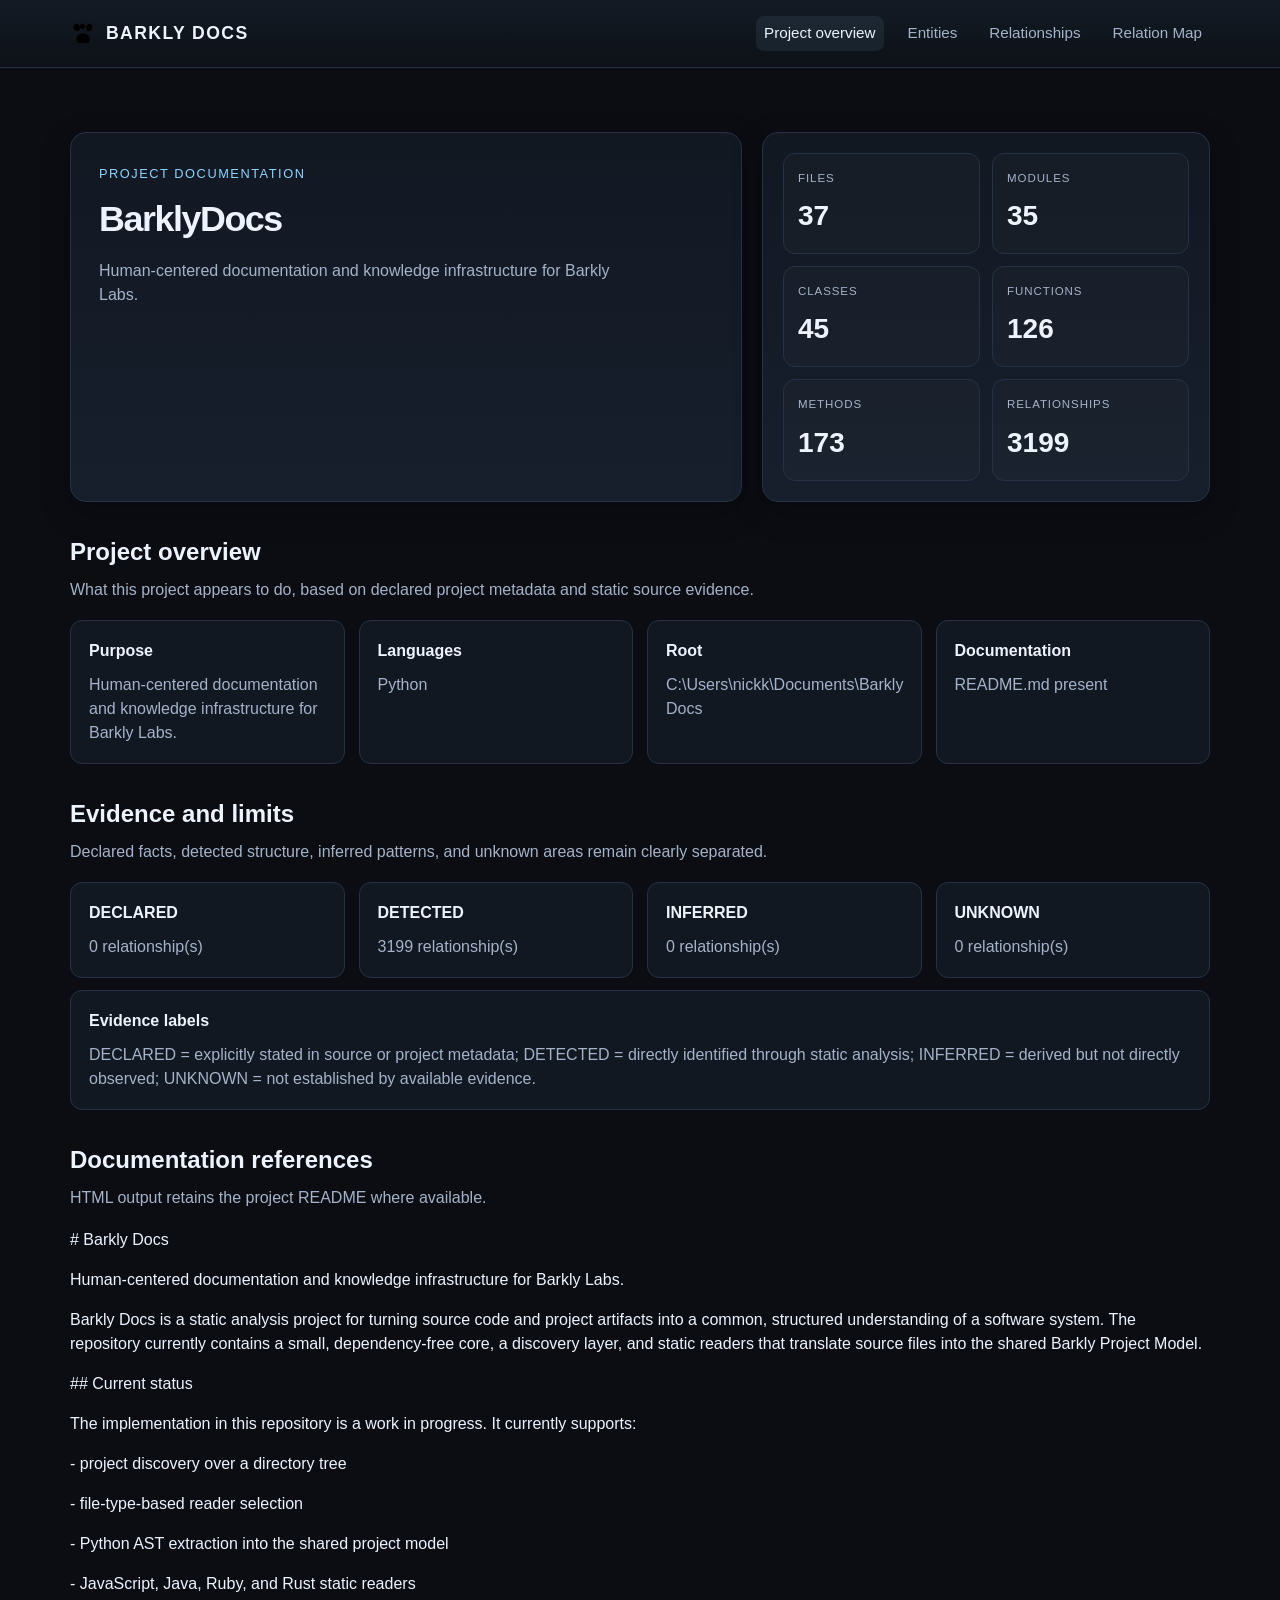
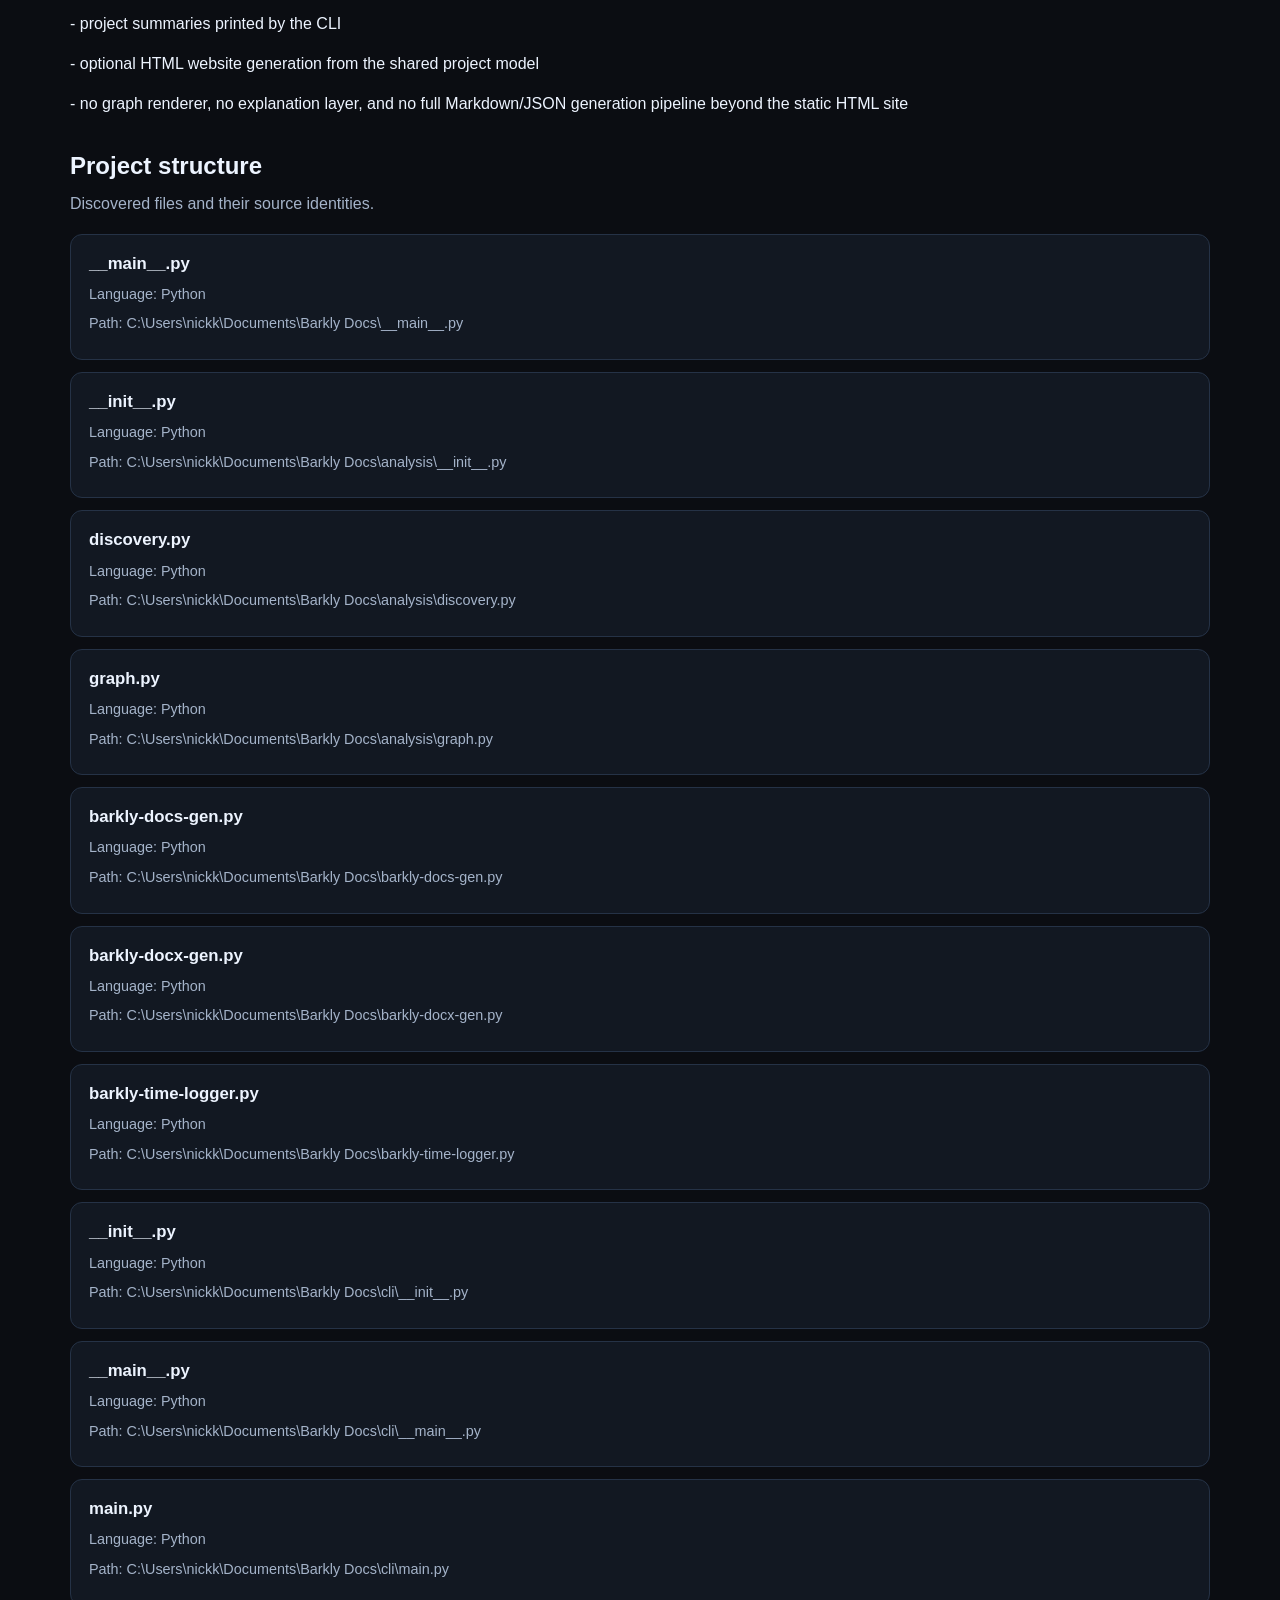
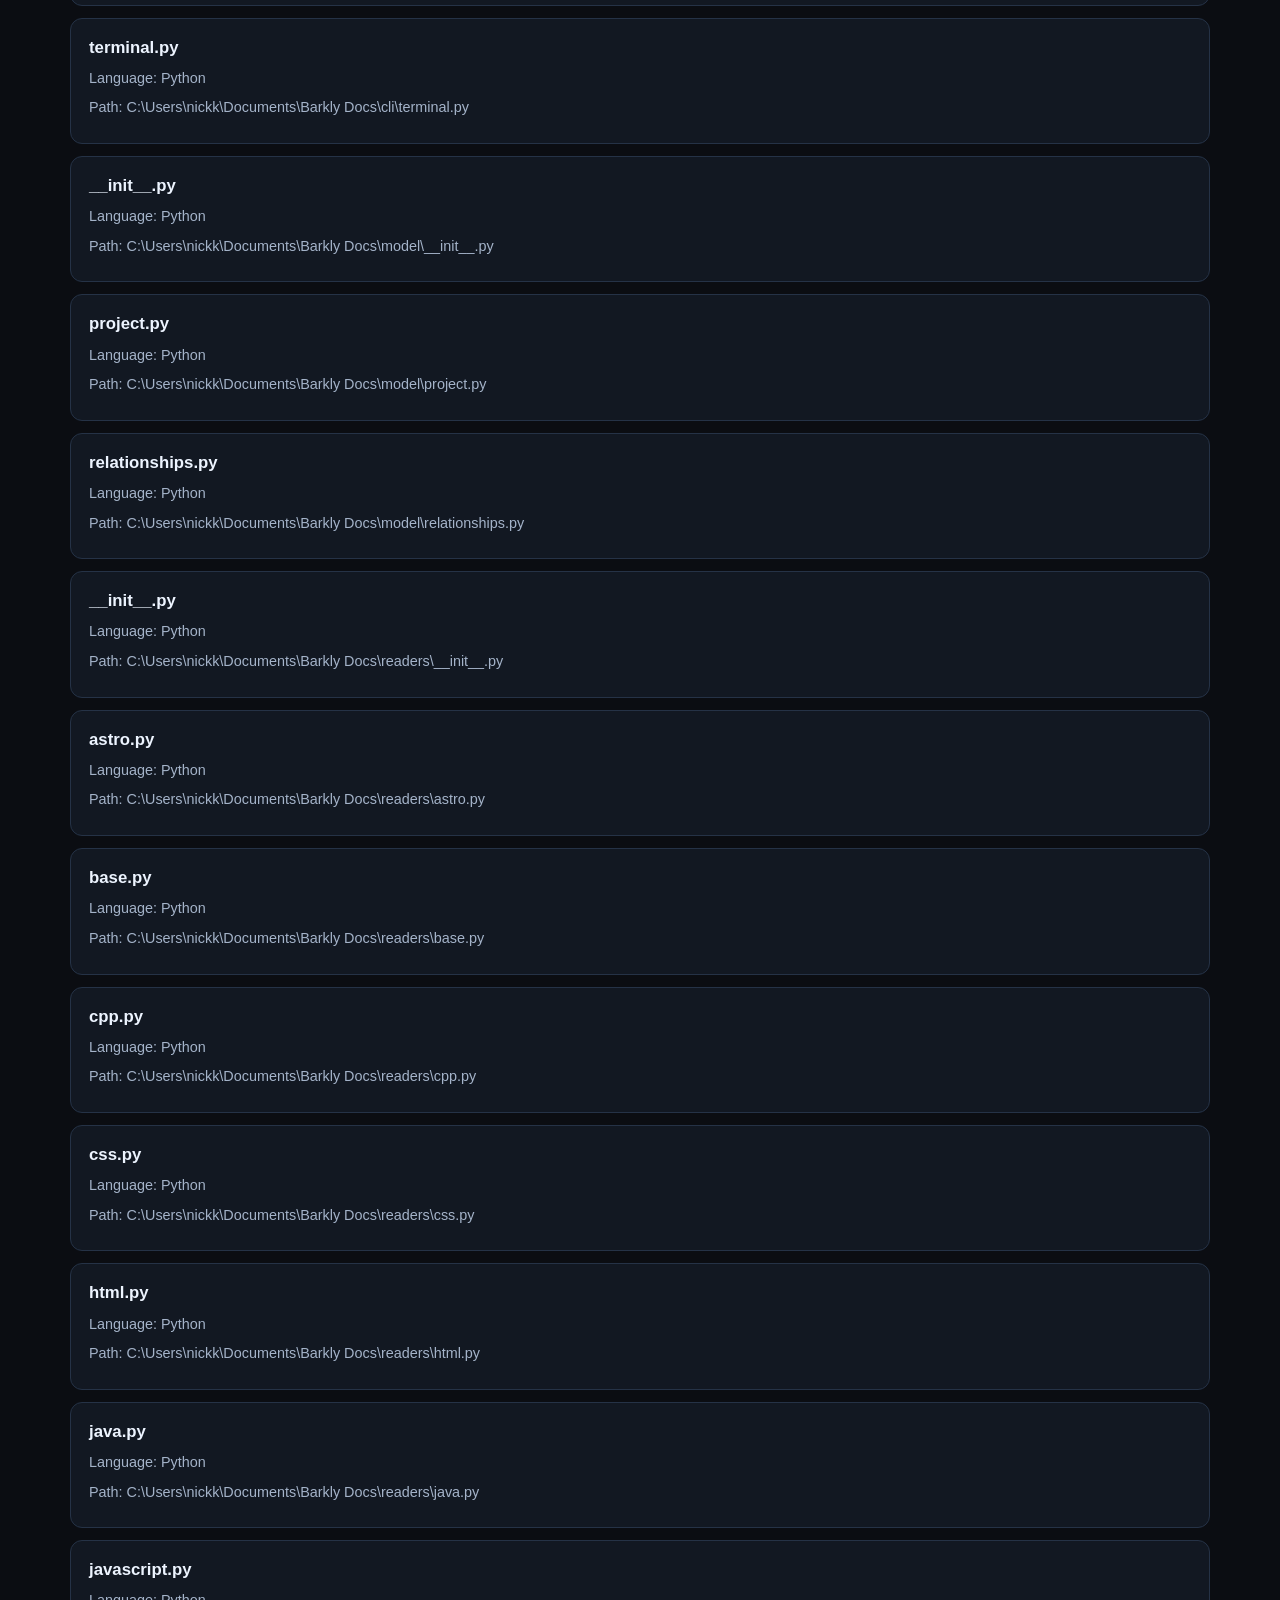
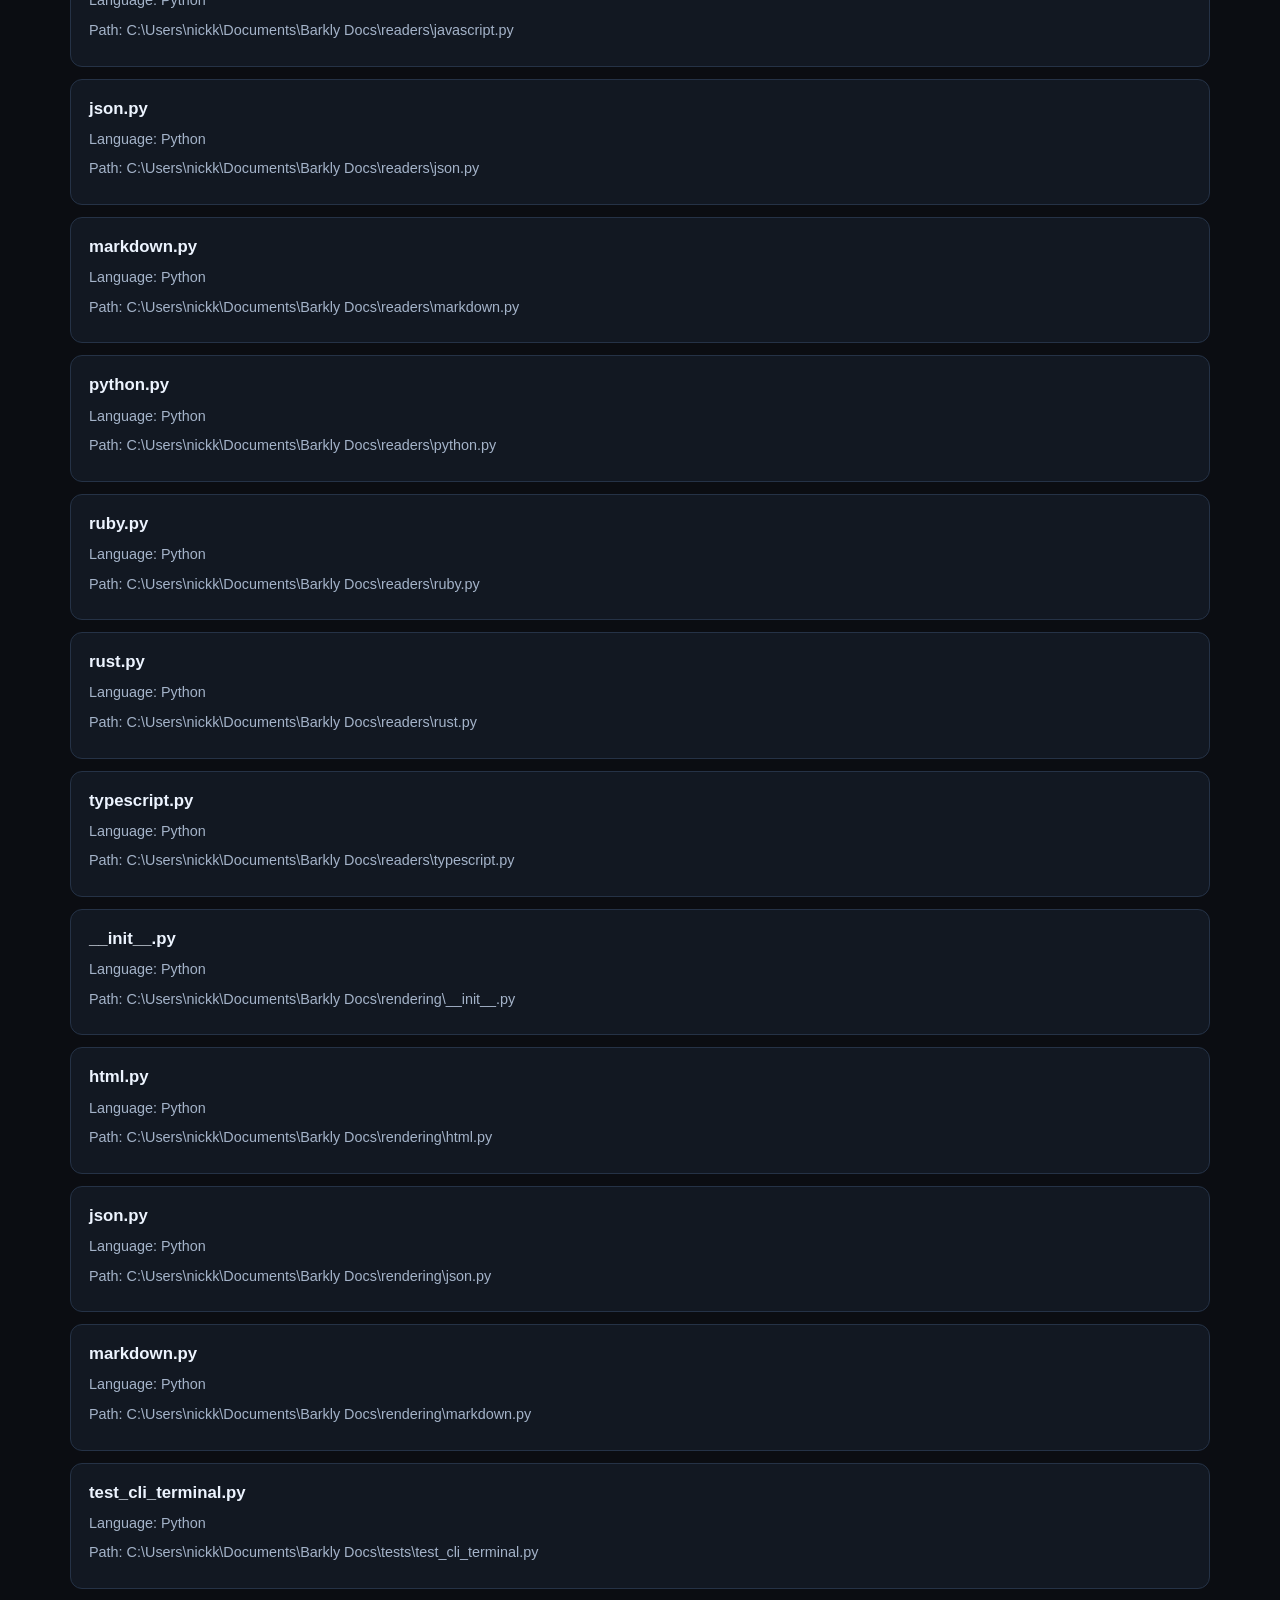
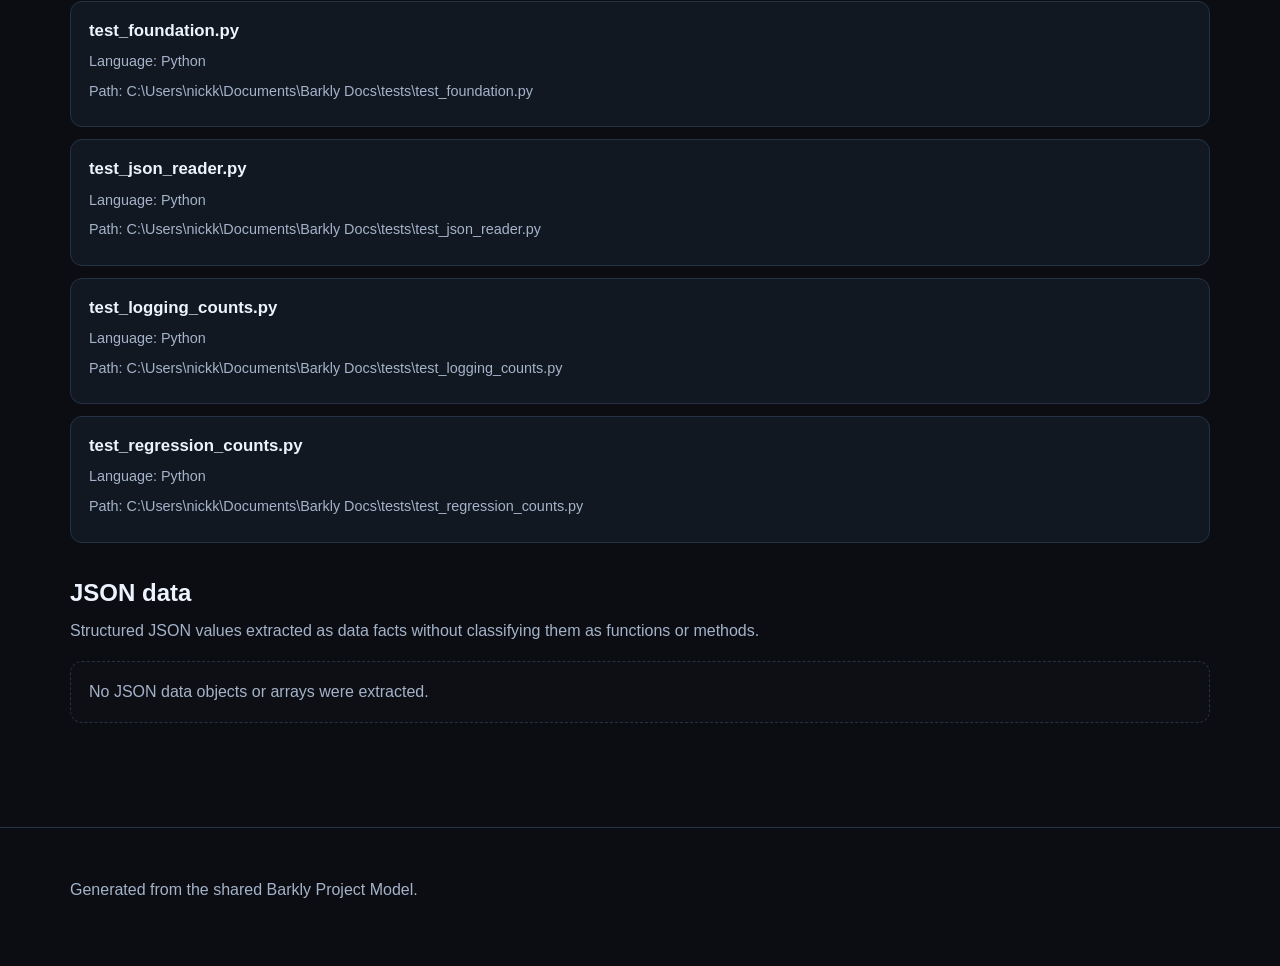
==== .docs-check/index.html @ a5d4f206 "added basic web" ====
<!DOCTYPE html>
<html lang="en">
<head>
  <meta charset="utf-8" />
  <meta name="viewport" content="width=device-width, initial-scale=1" />
  <title>BarklyDocs — Barkly Docs</title>
  <meta name="description" content="Barkly Docs project overview and evidence-based documentation." />
  <link rel="stylesheet" href="assets/site.css" />
</head>
<body>
  <a class="skip-link" href="#main-content">Skip to main content</a>
  <header class="site-header">
    <div class="container">
      <div class="brand"><span class="paw">
<svg viewBox="0 0 100 100" aria-hidden="true">
  <path d="
    M30 43
    C19 43 12 35 14 25
    C16 16 24 12 31 16
    C38 20 40 31 37 37
    C35 41 33 43 30 43

    M70 43
    C81 43 88 35 86 25
    C84 16 76 12 69 16
    C62 20 60 31 63 37
    C65 41 67 43 70 43

    M50 36
    C42 36 37 29 39 22
    C41 15 47 12 52 15
    C58 18 59 26 56 32
    C55 35 53 36 50 36

    M50 52
    C35 52 24 62 24 75
    C24 87 34 92 45 88
    C49 87 52 87 56 88
    C67 92 76 87 76 75
    C76 62 65 52 50 52
  "/>
</svg>
</span> Barkly Docs</div>
      <nav class="site-nav" aria-label="Main navigation"><a class="active" href="index.html">Project overview</a><a class="" href="entities.html">Entities</a><a class="" href="relationships.html">Relationships</a><a class="" href="relation-map.html">Relation Map</a></nav>
    </div>
  </header>
  <main id="main-content" class="container">
    <section class="hero"><div class="card hero-main"><div class="kicker">Project documentation</div><h1>BarklyDocs</h1><p>Human-centered documentation and knowledge infrastructure for Barkly Labs.</p></div><div class="card metrics"><div class="metric"><span class="metric-label">Files</span><span class="metric-value">37</span></div><div class="metric"><span class="metric-label">Modules</span><span class="metric-value">35</span></div><div class="metric"><span class="metric-label">Classes</span><span class="metric-value">45</span></div><div class="metric"><span class="metric-label">Functions</span><span class="metric-value">126</span></div><div class="metric"><span class="metric-label">Methods</span><span class="metric-value">173</span></div><div class="metric"><span class="metric-label">Relationships</span><span class="metric-value">3199</span></div></div></section><div class="section"><h2>Project overview</h2><div class="section-subtitle">What this project appears to do, based on declared project metadata and static source evidence.</div><div class="grid"><div class="tile"><h3>Purpose</h3><p>Human-centered documentation and knowledge infrastructure for Barkly Labs.</p></div><div class="tile"><h3>Languages</h3><p>Python</p></div><div class="tile"><h3>Root</h3><p>C:\Users\nickk\Documents\Barkly Docs</p></div><div class="tile"><h3>Documentation</h3><p>README.md present</p></div></div></div><div class="section"><h2>Evidence and limits</h2><div class="section-subtitle">Declared facts, detected structure, inferred patterns, and unknown areas remain clearly separated.</div><div class="grid"><div class="tile"><h3>DECLARED</h3><p>0 relationship(s)</p></div><div class="tile"><h3>DETECTED</h3><p>3199 relationship(s)</p></div><div class="tile"><h3>INFERRED</h3><p>0 relationship(s)</p></div><div class="tile"><h3>UNKNOWN</h3><p>0 relationship(s)</p></div></div><div class="tile" style="margin-top:12px;"><h3>Evidence labels</h3><p>DECLARED = explicitly stated in source or project metadata; DETECTED = directly identified through static analysis; INFERRED = derived but not directly observed; UNKNOWN = not established by available evidence.</p></div></div><div class="section"><h2>Documentation references</h2><div class="section-subtitle">HTML output retains the project README where available.</div><p># Barkly Docs</p><p>Human-centered documentation and knowledge infrastructure for Barkly Labs.</p><p>Barkly Docs is a static analysis project for turning source code and project artifacts into a common, structured understanding of a software system. The repository currently contains a small, dependency-free core, a discovery layer, and static readers that translate source files into the shared Barkly Project Model.</p><p>## Current status</p><p>The implementation in this repository is a work in progress. It currently supports:</p><p>- project discovery over a directory tree</p><p>- file-type-based reader selection</p><p>- Python AST extraction into the shared project model</p><p>- JavaScript, Java, Ruby, and Rust static readers</p><p>- project summaries printed by the CLI</p><p>- optional HTML website generation from the shared project model</p><p>- no graph renderer, no explanation layer, and no full Markdown/JSON generation pipeline beyond the static HTML site</p></div><div class="section"><h2>Project structure</h2><div class="section-subtitle">Discovered files and their source identities.</div><div class="entity-list">
            <div class="entity-item">
              <h3>__main__.py</h3>
              <div class="meta">Language: Python</div>
              <div class="meta">Path: C:\Users\nickk\Documents\Barkly Docs\__main__.py</div>
            </div>
            
            <div class="entity-item">
              <h3>__init__.py</h3>
              <div class="meta">Language: Python</div>
              <div class="meta">Path: C:\Users\nickk\Documents\Barkly Docs\analysis\__init__.py</div>
            </div>
            
            <div class="entity-item">
              <h3>discovery.py</h3>
              <div class="meta">Language: Python</div>
              <div class="meta">Path: C:\Users\nickk\Documents\Barkly Docs\analysis\discovery.py</div>
            </div>
            
            <div class="entity-item">
              <h3>graph.py</h3>
              <div class="meta">Language: Python</div>
              <div class="meta">Path: C:\Users\nickk\Documents\Barkly Docs\analysis\graph.py</div>
            </div>
            
            <div class="entity-item">
              <h3>barkly-docs-gen.py</h3>
              <div class="meta">Language: Python</div>
              <div class="meta">Path: C:\Users\nickk\Documents\Barkly Docs\barkly-docs-gen.py</div>
            </div>
            
            <div class="entity-item">
              <h3>barkly-docx-gen.py</h3>
              <div class="meta">Language: Python</div>
              <div class="meta">Path: C:\Users\nickk\Documents\Barkly Docs\barkly-docx-gen.py</div>
            </div>
            
            <div class="entity-item">
              <h3>barkly-time-logger.py</h3>
              <div class="meta">Language: Python</div>
              <div class="meta">Path: C:\Users\nickk\Documents\Barkly Docs\barkly-time-logger.py</div>
            </div>
            
            <div class="entity-item">
              <h3>__init__.py</h3>
              <div class="meta">Language: Python</div>
              <div class="meta">Path: C:\Users\nickk\Documents\Barkly Docs\cli\__init__.py</div>
            </div>
            
            <div class="entity-item">
              <h3>__main__.py</h3>
              <div class="meta">Language: Python</div>
              <div class="meta">Path: C:\Users\nickk\Documents\Barkly Docs\cli\__main__.py</div>
            </div>
            
            <div class="entity-item">
              <h3>main.py</h3>
              <div class="meta">Language: Python</div>
              <div class="meta">Path: C:\Users\nickk\Documents\Barkly Docs\cli\main.py</div>
            </div>
            
            <div class="entity-item">
              <h3>terminal.py</h3>
              <div class="meta">Language: Python</div>
              <div class="meta">Path: C:\Users\nickk\Documents\Barkly Docs\cli\terminal.py</div>
            </div>
            
            <div class="entity-item">
              <h3>__init__.py</h3>
              <div class="meta">Language: Python</div>
              <div class="meta">Path: C:\Users\nickk\Documents\Barkly Docs\model\__init__.py</div>
            </div>
            
            <div class="entity-item">
              <h3>project.py</h3>
              <div class="meta">Language: Python</div>
              <div class="meta">Path: C:\Users\nickk\Documents\Barkly Docs\model\project.py</div>
            </div>
            
            <div class="entity-item">
              <h3>relationships.py</h3>
              <div class="meta">Language: Python</div>
              <div class="meta">Path: C:\Users\nickk\Documents\Barkly Docs\model\relationships.py</div>
            </div>
            
            <div class="entity-item">
              <h3>__init__.py</h3>
              <div class="meta">Language: Python</div>
              <div class="meta">Path: C:\Users\nickk\Documents\Barkly Docs\readers\__init__.py</div>
            </div>
            
            <div class="entity-item">
              <h3>astro.py</h3>
              <div class="meta">Language: Python</div>
              <div class="meta">Path: C:\Users\nickk\Documents\Barkly Docs\readers\astro.py</div>
            </div>
            
            <div class="entity-item">
              <h3>base.py</h3>
              <div class="meta">Language: Python</div>
              <div class="meta">Path: C:\Users\nickk\Documents\Barkly Docs\readers\base.py</div>
            </div>
            
            <div class="entity-item">
              <h3>cpp.py</h3>
              <div class="meta">Language: Python</div>
              <div class="meta">Path: C:\Users\nickk\Documents\Barkly Docs\readers\cpp.py</div>
            </div>
            
            <div class="entity-item">
              <h3>css.py</h3>
              <div class="meta">Language: Python</div>
              <div class="meta">Path: C:\Users\nickk\Documents\Barkly Docs\readers\css.py</div>
            </div>
            
            <div class="entity-item">
              <h3>html.py</h3>
              <div class="meta">Language: Python</div>
              <div class="meta">Path: C:\Users\nickk\Documents\Barkly Docs\readers\html.py</div>
            </div>
            
            <div class="entity-item">
              <h3>java.py</h3>
              <div class="meta">Language: Python</div>
              <div class="meta">Path: C:\Users\nickk\Documents\Barkly Docs\readers\java.py</div>
            </div>
            
            <div class="entity-item">
              <h3>javascript.py</h3>
              <div class="meta">Language: Python</div>
              <div class="meta">Path: C:\Users\nickk\Documents\Barkly Docs\readers\javascript.py</div>
            </div>
            
            <div class="entity-item">
              <h3>json.py</h3>
              <div class="meta">Language: Python</div>
              <div class="meta">Path: C:\Users\nickk\Documents\Barkly Docs\readers\json.py</div>
            </div>
            
            <div class="entity-item">
              <h3>markdown.py</h3>
              <div class="meta">Language: Python</div>
              <div class="meta">Path: C:\Users\nickk\Documents\Barkly Docs\readers\markdown.py</div>
            </div>
            
            <div class="entity-item">
              <h3>python.py</h3>
              <div class="meta">Language: Python</div>
              <div class="meta">Path: C:\Users\nickk\Documents\Barkly Docs\readers\python.py</div>
            </div>
            
            <div class="entity-item">
              <h3>ruby.py</h3>
              <div class="meta">Language: Python</div>
              <div class="meta">Path: C:\Users\nickk\Documents\Barkly Docs\readers\ruby.py</div>
            </div>
            
            <div class="entity-item">
              <h3>rust.py</h3>
              <div class="meta">Language: Python</div>
              <div class="meta">Path: C:\Users\nickk\Documents\Barkly Docs\readers\rust.py</div>
            </div>
            
            <div class="entity-item">
              <h3>typescript.py</h3>
              <div class="meta">Language: Python</div>
              <div class="meta">Path: C:\Users\nickk\Documents\Barkly Docs\readers\typescript.py</div>
            </div>
            
            <div class="entity-item">
              <h3>__init__.py</h3>
              <div class="meta">Language: Python</div>
              <div class="meta">Path: C:\Users\nickk\Documents\Barkly Docs\rendering\__init__.py</div>
            </div>
            
            <div class="entity-item">
              <h3>html.py</h3>
              <div class="meta">Language: Python</div>
              <div class="meta">Path: C:\Users\nickk\Documents\Barkly Docs\rendering\html.py</div>
            </div>
            
            <div class="entity-item">
              <h3>json.py</h3>
              <div class="meta">Language: Python</div>
              <div class="meta">Path: C:\Users\nickk\Documents\Barkly Docs\rendering\json.py</div>
            </div>
            
            <div class="entity-item">
              <h3>markdown.py</h3>
              <div class="meta">Language: Python</div>
              <div class="meta">Path: C:\Users\nickk\Documents\Barkly Docs\rendering\markdown.py</div>
            </div>
            
            <div class="entity-item">
              <h3>test_cli_terminal.py</h3>
              <div class="meta">Language: Python</div>
              <div class="meta">Path: C:\Users\nickk\Documents\Barkly Docs\tests\test_cli_terminal.py</div>
            </div>
            
            <div class="entity-item">
              <h3>test_foundation.py</h3>
              <div class="meta">Language: Python</div>
              <div class="meta">Path: C:\Users\nickk\Documents\Barkly Docs\tests\test_foundation.py</div>
            </div>
            
            <div class="entity-item">
              <h3>test_json_reader.py</h3>
              <div class="meta">Language: Python</div>
              <div class="meta">Path: C:\Users\nickk\Documents\Barkly Docs\tests\test_json_reader.py</div>
            </div>
            
            <div class="entity-item">
              <h3>test_logging_counts.py</h3>
              <div class="meta">Language: Python</div>
              <div class="meta">Path: C:\Users\nickk\Documents\Barkly Docs\tests\test_logging_counts.py</div>
            </div>
            
            <div class="entity-item">
              <h3>test_regression_counts.py</h3>
              <div class="meta">Language: Python</div>
              <div class="meta">Path: C:\Users\nickk\Documents\Barkly Docs\tests\test_regression_counts.py</div>
            </div>
            </div></div><div class="section"><h2>JSON data</h2><div class="section-subtitle">Structured JSON values extracted as data facts without classifying them as functions or methods.</div><div class="empty-state">No JSON data objects or arrays were extracted.</div></div>
  </main>
  <footer class="site-footer"><div class="container">Generated from the shared Barkly Project Model.</div></footer>
</body>
</html>
---- .docs-check/assets/site.css ----
:root {
  --bg: #0b0d12;
  --panel: #121822;
  --panel-alt: #171f2d;
  --line: #253246;
  --text: #edf4ff;
  --muted: #a4b3c9;
  --accent: #8dd3ff;
  --success: #7af0b6;
  --warning: #ffd166;
  --danger: #ff7b8c;
  --shadow: rgba(1, 5, 10, 0.25);
}
* { box-sizing: border-box; }
html { scroll-behavior: smooth; }
body {
  margin: 0;
  font-family: "Segoe UI", Tahoma, Geneva, Verdana, sans-serif;
  background: var(--bg);
  color: var(--text);
  line-height: 1.5;
}
a { color: var(--accent); text-decoration: none; }
a:hover { text-decoration: underline; }
.skip-link {
  position: absolute;
  left: -9999px;
  top: auto;
}
.skip-link:focus {
  left: 16px;
  top: 16px;
  z-index: 40;
  background: var(--panel);
  border: 1px solid var(--line);
  color: var(--text);
  padding: 12px 14px;
  border-radius: 8px;
}
.container {
  max-width: 1180px;
  margin: 0 auto;
  padding: 32px 20px 64px;
}
header.site-header {
  background: linear-gradient(180deg, rgba(20, 28, 38, 0.95), rgba(14, 18, 25, 0.95));
  border-bottom: 1px solid var(--line);
  position: sticky;
  top: 0;
  z-index: 10;
}
header.site-header .container {
  display: flex;
  align-items: center;
  justify-content: space-between;
  gap: 20px;
  padding-top: 16px;
  padding-bottom: 16px;
}
.brand {
  font-size: 1.1rem;
  font-weight: 700;
  letter-spacing: 0.08em;
  text-transform: uppercase;
  display: flex;
  align-items: center;
  gap: 10px;
}
.paw { width: 26px; height: 26px; display: inline-block; vertical-align: middle; }
nav.site-nav { display: flex; gap: 16px; flex-wrap: wrap; }
nav.site-nav a {
  color: var(--muted);
  font-size: 0.95rem;
  padding: 6px 8px;
  border-radius: 8px;
}
nav.site-nav a:hover, nav.site-nav a:focus-visible {
  color: var(--text);
  text-decoration: none;
  outline: 2px solid var(--accent);
  outline-offset: 2px;
}
nav.site-nav a.active { color: var(--text); background: rgba(141, 211, 255, 0.08); }
.hero {
  display: grid;
  grid-template-columns: 1.5fr 1fr;
  gap: 20px;
  margin-top: 32px;
}
.card {
  background: linear-gradient(180deg, var(--panel), var(--panel-alt));
  border: 1px solid var(--line);
  border-radius: 16px;
  box-shadow: 0 10px 30px var(--shadow);
}
.hero-main { padding: 28px; }
.hero-main h1 {
  font-size: clamp(2rem, 2.8vw, 3rem);
  margin: 0 0 12px;
  letter-spacing: -0.04em;
}
.hero-main p {
  margin: 0;
  color: var(--muted);
  max-width: 60ch;
}
.kicker {
  display: inline-block;
  font-size: 0.8rem;
  letter-spacing: 0.12em;
  text-transform: uppercase;
  color: var(--accent);
  margin-bottom: 10px;
}
.metrics {
  display: grid;
  grid-template-columns: repeat(2, minmax(110px, 1fr));
  gap: 12px;
  padding: 20px;
}
.metric {
  padding: 16px 14px;
  border: 1px solid var(--line);
  border-radius: 12px;
  background: rgba(255,255,255,0.015);
}
.metric-label {
  display: block;
  color: var(--muted);
  font-size: 0.72rem;
  letter-spacing: 0.08em;
  text-transform: uppercase;
  margin-bottom: 8px;
}
.metric-value { font-size: 1.75rem; font-weight: 700; }
.section { margin-top: 32px; }
.section h2 { font-size: 1.5rem; margin: 0 0 8px; }
.section-subtitle { color: var(--muted); margin-bottom: 18px; }
.grid {
  display: grid;
  grid-template-columns: repeat(auto-fit, minmax(220px, 1fr));
  gap: 14px;
}
.tile {
  padding: 18px;
  border: 1px solid var(--line);
  border-radius: 12px;
  background: var(--panel);
}
.tile h3 { margin: 0 0 10px; font-size: 1rem; }
.tile p, .tile ul { margin: 0; color: var(--muted); }
.entity-list, .relationship-list { display: grid; gap: 12px; }
.entity-item, .relationship-item {
  padding: 16px 18px;
  border: 1px solid var(--line);
  border-radius: 12px;
  background: var(--panel);
}
.entity-item h3, .relationship-item h3 { margin: 0 0 8px; font-size: 1.05rem; }
.meta {
  color: var(--muted);
  font-size: 0.9rem;
  margin-bottom: 8px;
}
.badge {
  display: inline-block;
  margin-right: 8px;
  padding: 3px 8px;
  border-radius: 999px;
  border: 1px solid var(--line);
  font-size: 0.74rem;
  letter-spacing: 0.06em;
  text-transform: uppercase;
}
.badge.declared { background: rgba(122, 240, 182, 0.15); color: var(--success); }
.badge.detected { background: rgba(141, 211, 255, 0.15); color: var(--accent); }
.badge.inferred { background: rgba(255, 209, 102, 0.15); color: var(--warning); }
.badge.unknown { background: rgba(255, 123, 140, 0.15); color: var(--danger); }
.code {
  font-family: "Consolas", "SFMono-Regular", monospace;
  color: var(--text);
}
.muted { color: var(--muted); }
.empty-state {
  border: 1px dashed var(--line);
  border-radius: 12px;
  padding: 18px;
  color: var(--muted);
  background: rgba(255,255,255,0.01);
}
.site-footer {
  margin-top: 40px;
  color: var(--muted);
  border-top: 1px solid var(--line);
  padding-top: 18px;
}
@media (max-width: 760px) {
  .hero { grid-template-columns: 1fr; }
  header.site-header .container { align-items: flex-start; flex-direction: column; }
  nav.site-nav { width: 100%; }
}
@media (prefers-reduced-motion: reduce) {
  html { scroll-behavior: auto; }
  *, *::before, *::after { animation-duration: 0.01ms !important; transition-duration: 0.01ms !important; }
}

#relation-map-shell {
  display: grid;
  grid-template-columns: minmax(0, 2fr) minmax(260px, 360px);
  gap: 18px;
  margin-top: 24px;
}
#relation-map-panel,
#relation-map-details {
  background: var(--panel);
  border: 1px solid var(--line);
  border-radius: 16px;
  overflow: hidden;
}
#relation-map-panel {
  min-height: 560px;
  position: relative;
}
#relation-map-canvas {
  width: 100%;
  height: 560px;
  display: block;
  background:
    linear-gradient(rgba(255,255,255,0.015), rgba(255,255,255,0.015)),
    radial-gradient(circle at top, rgba(141,211,255,0.08), transparent 60%);
}
#relation-map-details {
  padding: 18px;
}
.graph-tools {
  display: flex;
  flex-wrap: wrap;
  gap: 10px;
  padding: 12px 14px;
  border-bottom: 1px solid var(--line);
  background: rgba(255,255,255,0.02);
}
.graph-tools input[type="search"] {
  flex: 1 1 220px;
  background: rgba(255,255,255,0.03);
  border: 1px solid var(--line);
  border-radius: 999px;
  color: var(--text);
  padding: 10px 14px;
}
.graph-tools button {
  background: rgba(141, 211, 255, 0.12);
  color: var(--text);
  border: 1px solid var(--line);
  border-radius: 999px;
  padding: 8px 12px;
  cursor: pointer;
}
.graph-filters {
  display: flex;
  flex-wrap: wrap;
  gap: 8px;
  margin-top: 12px;
}
.filter-chip {
  display: inline-flex;
  align-items: center;
  gap: 8px;
  font-size: 0.82rem;
  border: 1px solid var(--line);
  border-radius: 999px;
  padding: 6px 10px;
  color: var(--muted);
}
.filter-chip input {
  accent-color: var(--accent);
}
.legend-grid {
  display: grid;
  grid-template-columns: repeat(auto-fit, minmax(150px, 1fr));
  gap: 10px;
  margin-top: 18px;
}
.legend-item {
  border: 1px solid var(--line);
  border-radius: 12px;
  padding: 10px 12px;
  background: rgba(255,255,255,0.015);
}
.legend-swatch {
  display: inline-block;
  width: 10px;
  height: 10px;
  border-radius: 999px;
  margin-right: 8px;
}
.relationship-list {
  margin-top: 8px;
  display: grid;
  gap: 10px;
}
.relation-map-empty,
.relation-map-error {
  border: 1px dashed var(--line);
  border-radius: 12px;
  padding: 18px;
  color: var(--muted);
  background: rgba(255,255,255,0.01);
}
.relation-map-error {
  border-color: rgba(255, 123, 140, 0.4);
  color: var(--danger);
}
.node-label {
  font-size: 11px;
  fill: var(--text);
  pointer-events: none;
}
.edge-label {
  font-size: 10px;
  fill: var(--muted);
  pointer-events: none;
}
.graph-node {
  cursor: pointer;
}
.graph-node.selected .node-body {
  stroke: var(--accent);
  stroke-width: 2.5;
}
.graph-edge {
  stroke: var(--muted);
  stroke-width: 1.4;
  fill: none;
  cursor: pointer;
}
.graph-edge.selected {
  stroke: var(--accent);
  stroke-width: 2.2;
}
@media (max-width: 980px) {
  #relation-map-shell {
    grid-template-columns: 1fr;
  }
}
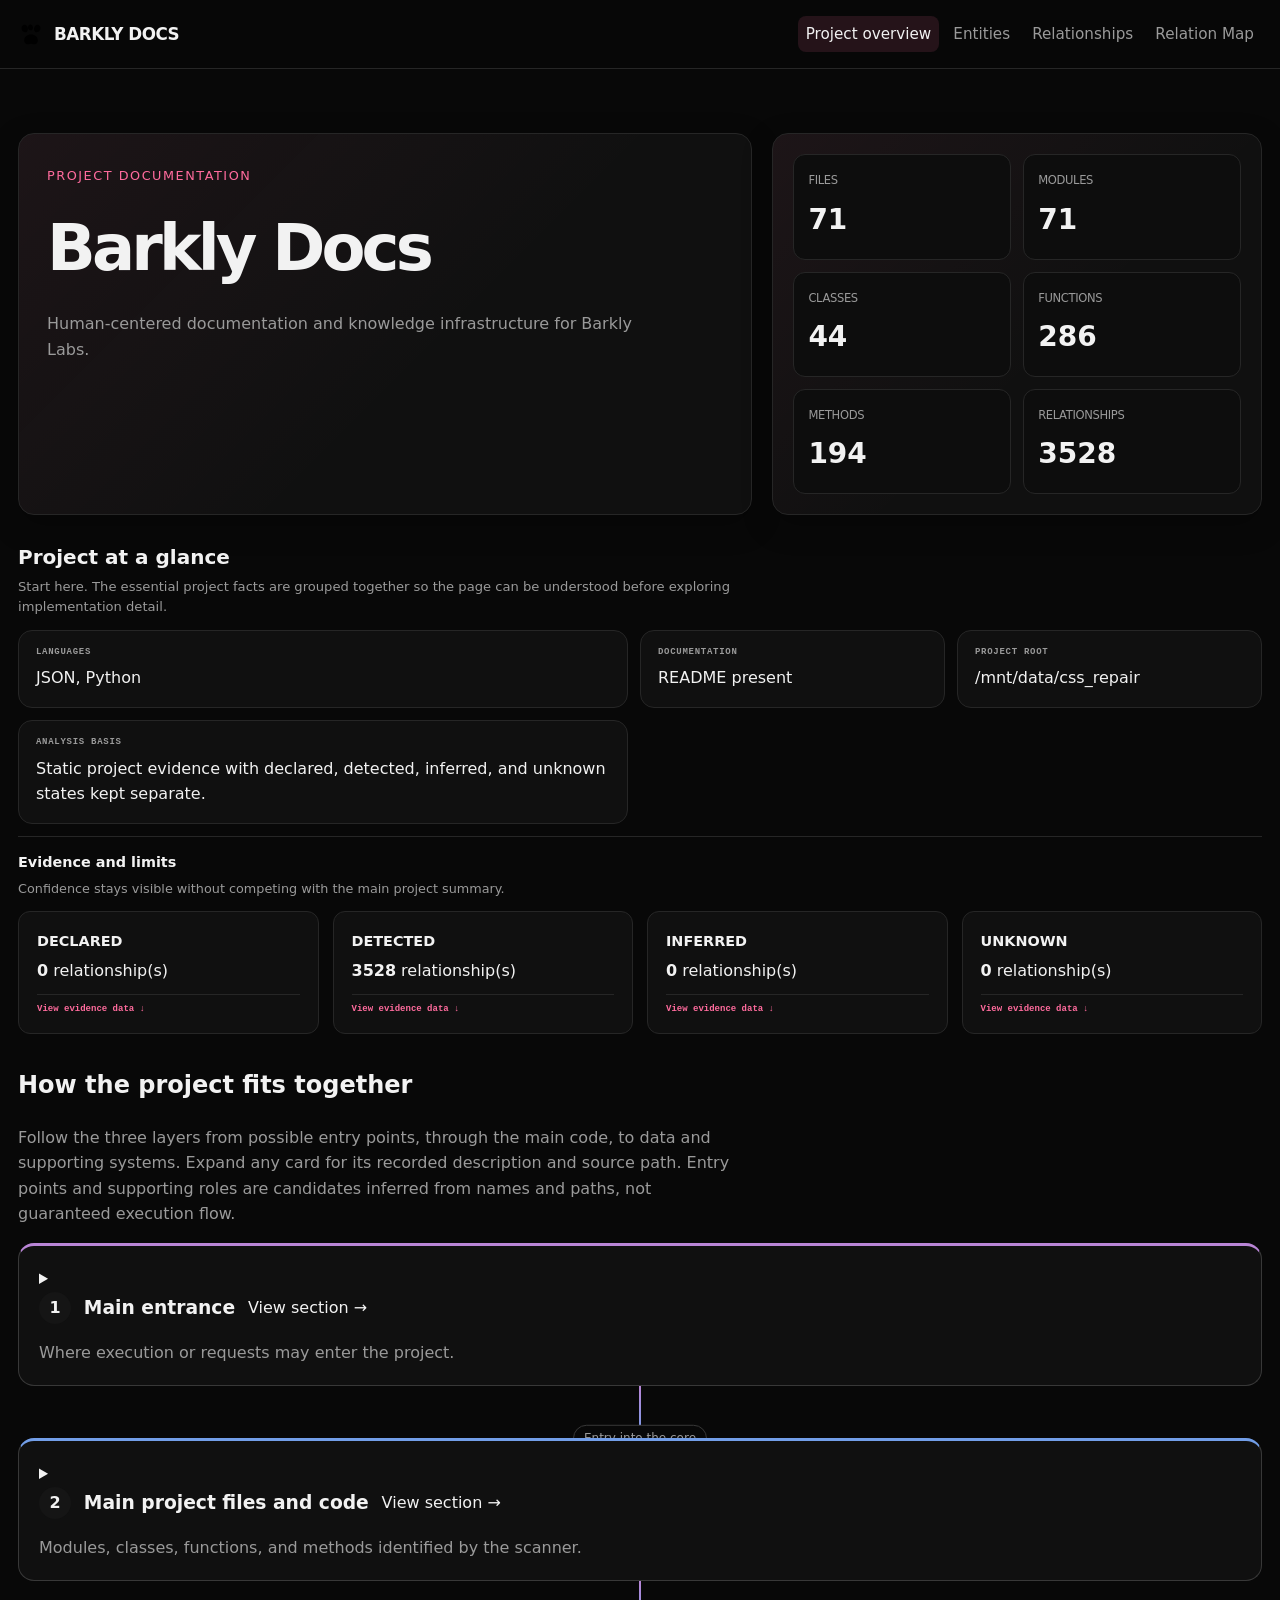
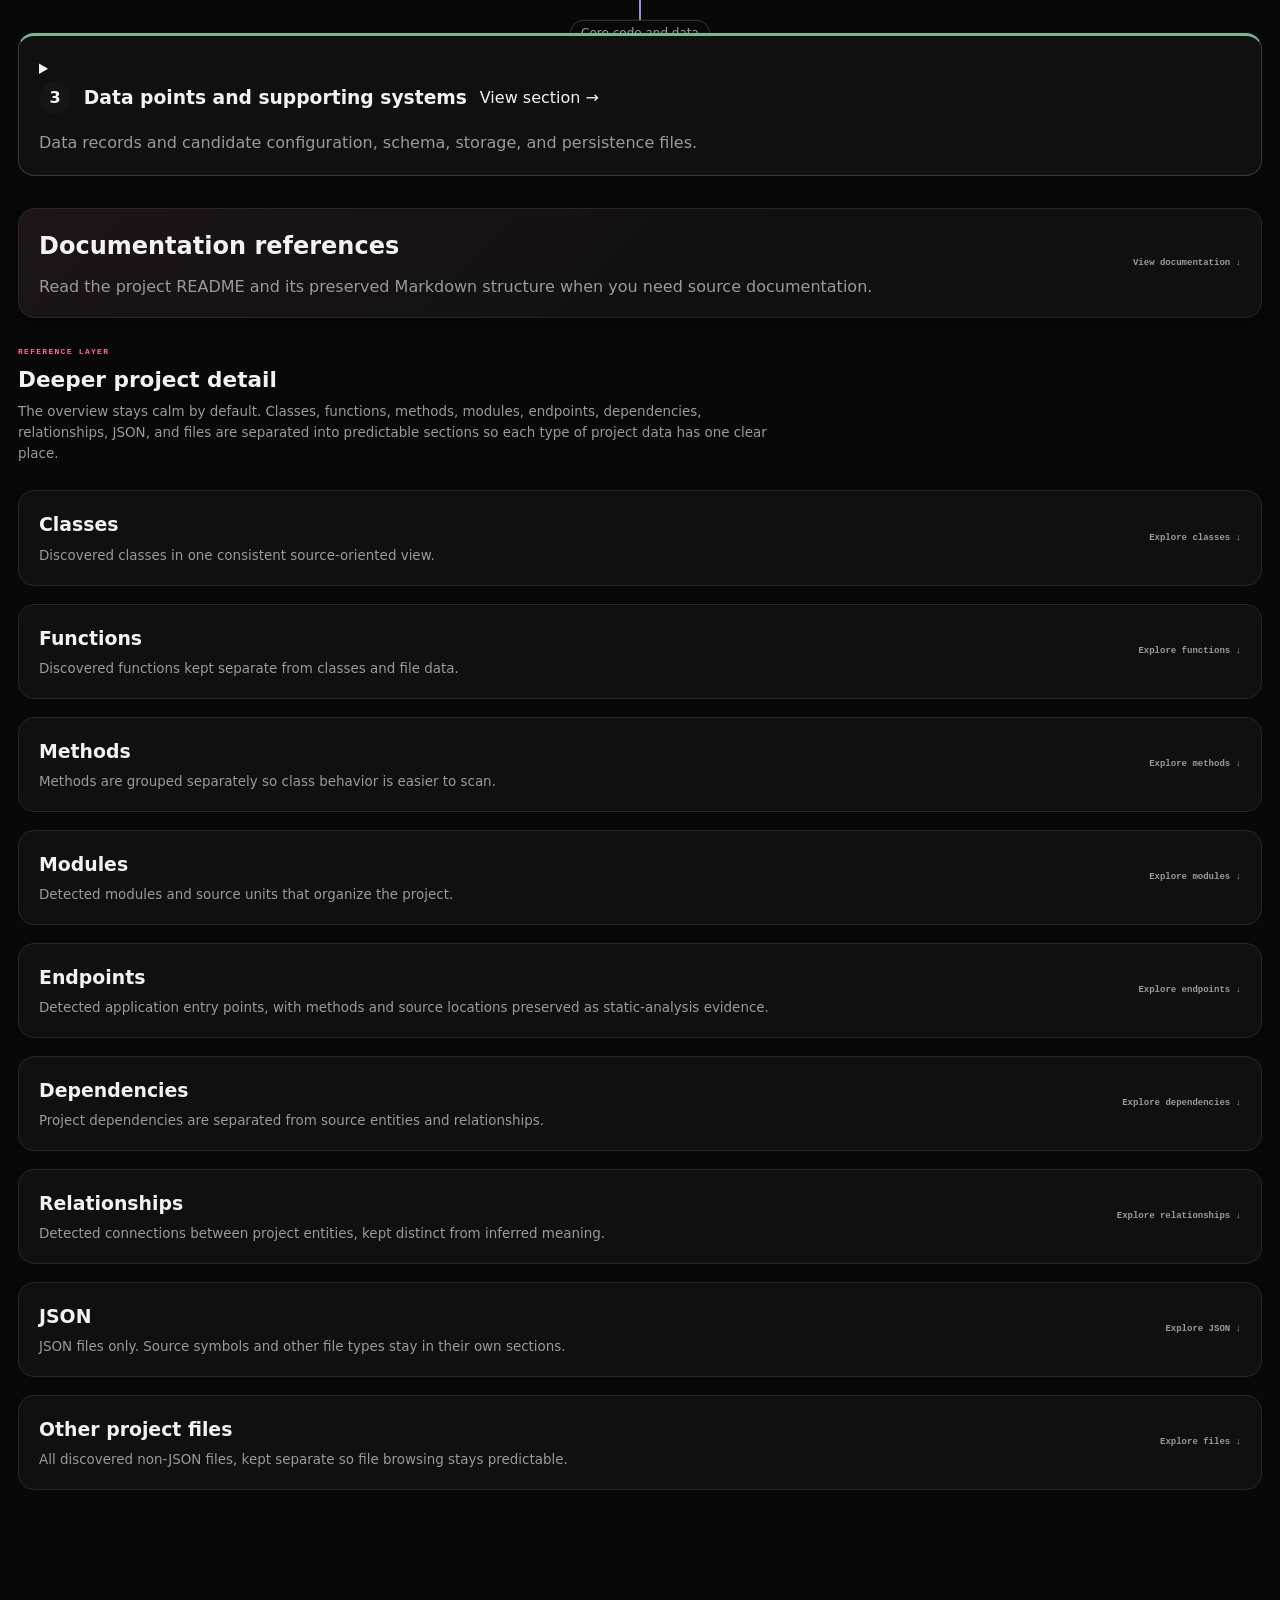
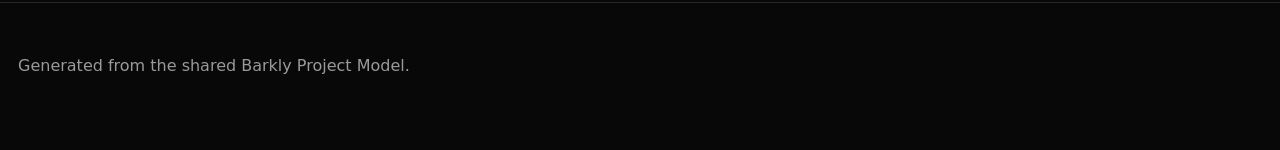
==== commit e87c38bc: "trying to fix the relations page and the entity [abe" ====
--- a/.docs-check/index.html
+++ b/.docs-check/index.html
@@ -3,7 +3,7 @@
 <head>
   <meta charset="utf-8" />
   <meta name="viewport" content="width=device-width, initial-scale=1" />
-  <title>BarklyDocs — Barkly Docs</title>
+  <title>Barkly Docs — Barkly Docs</title>
   <meta name="description" content="Barkly Docs project overview and evidence-based documentation." />
   <link rel="stylesheet" href="assets/site.css" />
 </head>
@@ -45,230 +45,8176 @@
     </div>
   </header>
   <main id="main-content" class="container">
-    <section class="hero"><div class="card hero-main"><div class="kicker">Project documentation</div><h1>BarklyDocs</h1><p>Human-centered documentation and knowledge infrastructure for Barkly Labs.</p></div><div class="card metrics"><div class="metric"><span class="metric-label">Files</span><span class="metric-value">37</span></div><div class="metric"><span class="metric-label">Modules</span><span class="metric-value">35</span></div><div class="metric"><span class="metric-label">Classes</span><span class="metric-value">45</span></div><div class="metric"><span class="metric-label">Functions</span><span class="metric-value">126</span></div><div class="metric"><span class="metric-label">Methods</span><span class="metric-value">173</span></div><div class="metric"><span class="metric-label">Relationships</span><span class="metric-value">3199</span></div></div></section><div class="section"><h2>Project overview</h2><div class="section-subtitle">What this project appears to do, based on declared project metadata and static source evidence.</div><div class="grid"><div class="tile"><h3>Purpose</h3><p>Human-centered documentation and knowledge infrastructure for Barkly Labs.</p></div><div class="tile"><h3>Languages</h3><p>Python</p></div><div class="tile"><h3>Root</h3><p>C:\Users\nickk\Documents\Barkly Docs</p></div><div class="tile"><h3>Documentation</h3><p>README.md present</p></div></div></div><div class="section"><h2>Evidence and limits</h2><div class="section-subtitle">Declared facts, detected structure, inferred patterns, and unknown areas remain clearly separated.</div><div class="grid"><div class="tile"><h3>DECLARED</h3><p>0 relationship(s)</p></div><div class="tile"><h3>DETECTED</h3><p>3199 relationship(s)</p></div><div class="tile"><h3>INFERRED</h3><p>0 relationship(s)</p></div><div class="tile"><h3>UNKNOWN</h3><p>0 relationship(s)</p></div></div><div class="tile" style="margin-top:12px;"><h3>Evidence labels</h3><p>DECLARED = explicitly stated in source or project metadata; DETECTED = directly identified through static analysis; INFERRED = derived but not directly observed; UNKNOWN = not established by available evidence.</p></div></div><div class="section"><h2>Documentation references</h2><div class="section-subtitle">HTML output retains the project README where available.</div><p># Barkly Docs</p><p>Human-centered documentation and knowledge infrastructure for Barkly Labs.</p><p>Barkly Docs is a static analysis project for turning source code and project artifacts into a common, structured understanding of a software system. The repository currently contains a small, dependency-free core, a discovery layer, and static readers that translate source files into the shared Barkly Project Model.</p><p>## Current status</p><p>The implementation in this repository is a work in progress. It currently supports:</p><p>- project discovery over a directory tree</p><p>- file-type-based reader selection</p><p>- Python AST extraction into the shared project model</p><p>- JavaScript, Java, Ruby, and Rust static readers</p><p>- project summaries printed by the CLI</p><p>- optional HTML website generation from the shared project model</p><p>- no graph renderer, no explanation layer, and no full Markdown/JSON generation pipeline beyond the static HTML site</p></div><div class="section"><h2>Project structure</h2><div class="section-subtitle">Discovered files and their source identities.</div><div class="entity-list">
+    <section class="hero"><div class="card hero-main"><div class="kicker">Project documentation</div><h1>Barkly Docs</h1><p>Human-centered documentation and knowledge infrastructure for Barkly Labs.</p></div><div class="card metrics"><div class="metric"><span class="metric-label">Files</span><span class="metric-value">71</span></div><div class="metric"><span class="metric-label">Modules</span><span class="metric-value">71</span></div><div class="metric"><span class="metric-label">Classes</span><span class="metric-value">44</span></div><div class="metric"><span class="metric-label">Functions</span><span class="metric-value">286</span></div><div class="metric"><span class="metric-label">Methods</span><span class="metric-value">194</span></div><div class="metric"><span class="metric-label">Relationships</span><span class="metric-value">3528</span></div></div></section><section class="index-glance" aria-labelledby="at-a-glance-title"><div class="index-glance-head"><div><h2 id="at-a-glance-title">Project at a glance</h2><p>Start here. The essential project facts are grouped together so the page can be understood before exploring implementation detail.</p></div></div><div class="index-glance-grid"><article class="index-glance-card"><h3>Languages</h3><p>JSON, Python</p></article><article class="index-glance-card"><h3>Documentation</h3><p>README present</p></article><article class="index-glance-card"><h3>Project root</h3><p>/mnt/data/css_repair</p></article><article class="index-glance-card"><h3>Analysis basis</h3><p>Static project evidence with declared, detected, inferred, and unknown states kept separate.</p></article></div><div class="index-evidence"><h3>Evidence and limits</h3><p>Confidence stays visible without competing with the main project summary.</p><div class="grid evidence-grid"><div class="tile evidence-tile"><h3>DECLARED</h3><p class="evidence-total"><strong>0</strong> relationship(s)</p><details class="evidence-data"><summary>View evidence data</summary><ul><li><span class="evidence-kind">README</span><strong>present</strong></li><li><span class="evidence-kind">Project name</span><strong>css_repair</strong></li></ul></details></div><div class="tile evidence-tile"><h3>DETECTED</h3><p class="evidence-total"><strong>3528</strong> relationship(s)</p><details class="evidence-data"><summary>View evidence data</summary><ul><li><span class="evidence-kind">calls</span><strong>3528</strong></li><li><span class="evidence-kind">Files</span><strong>71</strong></li><li><span class="evidence-kind">Languages</span><strong>2</strong></li><li><span class="evidence-kind">Classes</span><strong>44</strong></li><li><span class="evidence-kind">Functions</span><strong>286</strong></li><li><span class="evidence-kind">Methods</span><strong>194</strong></li><li><span class="evidence-kind">Relationships</span><strong>3528</strong></li></ul></details></div><div class="tile evidence-tile"><h3>INFERRED</h3><p class="evidence-total"><strong>0</strong> relationship(s)</p><details class="evidence-data"><summary>View evidence data</summary><ul><li><span class="evidence-kind">Inferred relationships</span><strong>none recorded by static analysis</strong></li></ul></details></div><div class="tile evidence-tile"><h3>UNKNOWN</h3><p class="evidence-total"><strong>0</strong> relationship(s)</p><details class="evidence-data"><summary>View evidence data</summary><ul><li><span class="evidence-kind">Unknown relationships</span><strong>none recorded</strong></li><li><span class="evidence-kind">Runtime behavior</span><strong>not established by static analysis</strong></li><li><span class="evidence-kind">External/dynamic behavior</span><strong>not established unless present in scanned evidence</strong></li></ul></details></div></div></div></section><section id="project-architecture-layers" class="architecture-flow"><style>#project-architecture-layers{margin:2rem 0}.architecture-flow-intro{max-width:70ch;color:var(--muted,#aaa)}.architecture-layer{position:relative;padding:1.25rem;margin:0 auto;width:100%;box-sizing:border-box;border:1px solid var(--border,#383838);border-radius:1rem;background:var(--panel,#101010)}.architecture-layer-1{border-top:3px solid #b985d6}.architecture-layer-2{border-top:3px solid #729ee8}.architecture-layer-3{border-top:3px solid #72b994}.architecture-layer-heading{display:flex;gap:.8rem;align-items:center;flex-wrap:wrap;margin-bottom:1rem}.architecture-layer-number{display:inline-grid;place-items:center;width:2rem;height:2rem;border-radius:50%;background:var(--panel-alt,#202020);font-weight:700}.architecture-layer-heading h3{margin:0}.architecture-layer-description{color:var(--muted,#aaa);margin:.4rem 0 1rem}.architecture-connector{height:3.25rem;display:flex;align-items:center;justify-content:center;position:relative}.architecture-connector:before{content:"";height:100%;width:2px;background:linear-gradient(to bottom,#b985d6,#729ee8)}.architecture-connector:nth-of-type(4):before{background:linear-gradient(to bottom,#729ee8,#72b994)}.architecture-connector span{position:absolute;bottom:0;transform:translateY(50%);background:var(--bg,#080808);border:1px solid var(--border,#383838);border-radius:999px;padding:.2rem .65rem;font-size:.75rem;color:var(--muted,#aaa)}.architecture-card-grid{display:grid;grid-template-columns:repeat(4,minmax(0,1fr));gap:.7rem}.architecture-item{margin:0!important;padding:0!important;min-width:0;min-height:112px;overflow:hidden;overflow-wrap:anywhere;border:1px solid var(--border,#383838);background:linear-gradient(180deg,rgba(255,255,255,.018),rgba(255,255,255,.006));}.architecture-item[open]{grid-column:1/-1;width:100%;min-width:0}.architecture-item-summary{display:block;min-height:112px;padding:.7rem .75rem;cursor:pointer;list-style:none;box-sizing:border-box}.architecture-item-summary::-webkit-details-marker{display:none}.architecture-item-kind-row{height:22px;display:flex;align-items:flex-start}.architecture-item-kind{display:inline-flex;align-items:center;max-width:100%;font-size:.62rem;text-transform:uppercase;letter-spacing:.055em;line-height:1.2;color:#b9b5b8;border:1px solid #343434;background:#101010;border-radius:999px;padding:.22rem .45rem;white-space:nowrap;overflow:hidden;text-overflow:ellipsis}.architecture-item-main-row{display:grid;grid-template-columns:minmax(0,1fr) auto;gap:.55rem;align-items:end;min-height:58px}.architecture-item-name{display:block;min-width:0;color:var(--text,#f5f5f5);font-size:.78rem;line-height:1.35;font-weight:700;overflow-wrap:anywhere;word-break:normal}.architecture-expand{align-self:end;white-space:nowrap;color:#9b979a;font-size:.63rem}.architecture-item[open] .architecture-expand{font-size:0}.architecture-item[open] .architecture-expand:after{content:"Hide details ↑";font-size:.63rem}.architecture-item-details{width:100%;min-width:0;padding:.7rem .75rem .8rem;border-top:1px solid #222;color:var(--muted,#aaa);font-size:.78rem;line-height:1.5}.architecture-path{font-size:.72rem;overflow-wrap:anywhere}.architecture-expanded-heading{width:100%;margin:0 0 .35rem;font-weight:700;color:var(--text,#f5f5f5)}.architecture-entity-description{width:100%;max-width:none;margin:.25rem 0 .75rem}.architecture-entity-facts{display:grid!important;grid-template-columns:1fr!important;width:100%!important;max-width:none!important;min-width:0!important;margin:.5rem 0!important;padding:0!important;gap:.45rem}.architecture-entity-facts>div{display:grid!important;grid-template-columns:minmax(90px,140px) minmax(0,1fr)!important;width:100%!important;max-width:none!important;min-width:0!important;align-items:start;gap:.75rem;padding:.45rem .55rem;border:1px solid #242424;border-radius:8px;background:#0b0b0b;box-sizing:border-box}.architecture-entity-facts dt{margin:0;color:#8f898d;font-size:.65rem;font-weight:700;text-transform:uppercase;letter-spacing:.05em}.architecture-entity-facts dd{margin:0!important;min-width:0!important;width:auto!important;max-width:none!important;overflow-wrap:normal!important;word-break:normal!important;white-space:normal}.architecture-entity-facts dd.code{white-space:pre-wrap!important;overflow-wrap:anywhere!important;word-break:normal!important}.architecture-source-preview{display:block!important;width:100%!important;max-width:none!important;min-width:0!important;box-sizing:border-box;margin-top:.65rem;border:1px solid #292929;border-radius:9px;overflow:hidden;background:#090909}.architecture-source-label{display:flex;justify-content:space-between;gap:.75rem;padding:.38rem .55rem;border-bottom:1px solid #242424;color:#d4d0d2;font-size:.66rem;font-weight:700;text-transform:uppercase;letter-spacing:.045em}.architecture-source-label span{color:#777;font-weight:500;text-transform:none;letter-spacing:0}.architecture-source-preview pre{display:block!important;width:100%!important;max-width:100%!important;min-width:0!important;box-sizing:border-box;margin:0;padding:.6rem;max-height:15rem;overflow:auto;background:#090909}.architecture-source-preview code{font-family:Consolas,"SFMono-Regular",monospace;font-size:.7rem;line-height:1.5;color:#ddd;white-space:pre;tab-size:4}.architecture-match-note{margin:.45rem 0 0;color:#7f7a7e;font-size:.68rem}.architecture-empty,.architecture-more{color:var(--muted,#aaa);font-size:.82rem}.architecture-subheading{margin:1.25rem 0 .75rem}@media(max-width:980px){.architecture-card-grid{grid-template-columns:repeat(3,minmax(0,1fr))}}@media(max-width:720px){.architecture-card-grid{grid-template-columns:repeat(2,minmax(0,1fr))}}@media(max-width:520px){.architecture-layer{padding:.85rem}.architecture-card-grid{grid-template-columns:1fr}}
+
+/* Human-centered architecture cards: closed by default, explicit controls,
+   and a clear click target without removing any underlying information. */
+.architecture-controls{
+  display:flex;align-items:center;gap:7px;flex-wrap:wrap;
+  margin:0 0 10px;padding:7px;
+  border:1px solid rgba(255,255,255,.055);border-radius:9px;
+  background:rgba(255,255,255,.012)
+}
+.architecture-control{
+  appearance:none;border:1px solid #303030;border-radius:999px;
+  padding:5px 9px;background:#111;color:#c8c4c7;
+  font:600 9px/1.2 "SFMono-Regular",Consolas,monospace;
+  cursor:pointer;transition:background .15s,border-color .15s,color .15s
+}
+.architecture-control:hover,.architecture-control:focus-visible{
+  color:#fff;border-color:rgba(255,107,157,.38);background:rgba(255,107,157,.08)
+}
+.architecture-control-hint{color:#777277;font-size:9px;margin-left:2px}
+.architecture-card{cursor:pointer}
+.architecture-card > summary{
+  position:relative;display:grid!important;grid-template-columns:minmax(0,1fr) auto;
+  grid-template-rows:auto auto;column-gap:8px;align-items:center;
+  list-style:none;cursor:pointer;user-select:none
+}
+.architecture-card > summary::-webkit-details-marker{display:none}
+.architecture-card > summary:after{display:none!important}
+.architecture-card-name{grid-column:1;grid-row:1;color:#f5f3f4}
+.architecture-card-meta{grid-column:1;grid-row:2;color:#8f8b8e}
+.architecture-card-action{
+  grid-column:2;grid-row:1 / span 2;align-self:center;white-space:nowrap;
+  color:#8f8b8e;font:600 8px/1.2 "SFMono-Regular",Consolas,monospace;
+  transition:color .15s
+}
+.architecture-card:hover .architecture-card-action{color:#ff86ad}
+.architecture-card[open] .architecture-card-action{font-size:0}
+.architecture-card[open] .architecture-card-action:after{content:"Hide details ↑";font-size:8px}
+.architecture-card[open] > summary{background:rgba(255,107,157,.025)}
+.architecture-card-details{animation:architecture-reveal .13s ease-out}
+@keyframes architecture-reveal{from{opacity:0;transform:translateY(-2px)}to{opacity:1;transform:translateY(0)}}
+@media(max-width:560px){
+ .architecture-controls{align-items:stretch}
+ .architecture-control-hint{flex-basis:100%;margin-top:1px}
+ .architecture-card > summary{grid-template-columns:minmax(0,1fr)}
+ .architecture-card-action{grid-column:1;grid-row:3;margin-top:4px}
+}
+
+
+/* Simple collapsible architecture cards — applies to all 3 layers. */
+.architecture-item { cursor: default; }
+.architecture-item > summary { cursor: pointer; user-select: none; }
+.architecture-item > summary:hover { background: rgba(255,255,255,.018); }
+.architecture-item > .architecture-item-details { display: none; }
+.architecture-item[open] > .architecture-item-details { display: block; }
+.architecture-item[open] { border-color: rgba(255,107,157,.28); }
+.architecture-item[open] > summary .architecture-expand { color: #ff86ad; }
+
+
+
+
+/* Barkly Standard index — same palette, lower cognitive load. */
+.index-human-flow{display:grid;gap:18px;margin-top:26px}
+.index-section-card{border:1px solid var(--line);border-radius:16px;background:var(--panel);overflow:hidden}
+.index-section-card > summary{list-style:none;cursor:pointer;padding:18px 20px;display:flex;align-items:center;justify-content:space-between;gap:18px;user-select:none}
+.index-section-card > summary::-webkit-details-marker{display:none}
+.index-section-card > summary:hover{background:rgba(255,107,157,.025)}
+.index-section-card[open]{border-color:rgba(255,107,157,.24)}
+.index-section-card[open] > summary{border-bottom:1px solid var(--line)}
+.index-section-heading{min-width:0}
+.index-section-heading h2{margin:0 0 6px;font-size:1.18rem}
+.index-section-heading p{margin:0;color:var(--muted);font-size:.84rem;line-height:1.55;max-width:760px}
+.index-section-action{flex:0 0 auto;color:var(--muted);font:600 9px/1.2 "SFMono-Regular",Consolas,monospace;white-space:nowrap}
+.index-section-card:hover .index-section-action{color:var(--accent)}
+.index-section-card[open] .index-section-action{font-size:0}
+.index-section-card[open] .index-section-action:after{content:"Hide ↑";font-size:9px}
+.index-section-body{padding:18px 20px 20px}
+.index-glance{margin-top:26px}
+.index-glance-head{display:flex;align-items:end;justify-content:space-between;gap:20px;margin-bottom:12px}
+.index-glance-head h2{margin:0;font-size:1.25rem}
+.index-glance-head p{margin:4px 0 0;color:var(--muted);font-size:.82rem;max-width:720px;line-height:1.55}
+.index-glance-grid{display:grid;grid-template-columns:2fr 1fr 1fr;gap:12px}
+.index-glance-card{min-width:0;border:1px solid var(--line);border-radius:14px;background:var(--panel);padding:16px 17px}
+.index-glance-card-purpose{grid-row:span 2}
+.index-glance-card h3{margin:0 0 8px;color:var(--muted);font:700 9px/1.2 "SFMono-Regular",Consolas,monospace;letter-spacing:.08em;text-transform:uppercase}
+.index-glance-card p{margin:0;color:var(--text-soft);line-height:1.6;overflow-wrap:anywhere}
+.index-glance-card-purpose p{font-size:.98rem;color:var(--text)}
+.index-evidence{margin-top:12px;border-top:1px solid var(--line);padding-top:14px}
+.index-evidence h3{margin:0 0 5px;font-size:.9rem}
+.index-evidence > p{margin:0 0 12px;color:var(--muted);font-size:.8rem;line-height:1.55}
+
+.index-evidence .evidence-grid{align-items:start}
+.index-evidence .evidence-tile{min-width:0}
+.index-evidence .evidence-total{margin:0;color:var(--text-soft)}
+.index-evidence .evidence-total strong{font-size:1rem;color:var(--text)}
+.index-evidence .evidence-data{margin-top:10px;border-top:1px solid var(--line);padding-top:9px}
+.index-evidence .evidence-data > summary{cursor:pointer;list-style:none;color:var(--accent);font:600 9px/1.3 "SFMono-Regular",Consolas,monospace}
+.index-evidence .evidence-data > summary::-webkit-details-marker{display:none}
+.index-evidence .evidence-data > summary::after{content:" ↓"}
+.index-evidence .evidence-data[open] > summary::after{content:" ↑"}
+.index-evidence .evidence-data ul{list-style:none;margin:9px 0 0;padding:0;display:grid;gap:6px}
+.index-evidence .evidence-data li{display:flex;align-items:flex-start;justify-content:space-between;gap:10px;padding-top:6px;border-top:1px solid rgba(255,255,255,.045);font-size:.72rem}
+.index-evidence .evidence-kind{min-width:0;color:var(--muted);overflow-wrap:anywhere}
+.index-evidence .evidence-data strong{flex:0 0 auto;color:var(--text)}
+.index-evidence .evidence-empty{margin:8px 0 0;color:var(--muted);font-size:.72rem}
+
+.index-deep-label{margin:30px 0 0;color:var(--accent);font:800 8px/1 "SFMono-Regular",Consolas,monospace;letter-spacing:.16em;text-transform:uppercase}
+.index-deep-title{margin:7px 0 4px;font-size:1.35rem}
+.index-deep-copy{margin:0 0 14px;color:var(--muted);font-size:.84rem;line-height:1.55;max-width:760px}
+@media(max-width:820px){.index-glance-grid{grid-template-columns:1fr 1fr}.index-glance-card-purpose{grid-column:1/-1;grid-row:auto}}
+@media(max-width:560px){.index-glance-grid{grid-template-columns:1fr}.index-glance-card-purpose{grid-column:auto}.index-section-card > summary{align-items:flex-start;flex-direction:column}.index-glance-head{align-items:flex-start;flex-direction:column}}
+
+/* Collapsible Documentation references card */
+.documentation-card {
+  margin-top: 32px;
+  overflow: hidden;
+}
+.documentation-card > summary {
+  display: block;
+  list-style: none;
+  cursor: pointer;
+  user-select: none;
+  padding: 18px 20px;
+}
+.documentation-card > summary::-webkit-details-marker { display: none; }
+.documentation-card > summary:hover {
+  background: rgba(255,107,157,.025);
+}
+.documentation-card-heading {
+  display: flex;
+  align-items: center;
+  justify-content: space-between;
+  gap: 16px;
+}
+.documentation-card-title {
+  min-width: 0;
+}
+.documentation-card-title h2 {
+  margin: 0 0 8px;
+  font-size: 1.5rem;
+}
+.documentation-card-title .section-subtitle {
+  margin: 0;
+}
+.documentation-card-action {
+  flex: 0 0 auto;
+  color: var(--muted);
+  font: 600 9px/1.2 "SFMono-Regular",Consolas,monospace;
+  white-space: nowrap;
+}
+.documentation-card:hover .documentation-card-action {
+  color: var(--accent);
+}
+.documentation-card[open] .documentation-card-action {
+  font-size: 0;
+}
+.documentation-card[open] .documentation-card-action::after {
+  content: "Hide documentation ↑";
+  font-size: 9px;
+}
+.documentation-card-body {
+  padding: 0 20px 20px;
+  border-top: 1px solid var(--line);
+}
+.documentation-card[open] {
+  border-color: rgba(255,107,157,.28);
+}
+@media (max-width: 560px) {
+  .documentation-card-heading {
+    align-items: flex-start;
+    flex-direction: column;
+  }
+}
+
+
+/* Searchable, low-cognitive-load Barkly data cards */
+.index-card-tools{display:flex;align-items:center;gap:10px;margin:0 0 14px}
+.index-card-search{width:100%;min-height:40px;padding:9px 12px;border:1px solid var(--line);border-radius:9px;background:rgba(255,255,255,.025);color:var(--text);font:500 12px/1.35 "SFMono-Regular",Consolas,monospace;outline:none}
+.index-card-search::placeholder{color:var(--muted)}
+.index-card-search:focus{border-color:rgba(255,107,157,.55);box-shadow:0 0 0 3px rgba(255,107,157,.08)}
+.index-card-count{flex:0 0 auto;color:var(--muted);font:600 9px/1 "SFMono-Regular",Consolas,monospace;white-space:nowrap}
+.index-section-body .entity-list{display:grid;grid-template-columns:repeat(auto-fit,minmax(260px,1fr));gap:10px}
+.index-section-body .entity-item{min-width:0;padding:13px 14px;border:1px solid var(--line);border-radius:10px;background:rgba(255,255,255,.018)}
+.index-section-body .entity-item:hover{border-color:rgba(255,107,157,.28);background:rgba(255,107,157,.025)}
+.index-section-body .entity-item h3{margin:0 0 8px;font-size:13px;line-height:1.35;overflow-wrap:anywhere}
+.index-section-body .entity-item .meta{display:block;margin-top:4px;color:var(--muted);font-size:10px;line-height:1.45;overflow-wrap:anywhere}
+.index-no-results{display:none;padding:18px;color:var(--muted);text-align:center;font-size:12px}
+.index-section-body .entity-item[hidden],.index-no-results[hidden],.index-card-more[hidden],.index-card-tools[hidden]{display:none!important}
+@media(max-width:620px){.index-section-body .entity-list{grid-template-columns:1fr}.index-card-tools{align-items:stretch;flex-direction:column}}
+
+
+/* Calm Barkly data browser: one readable row per entity */
+.index-section-body .entity-list{
+  display:flex;
+  flex-direction:column;
+  gap:6px;
+}
+.index-section-body .entity-item{
+  display:grid;
+  grid-template-columns:minmax(180px,1.15fr) minmax(100px,.55fr) minmax(110px,.55fr) minmax(260px,2fr);
+  align-items:center;
+  gap:10px 18px;
+  padding:10px 12px;
+  min-height:52px;
+  border:1px solid rgba(255,255,255,.065);
+  border-radius:8px;
+  background:rgba(255,255,255,.012);
+}
+.index-section-body .entity-item:hover{
+  border-color:rgba(255,107,157,.22);
+  background:rgba(255,107,157,.018);
+}
+.index-section-body .entity-item h3{
+  margin:0;
+  font-size:12px;
+  line-height:1.3;
+}
+.index-section-body .entity-item .meta{
+  margin:0;
+  font-size:9px;
+  line-height:1.35;
+}
+.index-section-body .entity-item .meta:last-child{
+  color:rgba(255,255,255,.52);
+}
+.index-section-body .entity-item:nth-child(n+6){
+  display:none;
+}
+.index-section-body.show-all .entity-item:nth-child(n+6){
+  display:grid;
+}
+.index-card-tools{
+  position:sticky;
+  top:8px;
+  z-index:2;
+  padding:8px;
+  margin:0 0 10px;
+  border:1px solid rgba(255,255,255,.06);
+  border-radius:10px;
+  background:rgba(15,15,16,.94);
+  backdrop-filter:blur(10px);
+}
+.index-card-search{
+  min-height:36px;
+  border:0;
+  background:transparent;
+}
+.index-card-more{
+  display:block;
+  width:100%;
+  margin-top:10px;
+  padding:9px 12px;
+  border:1px solid var(--line);
+  border-radius:8px;
+  background:transparent;
+  color:var(--muted);
+  cursor:pointer;
+  font:600 9px/1.2 "SFMono-Regular",Consolas,monospace;
+}
+.index-card-more:hover{
+  color:var(--text);
+  border-color:rgba(255,107,157,.3);
+}
+@media(max-width:900px){
+  .index-section-body .entity-item{
+    grid-template-columns:minmax(150px,1fr) minmax(90px,.55fr) minmax(220px,1.5fr);
+  }
+  .index-section-body .entity-item .meta:nth-of-type(2){display:none}
+}
+@media(max-width:620px){
+  .index-section-body .entity-item{
+    display:block;
+    padding:11px 12px;
+  }
+  .index-section-body.show-all .entity-item:nth-child(n+6){display:block}
+  .index-section-body .entity-item h3{margin-bottom:6px}
+  .index-section-body .entity-item .meta{margin-top:3px}
+}
+
+/* Human-centered README presentation */
+.readme-panel {
+  border: 1px solid rgba(255,255,255,.075);
+  border-radius: 14px;
+  background: linear-gradient(180deg, rgba(255,255,255,.025), rgba(255,255,255,.012));
+  overflow: hidden;
+}
+.readme-intro {
+  padding: 20px 22px 16px;
+  border-bottom: 1px solid rgba(255,255,255,.07);
+  background: linear-gradient(135deg, rgba(255,107,157,.06), transparent 55%);
+}
+.readme-kicker {
+  color: var(--accent);
+  font: 800 8px/1 "SFMono-Regular", Consolas, monospace;
+  letter-spacing: .16em;
+}
+.readme-intro h2 { margin: 7px 0 6px; font-size: 20px; letter-spacing: -.03em; }
+.readme-lead { max-width: 850px; margin: 0; color: var(--text-soft); line-height: 1.65; }
+.readme-content { padding: 20px 22px 24px; max-width: 980px; }
+.readme-content h1 { font-size: 22px; }
+.readme-content h2 { margin: 25px 0 9px; padding-top: 6px; font-size: 16px; border-top: 1px solid rgba(255,255,255,.055); }
+.readme-content h3 { margin: 18px 0 7px; font-size: 13px; }
+.readme-content p { max-width: 820px; color: #c9c5c8; }
+.readme-content ul, .readme-content ol { max-width: 820px; padding-left: 22px; }
+.readme-content li { margin: 5px 0; color: #c9c5c8; }
+.readme-content pre { margin: 12px 0 16px; }
+.readme-content blockquote { margin: 12px 0; padding: 8px 14px; border-left: 2px solid var(--accent); color: var(--muted); background: rgba(255,107,157,.035); }
+.readme-content hr { border: 0; border-top: 1px solid rgba(255,255,255,.07); margin: 20px 0; }
+.readme-content a { color: var(--accent-bright); }
+
+/* Entity disclosure layout fix.
+   The expandable <details> owns the full row. Only its <summary> is a grid. */
+.index-section-body .entity-item.entity-expandable {
+  display: block;
+  width: 100%;
+  min-width: 0;
+  padding: 0;
+  min-height: 0;
+}
+
+.index-section-body .entity-item.entity-expandable > .entity-row-summary {
+  display: grid;
+  width: 100%;
+  min-width: 0;
+  grid-template-columns:
+    minmax(180px, 1.15fr)
+    minmax(100px, .55fr)
+    minmax(110px, .55fr)
+    minmax(260px, 2fr)
+    auto;
+  align-items: center;
+  gap: 10px 18px;
+  padding: 10px 12px;
+}
+
+.index-section-body .entity-item.entity-expandable > .entity-expanded-view {
+  display: block;
+  width: 100%;
+  min-width: 0;
+  grid-column: 1 / -1;
+  padding: 16px 18px 18px;
+}
+
+.index-section-body .entity-item.entity-expandable .entity-source-preview,
+.index-section-body .entity-item.entity-expandable .entity-source-preview pre {
+  display: block;
+  width: 100%;
+  min-width: 0;
+  max-width: 100%;
+}
+
+.index-section-body .entity-item.entity-expandable:nth-child(n+6) {
+  display: none;
+}
+
+.index-section-body.show-all .entity-item.entity-expandable:nth-child(n+6) {
+  display: block;
+}
+
+@media (max-width: 900px) {
+  .index-section-body .entity-item.entity-expandable > .entity-row-summary {
+    grid-template-columns: minmax(0, 1fr) auto;
+  }
+  .index-section-body .entity-item.entity-expandable > .entity-row-summary .meta {
+    grid-column: 1 / -1;
+  }
+}
+
+@media (max-width: 620px) {
+  .index-section-body .entity-item.entity-expandable {
+    padding: 0;
+  }
+  .index-section-body .entity-item.entity-expandable > .entity-row-summary {
+    display: grid;
+    grid-template-columns: minmax(0, 1fr);
+    padding: 11px 12px;
+  }
+  .index-section-body .entity-item.entity-expandable > .entity-row-summary .meta,
+  .index-section-body .entity-item.entity-expandable > .entity-row-summary .entity-row-action {
+    grid-column: 1;
+  }
+}
+
+</style><h2>How the project fits together</h2><p class="architecture-flow-intro">Follow the three layers from possible entry points, through the main code, to data and supporting systems. Expand any card for its recorded description and source path. Entry points and supporting roles are candidates inferred from names and paths, not guaranteed execution flow.</p><details class="architecture-layer architecture-layer-1"><summary class="architecture-layer-summary"><span class="architecture-layer-heading"><span class="architecture-layer-number">1</span><h3>Main entrance</h3><span class="architecture-layer-toggle">View section →</span></span><span class="architecture-layer-description">Where execution or requests may enter the project.</span></summary><div class="architecture-card-grid"><details class="card architecture-item"><summary class="architecture-item-summary"><div class="architecture-item-kind-row"><span class="architecture-item-kind">Entry-point candidate</span></div><div class="architecture-item-main-row"><strong class="architecture-item-name">__main__.py</strong><span class="architecture-expand">Expand →</span></div></summary><div class="architecture-item-details"><div class="architecture-expanded-heading">Expanded view</div><p class="architecture-entity-description">No description was recorded by the scanner.</p><dl class="architecture-entity-facts"><div><dt>Source</dt><dd class="code">/mnt/data/css_repair/__main__.py</dd></div><div><dt>Language</dt><dd>Python</dd></div></dl><div class="architecture-source-preview"><div class="architecture-source-label">Source preview<span>lines 1–9</span></div><pre><code>&quot;&quot;&quot;
+BARKLY DOCS
+Python module entry point.
+&quot;&quot;&quot;
+
+from cli.main import main
+
+if __name__ == &quot;__main__&quot;:
+    raise SystemExit(main())</code></pre></div><p class="architecture-match-note">3 matching scan records were grouped into this card.</p></div></details><details class="card architecture-item"><summary class="architecture-item-summary"><div class="architecture-item-kind-row"><span class="architecture-item-kind">Entry-point candidate</span></div><div class="architecture-item-main-row"><strong class="architecture-item-name">main.py</strong><span class="architecture-expand">Expand →</span></div></summary><div class="architecture-item-details"><div class="architecture-expanded-heading">Expanded view</div><p class="architecture-entity-description">No description was recorded by the scanner.</p><dl class="architecture-entity-facts"><div><dt>Source</dt><dd class="code">/mnt/data/css_repair/cli/main.py</dd></div><div><dt>Language</dt><dd>Python</dd></div></dl><div class="architecture-source-preview"><div class="architecture-source-label">Source preview<span>lines 1–12</span></div><pre><code>&quot;&quot;&quot;
+
+BARKLY DOCS
+
+Command Line Interface
+
+
+
+Initial project analysis command.
+
+&quot;&quot;&quot;</code></pre></div></div></details><details class="card architecture-item"><summary class="architecture-item-summary"><div class="architecture-item-kind-row"><span class="architecture-item-kind">Entry-point candidate</span></div><div class="architecture-item-main-row"><strong class="architecture-item-name">cli.py</strong><span class="architecture-expand">Expand →</span></div></summary><div class="architecture-item-details"><div class="architecture-expanded-heading">Expanded view</div><p class="architecture-entity-description">No description was recorded by the scanner.</p><dl class="architecture-entity-facts"><div><dt>Source</dt><dd class="code">/mnt/data/css_repair/tools/barkly_audit/cli.py</dd></div><div><dt>Language</dt><dd>Python</dd></div></dl><div class="architecture-source-preview"><div class="architecture-source-label">Source preview<span>lines 1–12</span></div><pre><code>import argparse
+from pathlib import Path
+
+from .crawler import BarklyCrawler
+from .report import write_html_report, write_json_report
+from .checks.structure import check_document_structure, check_undefined_values
+from .checks.accessibility import check_accessibility
+from .checks.evidence import check_evidence
+from .checks.routing import check_data_routing
+from .checks.ux import check_human_first_proxies</code></pre></div></div></details><details class="card architecture-item"><summary class="architecture-item-summary"><div class="architecture-item-kind-row"><span class="architecture-item-kind">Entry-point candidate</span></div><div class="architecture-item-main-row"><strong class="architecture-item-name">main</strong><span class="architecture-expand">Expand →</span></div></summary><div class="architecture-item-details"><div class="architecture-expanded-heading">Expanded view</div><p class="architecture-entity-description">No description was recorded by the scanner.</p><dl class="architecture-entity-facts"><div><dt>Source</dt><dd class="code">/mnt/data/css_repair/barkly-docx-gen.py:712–822</dd></div><div><dt>Parameters</dt><dd class="code">[]</dd></div><div><dt>Returns</dt><dd class="code">None</dd></div><div><dt>Language</dt><dd>Python</dd></div></dl><div class="architecture-source-preview"><div class="architecture-source-label">Source preview<span>lines 712–723</span></div><pre><code>def main() -&gt; None:
+    parser = argparse.ArgumentParser(
+        description=(&quot;Convert DOCX documents into Barkly-style HTML &quot; &quot;documentation.&quot;)
+    )
+
+    parser.add_argument(
+        &quot;input&quot;,
+        type=Path,
+        help=&quot;DOCX file or folder containing DOCX files&quot;,
+    )
+
+    parser.add_argument(</code></pre></div><p class="architecture-match-note">4 matching scan records were grouped into this card.</p></div></details></div></details><div class="architecture-connector" aria-hidden="true"><span>Entry into the core</span></div><details class="architecture-layer architecture-layer-2"><summary class="architecture-layer-summary"><span class="architecture-layer-heading"><span class="architecture-layer-number">2</span><h3>Main project files and code</h3><span class="architecture-layer-toggle">View section →</span></span><span class="architecture-layer-description">Modules, classes, functions, and methods identified by the scanner.</span></summary><div class="architecture-card-grid"><details class="card architecture-item"><summary class="architecture-item-summary"><div class="architecture-item-kind-row"><span class="architecture-item-kind">Module</span></div><div class="architecture-item-main-row"><strong class="architecture-item-name">.barkly-docs-state</strong><span class="architecture-expand">Expand →</span></div></summary><div class="architecture-item-details"><div class="architecture-expanded-heading">Expanded view</div><p class="architecture-entity-description">No description was recorded by the scanner.</p><dl class="architecture-entity-facts"><div><dt>Source</dt><dd class="code">/mnt/data/css_repair/.barkly-docs-state.json</dd></div><div><dt>Language</dt><dd>JSON</dd></div></dl><div class="architecture-source-preview"><div class="architecture-source-label">Source preview<span>lines 1–12</span></div><pre><code>{
+  &quot;classes&quot;: {
+    &quot;class:analysis/discovery.py:DiscoveryResult&quot;: &quot;20297e36a3694c2e&quot;,
+    &quot;class:analysis/discovery.py:ProjectDiscovery&quot;: &quot;12a5b64f72102f79&quot;,
+    &quot;class:analysis/discovery.py:_WorkerResult&quot;: &quot;6f09ce78a654afe7&quot;,
+    &quot;class:analysis/discovery.py:_WorkerTask&quot;: &quot;72c5af83317b83de&quot;,
+    &quot;class:analysis/graph.py:GraphEdge&quot;: &quot;e666561884ab69a1&quot;,
+    &quot;class:analysis/graph.py:GraphNode&quot;: &quot;310f9629069a8907&quot;,
+    &quot;class:analysis/graph.py:RelationGraph&quot;: &quot;ad9a472553e4858e&quot;,
+    &quot;class:barkly-docs-gen.py:ClassInfo&quot;: &quot;1242a4a6bcf1ba3b&quot;,
+    &quot;class:barkly-docs-gen.py:EndpointInfo&quot;: &quot;5a22b3f88797236d&quot;,
+    &quot;class:barkly-docs-gen.py:FunctionInfo&quot;: &quot;4f86107efd77fd12&quot;,</code></pre></div></div></details><details class="card architecture-item"><summary class="architecture-item-summary"><div class="architecture-item-kind-row"><span class="architecture-item-kind">Module</span></div><div class="architecture-item-main-row"><strong class="architecture-item-name">__main__</strong><span class="architecture-expand">Expand →</span></div></summary><div class="architecture-item-details"><div class="architecture-expanded-heading">Expanded view</div><p class="architecture-entity-description">No description was recorded by the scanner.</p><dl class="architecture-entity-facts"><div><dt>Source</dt><dd class="code">/mnt/data/css_repair/__main__.py</dd></div><div><dt>Language</dt><dd>Python</dd></div></dl><div class="architecture-source-preview"><div class="architecture-source-label">Source preview<span>lines 1–9</span></div><pre><code>&quot;&quot;&quot;
+BARKLY DOCS
+Python module entry point.
+&quot;&quot;&quot;
+
+from cli.main import main
+
+if __name__ == &quot;__main__&quot;:
+    raise SystemExit(main())</code></pre></div><p class="architecture-match-note">3 matching scan records were grouped into this card.</p></div></details><details class="card architecture-item"><summary class="architecture-item-summary"><div class="architecture-item-kind-row"><span class="architecture-item-kind">Module</span></div><div class="architecture-item-main-row"><strong class="architecture-item-name">analysis</strong><span class="architecture-expand">Expand →</span></div></summary><div class="architecture-item-details"><div class="architecture-expanded-heading">Expanded view</div><p class="architecture-entity-description">No description was recorded by the scanner.</p><dl class="architecture-entity-facts"><div><dt>Source</dt><dd class="code">/mnt/data/css_repair/analysis/__init__.py</dd></div><div><dt>Language</dt><dd>Python</dd></div></dl><div class="architecture-source-preview"><div class="architecture-source-label">Source preview<span>lines 1–3</span></div><pre><code>from .graph import RelationGraph, build_relation_graph
+
+__all__ = [&quot;RelationGraph&quot;, &quot;build_relation_graph&quot;]</code></pre></div></div></details><details class="card architecture-item"><summary class="architecture-item-summary"><div class="architecture-item-kind-row"><span class="architecture-item-kind">Module</span></div><div class="architecture-item-main-row"><strong class="architecture-item-name">discovery</strong><span class="architecture-expand">Expand →</span></div></summary><div class="architecture-item-details"><div class="architecture-expanded-heading">Expanded view</div><p class="architecture-entity-description">No description was recorded by the scanner.</p><dl class="architecture-entity-facts"><div><dt>Source</dt><dd class="code">/mnt/data/css_repair/analysis/discovery.py</dd></div><div><dt>Language</dt><dd>Python</dd></div></dl><div class="architecture-source-preview"><div class="architecture-source-label">Source preview<span>lines 1–12</span></div><pre><code>&quot;&quot;&quot;
+BARKLY DOCS
+Project Discovery
+
+Discovers source files in a project and sends each supported
+file to the appropriate Barkly Docs language reader.
+&quot;&quot;&quot;
+
+from __future__ import annotations
+
+import importlib
+import os</code></pre></div></div></details><details class="card architecture-item"><summary class="architecture-item-summary"><div class="architecture-item-kind-row"><span class="architecture-item-kind">Module</span></div><div class="architecture-item-main-row"><strong class="architecture-item-name">graph</strong><span class="architecture-expand">Expand →</span></div></summary><div class="architecture-item-details"><div class="architecture-expanded-heading">Expanded view</div><p class="architecture-entity-description">No description was recorded by the scanner.</p><dl class="architecture-entity-facts"><div><dt>Source</dt><dd class="code">/mnt/data/css_repair/analysis/graph.py</dd></div><div><dt>Language</dt><dd>Python</dd></div></dl><div class="architecture-source-preview"><div class="architecture-source-label">Source preview<span>lines 1–12</span></div><pre><code>from __future__ import annotations
+
+import json
+import re
+import sys
+from importlib.metadata import packages_distributions
+from dataclasses import asdict, dataclass, field
+from datetime import datetime, timezone
+from pathlib import Path
+from typing import Any, Callable
+
+from model.project import Project, RelationshipNode</code></pre></div></div></details><details class="card architecture-item"><summary class="architecture-item-summary"><div class="architecture-item-kind-row"><span class="architecture-item-kind">Module</span></div><div class="architecture-item-main-row"><strong class="architecture-item-name">barkly-docx-gen</strong><span class="architecture-expand">Expand →</span></div></summary><div class="architecture-item-details"><div class="architecture-expanded-heading">Expanded view</div><p class="architecture-entity-description">No description was recorded by the scanner.</p><dl class="architecture-entity-facts"><div><dt>Source</dt><dd class="code">/mnt/data/css_repair/barkly-docx-gen.py</dd></div><div><dt>Language</dt><dd>Python</dd></div></dl><div class="architecture-source-preview"><div class="architecture-source-label">Source preview<span>lines 1–12</span></div><pre><code>#!/usr/bin/env python3
+&quot;&quot;&quot;
+BARKLY DOCX
+DOCX → Barkly-style HTML documentation generator.
+
+Accepts either:
+    python barkly_docx.py document.docx
+or:
+    python barkly_docx.py ./documents
+
+When given a folder, all .docx files are discovered recursively and
+converted while preserving their directory structure.</code></pre></div></div></details><details class="card architecture-item"><summary class="architecture-item-summary"><div class="architecture-item-kind-row"><span class="architecture-item-kind">Module</span></div><div class="architecture-item-main-row"><strong class="architecture-item-name">barkly-time-logger</strong><span class="architecture-expand">Expand →</span></div></summary><div class="architecture-item-details"><div class="architecture-expanded-heading">Expanded view</div><p class="architecture-entity-description">No description was recorded by the scanner.</p><dl class="architecture-entity-facts"><div><dt>Source</dt><dd class="code">/mnt/data/css_repair/barkly-time-logger.py</dd></div><div><dt>Language</dt><dd>Python</dd></div></dl><div class="architecture-source-preview"><div class="architecture-source-label">Source preview<span>lines 1–12</span></div><pre><code>#!/usr/bin/env python3
+&quot;&quot;&quot;
+Barkly Work Log
+===============
+
+One-file, dependency-free local work/capacity logger.
+
+Run:
+    python barkly_work_log.py
+
+Then open:
+    http://127.0.0.1:8765</code></pre></div></div></details><details class="card architecture-item"><summary class="architecture-item-summary"><div class="architecture-item-kind-row"><span class="architecture-item-kind">Module</span></div><div class="architecture-item-main-row"><strong class="architecture-item-name">cli</strong><span class="architecture-expand">Expand →</span></div></summary><div class="architecture-item-details"><div class="architecture-expanded-heading">Expanded view</div><p class="architecture-entity-description">No description was recorded by the scanner.</p><dl class="architecture-entity-facts"><div><dt>Source</dt><dd class="code">/mnt/data/css_repair/cli/__init__.py</dd></div><div><dt>Language</dt><dd>Python</dd></div></dl><div class="architecture-source-preview"><div class="architecture-source-label">Source preview<span>lines 1–4</span></div><pre><code>&quot;&quot;&quot;
+BARKLY DOCS
+Command Line Interface
+&quot;&quot;&quot;</code></pre></div><p class="architecture-match-note">2 matching scan records were grouped into this card.</p></div></details><details class="card architecture-item"><summary class="architecture-item-summary"><div class="architecture-item-kind-row"><span class="architecture-item-kind">Module</span></div><div class="architecture-item-main-row"><strong class="architecture-item-name">main</strong><span class="architecture-expand">Expand →</span></div></summary><div class="architecture-item-details"><div class="architecture-expanded-heading">Expanded view</div><p class="architecture-entity-description">No description was recorded by the scanner.</p><dl class="architecture-entity-facts"><div><dt>Source</dt><dd class="code">/mnt/data/css_repair/cli/main.py</dd></div><div><dt>Language</dt><dd>Python</dd></div></dl><div class="architecture-source-preview"><div class="architecture-source-label">Source preview<span>lines 1–12</span></div><pre><code>&quot;&quot;&quot;
+
+BARKLY DOCS
+
+Command Line Interface
+
+
+
+Initial project analysis command.
+
+&quot;&quot;&quot;</code></pre></div></div></details><details class="card architecture-item"><summary class="architecture-item-summary"><div class="architecture-item-kind-row"><span class="architecture-item-kind">Module</span></div><div class="architecture-item-main-row"><strong class="architecture-item-name">terminal</strong><span class="architecture-expand">Expand →</span></div></summary><div class="architecture-item-details"><div class="architecture-expanded-heading">Expanded view</div><p class="architecture-entity-description">No description was recorded by the scanner.</p><dl class="architecture-entity-facts"><div><dt>Source</dt><dd class="code">/mnt/data/css_repair/cli/terminal.py</dd></div><div><dt>Language</dt><dd>Python</dd></div></dl><div class="architecture-source-preview"><div class="architecture-source-label">Source preview<span>lines 1–12</span></div><pre><code>from __future__ import annotations
+
+import json
+import logging
+import os
+import sys
+import time
+import uuid
+from datetime import datetime, timezone
+from pathlib import Path
+from typing import Any</code></pre></div></div></details><details class="card architecture-item"><summary class="architecture-item-summary"><div class="architecture-item-kind-row"><span class="architecture-item-kind">Module</span></div><div class="architecture-item-main-row"><strong class="architecture-item-name">html.baseline</strong><span class="architecture-expand">Expand →</span></div></summary><div class="architecture-item-details"><div class="architecture-expanded-heading">Expanded view</div><p class="architecture-entity-description">No description was recorded by the scanner.</p><dl class="architecture-entity-facts"><div><dt>Source</dt><dd class="code">/mnt/data/css_repair/html.baseline.py</dd></div><div><dt>Language</dt><dd>Python</dd></div></dl><div class="architecture-source-preview"><div class="architecture-source-label">Source preview<span>lines 1–12</span></div><pre><code>from __future__ import annotations
+
+import html
+import json
+import re
+import shutil
+from pathlib import Path
+
+from analysis.graph import build_relation_graph
+from model.project import Project
+
+CSS = &quot;&quot;&quot;</code></pre></div></div></details><details class="card architecture-item"><summary class="architecture-item-summary"><div class="architecture-item-kind-row"><span class="architecture-item-kind">Module</span></div><div class="architecture-item-main-row"><strong class="architecture-item-name">index_page.baseline</strong><span class="architecture-expand">Expand →</span></div></summary><div class="architecture-item-details"><div class="architecture-expanded-heading">Expanded view</div><p class="architecture-entity-description">No description was recorded by the scanner.</p><dl class="architecture-entity-facts"><div><dt>Source</dt><dd class="code">/mnt/data/css_repair/index_page.baseline.py</dd></div><div><dt>Language</dt><dd>Python</dd></div></dl><div class="architecture-source-preview"><div class="architecture-source-label">Source preview<span>lines 1–12</span></div><pre><code>from __future__ import annotations
+
+from model.project import Project
+from rendering.html import (
+    _collect_project_entities,
+    _collect_relationships,
+    _escape,
+    _evidence_summary,
+    _languages,
+    _page_shell,
+    _project_description,
+    _project_name,</code></pre></div></div></details><details class="card architecture-item"><summary class="architecture-item-summary"><div class="architecture-item-kind-row"><span class="architecture-item-kind">Module</span></div><div class="architecture-item-main-row"><strong class="architecture-item-name">model</strong><span class="architecture-expand">Expand →</span></div></summary><div class="architecture-item-details"><div class="architecture-expanded-heading">Expanded view</div><p class="architecture-entity-description">No description was recorded by the scanner.</p><dl class="architecture-entity-facts"><div><dt>Source</dt><dd class="code">/mnt/data/css_repair/model/__init__.py</dd></div><div><dt>Language</dt><dd>Python</dd></div></dl></div></details><details class="card architecture-item"><summary class="architecture-item-summary"><div class="architecture-item-kind-row"><span class="architecture-item-kind">Module</span></div><div class="architecture-item-main-row"><strong class="architecture-item-name">project</strong><span class="architecture-expand">Expand →</span></div></summary><div class="architecture-item-details"><div class="architecture-expanded-heading">Expanded view</div><p class="architecture-entity-description">No description was recorded by the scanner.</p><dl class="architecture-entity-facts"><div><dt>Source</dt><dd class="code">/mnt/data/css_repair/model/project.py</dd></div><div><dt>Language</dt><dd>Python</dd></div></dl><div class="architecture-source-preview"><div class="architecture-source-label">Source preview<span>lines 1–12</span></div><pre><code>&quot;&quot;&quot;
+BARKLY DOCS
+Project Model
+
+The common language shared by every Barkly Docs reader.
+
+Language readers should translate source code into these structures
+instead of inventing their own representations.
+
+Design principle:
+
+    Source Code</code></pre></div></div></details><details class="card architecture-item"><summary class="architecture-item-summary"><div class="architecture-item-kind-row"><span class="architecture-item-kind">Module</span></div><div class="architecture-item-main-row"><strong class="architecture-item-name">relationships</strong><span class="architecture-expand">Expand →</span></div></summary><div class="architecture-item-details"><div class="architecture-expanded-heading">Expanded view</div><p class="architecture-entity-description">No description was recorded by the scanner.</p><dl class="architecture-entity-facts"><div><dt>Source</dt><dd class="code">/mnt/data/css_repair/model/relationships.py</dd></div><div><dt>Language</dt><dd>Python</dd></div></dl><div class="architecture-source-preview"><div class="architecture-source-label">Source preview<span>lines 1–12</span></div><pre><code>&quot;&quot;&quot;
+
+BARKLY DOCS
+
+Relationship System
+
+
+
+Provides the base relationship engine used by Barkly Docs.</code></pre></div></div></details><details class="card architecture-item"><summary class="architecture-item-summary"><div class="architecture-item-kind-row"><span class="architecture-item-kind">Module</span></div><div class="architecture-item-main-row"><strong class="architecture-item-name">readers</strong><span class="architecture-expand">Expand →</span></div></summary><div class="architecture-item-details"><div class="architecture-expanded-heading">Expanded view</div><p class="architecture-entity-description">No description was recorded by the scanner.</p><dl class="architecture-entity-facts"><div><dt>Source</dt><dd class="code">/mnt/data/css_repair/readers/__init__.py</dd></div><div><dt>Language</dt><dd>Python</dd></div></dl><div class="architecture-source-preview"><div class="architecture-source-label">Source preview<span>lines 1–12</span></div><pre><code>from .java import JavaReader
+from .javascript import JavaScriptReader
+from .json import JSONReader
+from .python import PythonReader
+from .ruby import RubyReader
+from .rust import RustReader
+
+__all__ = [
+    &quot;JavaReader&quot;,
+    &quot;JavaScriptReader&quot;,
+    &quot;JSONReader&quot;,
+    &quot;PythonReader&quot;,</code></pre></div></div></details><p class="architecture-more">Showing 16 of 65 unique items here. See the Structure and Relationship Map pages for the full inventory.</p></div><div class="architecture-card-grid"><details class="card architecture-item"><summary class="architecture-item-summary"><div class="architecture-item-kind-row"><span class="architecture-item-kind">Class</span></div><div class="architecture-item-main-row"><strong class="architecture-item-name">_WorkerTask</strong><span class="architecture-expand">Expand →</span></div></summary><div class="architecture-item-details"><div class="architecture-expanded-heading">Expanded view</div><p class="architecture-entity-description">No description was recorded by the scanner.</p><dl class="architecture-entity-facts"><div><dt>Source</dt><dd class="code">/mnt/data/css_repair/analysis/discovery.py:87–92</dd></div><div><dt>Methods</dt><dd class="code">[]</dd></div><div><dt>Language</dt><dd>Python</dd></div></dl><div class="architecture-source-preview"><div class="architecture-source-label">Source preview<span>lines 87–92</span></div><pre><code>class _WorkerTask:
+    path: str
+    project_name: str
+    root: str
+    reader_module: str
+    reader_qualname: str</code></pre></div></div></details><details class="card architecture-item"><summary class="architecture-item-summary"><div class="architecture-item-kind-row"><span class="architecture-item-kind">Class</span></div><div class="architecture-item-main-row"><strong class="architecture-item-name">_WorkerResult</strong><span class="architecture-expand">Expand →</span></div></summary><div class="architecture-item-details"><div class="architecture-expanded-heading">Expanded view</div><p class="architecture-entity-description">No description was recorded by the scanner.</p><dl class="architecture-entity-facts"><div><dt>Source</dt><dd class="code">/mnt/data/css_repair/analysis/discovery.py:96–103</dd></div><div><dt>Methods</dt><dd class="code">[]</dd></div><div><dt>Language</dt><dd>Python</dd></div></dl><div class="architecture-source-preview"><div class="architecture-source-label">Source preview<span>lines 96–103</span></div><pre><code>class _WorkerResult:
+    path: str
+    reader_name: str
+    success: bool
+    warnings: list[str] = field(default_factory=list)
+    errors: list[str] = field(default_factory=list)
+    metadata: dict = field(default_factory=dict)
+    snapshot: dict[str, list[dict]] = field(default_factory=dict)</code></pre></div></div></details><details class="card architecture-item"><summary class="architecture-item-summary"><div class="architecture-item-kind-row"><span class="architecture-item-kind">Class</span></div><div class="architecture-item-main-row"><strong class="architecture-item-name">DiscoveryResult</strong><span class="architecture-expand">Expand →</span></div></summary><div class="architecture-item-details"><div class="architecture-expanded-heading">Expanded view</div><p class="architecture-entity-description">No description was recorded by the scanner.</p><dl class="architecture-entity-facts"><div><dt>Source</dt><dd class="code">/mnt/data/css_repair/analysis/discovery.py:186–199</dd></div><div><dt>Methods</dt><dd class="code">[]</dd></div><div><dt>Language</dt><dd>Python</dd></div></dl><div class="architecture-source-preview"><div class="architecture-source-label">Source preview<span>lines 186–197</span></div><pre><code>class DiscoveryResult:
+    &quot;&quot;&quot;
+    Result of analyzing a project.
+    &quot;&quot;&quot;
+
+    project: Project
+
+    processed_files: list[Path] = field(default_factory=list)
+    skipped_files: list[Path] = field(default_factory=list)
+
+    warnings: list[str] = field(default_factory=list)
+    errors: list[str] = field(default_factory=list)</code></pre></div></div></details><details class="card architecture-item"><summary class="architecture-item-summary"><div class="architecture-item-kind-row"><span class="architecture-item-kind">Class</span></div><div class="architecture-item-main-row"><strong class="architecture-item-name">ProjectDiscovery</strong><span class="architecture-expand">Expand →</span></div></summary><div class="architecture-item-details"><div class="architecture-expanded-heading">Expanded view</div><p class="architecture-entity-description">No description was recorded by the scanner.</p><dl class="architecture-entity-facts"><div><dt>Source</dt><dd class="code">/mnt/data/css_repair/analysis/discovery.py:202–882</dd></div><div><dt>Methods</dt><dd class="code">[&#x27;__init__&#x27;, &#x27;analyze&#x27;, &#x27;_analyze_parallel&#x27;, &#x27;_discover_files&#x27;, &#x27;_is_ignored&#x27;, &#x27;_find_reader&#x27;]</dd></div><div><dt>Language</dt><dd>Python</dd></div></dl><div class="architecture-source-preview"><div class="architecture-source-label">Source preview<span>lines 202–213</span></div><pre><code>class ProjectDiscovery:
+    &quot;&quot;&quot;
+    Discovers files and coordinates language readers.
+    &quot;&quot;&quot;
+
+    DEFAULT_IGNORED_DIRECTORIES = {
+        &quot;.git&quot;,
+        &quot;.github&quot;,
+        &quot;.idea&quot;,
+        &quot;.vscode&quot;,
+        &quot;__pycache__&quot;,
+        &quot;node_modules&quot;,</code></pre></div></div></details><details class="card architecture-item"><summary class="architecture-item-summary"><div class="architecture-item-kind-row"><span class="architecture-item-kind">Class</span></div><div class="architecture-item-main-row"><strong class="architecture-item-name">GraphNode</strong><span class="architecture-expand">Expand →</span></div></summary><div class="architecture-item-details"><div class="architecture-expanded-heading">Expanded view</div><p class="architecture-entity-description">No description was recorded by the scanner.</p><dl class="architecture-entity-facts"><div><dt>Source</dt><dd class="code">/mnt/data/css_repair/analysis/graph.py:100–109</dd></div><div><dt>Methods</dt><dd class="code">[]</dd></div><div><dt>Language</dt><dd>Python</dd></div></dl><div class="architecture-source-preview"><div class="architecture-source-label">Source preview<span>lines 100–109</span></div><pre><code>class GraphNode:
+    id: str
+    label: str
+    kind: str
+    qualified_name: str | None = None
+    path: str | None = None
+    source_file: str | None = None
+    line: int | None = None
+    evidence: str = &quot;DECLARED&quot;
+    metadata: dict[str, Any] = field(default_factory=dict)</code></pre></div></div></details><details class="card architecture-item"><summary class="architecture-item-summary"><div class="architecture-item-kind-row"><span class="architecture-item-kind">Class</span></div><div class="architecture-item-main-row"><strong class="architecture-item-name">GraphEdge</strong><span class="architecture-expand">Expand →</span></div></summary><div class="architecture-item-details"><div class="architecture-expanded-heading">Expanded view</div><p class="architecture-entity-description">No description was recorded by the scanner.</p><dl class="architecture-entity-facts"><div><dt>Source</dt><dd class="code">/mnt/data/css_repair/analysis/graph.py:113–123</dd></div><div><dt>Methods</dt><dd class="code">[]</dd></div><div><dt>Language</dt><dd>Python</dd></div></dl><div class="architecture-source-preview"><div class="architecture-source-label">Source preview<span>lines 113–123</span></div><pre><code>class GraphEdge:
+    id: str
+    source: str
+    target: str
+    kind: str
+    label: str
+    source_file: str | None = None
+    source_location: dict[str, Any] | None = None
+    evidence: str = &quot;DETECTED&quot;
+    explanation: str = &quot;&quot;
+    metadata: dict[str, Any] = field(default_factory=dict)</code></pre></div></div></details><details class="card architecture-item"><summary class="architecture-item-summary"><div class="architecture-item-kind-row"><span class="architecture-item-kind">Class</span></div><div class="architecture-item-main-row"><strong class="architecture-item-name">RelationGraph</strong><span class="architecture-expand">Expand →</span></div></summary><div class="architecture-item-details"><div class="architecture-expanded-heading">Expanded view</div><p class="architecture-entity-description">No description was recorded by the scanner.</p><dl class="architecture-entity-facts"><div><dt>Source</dt><dd class="code">/mnt/data/css_repair/analysis/graph.py:127–184</dd></div><div><dt>Methods</dt><dd class="code">[&#x27;add_node&#x27;, &#x27;add_edge&#x27;, &#x27;summary&#x27;, &#x27;as_dict&#x27;, &#x27;to_json&#x27;]</dd></div><div><dt>Language</dt><dd>Python</dd></div></dl><div class="architecture-source-preview"><div class="architecture-source-label">Source preview<span>lines 127–138</span></div><pre><code>class RelationGraph:
+    project: Project
+    nodes: list[GraphNode] = field(default_factory=list)
+    edges: list[GraphEdge] = field(default_factory=list)
+    unresolved: list[dict[str, Any]] = field(default_factory=list)
+    warnings: list[str] = field(default_factory=list)
+    view: str = &quot;project_overview&quot;
+    max_nodes: int | None = None
+    max_edges: int | None = None
+    generated_at: str = field(
+        default_factory=lambda: datetime.now(timezone.utc).strftime(
+            &quot;%Y-%m-%dT%H:%M:%SZ&quot;</code></pre></div></div></details><details class="card architecture-item"><summary class="architecture-item-summary"><div class="architecture-item-kind-row"><span class="architecture-item-kind">Class</span></div><div class="architecture-item-main-row"><strong class="architecture-item-name">Handler</strong><span class="architecture-expand">Expand →</span></div></summary><div class="architecture-item-details"><div class="architecture-expanded-heading">Expanded view</div><p class="architecture-entity-description">No description was recorded by the scanner.</p><dl class="architecture-entity-facts"><div><dt>Source</dt><dd class="code">/mnt/data/css_repair/barkly-time-logger.py:886–1135</dd></div><div><dt>Methods</dt><dd class="code">[&#x27;send_html&#x27;, &#x27;do_GET&#x27;, &#x27;do_POST&#x27;]</dd></div><div><dt>Language</dt><dd>Python</dd></div></dl><div class="architecture-source-preview"><div class="architecture-source-label">Source preview<span>lines 886–897</span></div><pre><code>class Handler(BaseHTTPRequestHandler):
+
+    def send_html(self, content, status=200):
+
+        data = content.encode(&quot;utf-8&quot;)
+
+        self.send_response(status)
+
+        self.send_header(&quot;Content-Type&quot;, &quot;text/html; charset=utf-8&quot;)
+
+        self.send_header(&quot;Content-Length&quot;, str(len(data)))</code></pre></div></div></details><details class="card architecture-item"><summary class="architecture-item-summary"><div class="architecture-item-kind-row"><span class="architecture-item-kind">Class</span></div><div class="architecture-item-main-row"><strong class="architecture-item-name">BarklyTerminal</strong><span class="architecture-expand">Expand →</span></div></summary><div class="architecture-item-details"><div class="architecture-expanded-heading">Expanded view</div><p class="architecture-entity-description">No description was recorded by the scanner.</p><dl class="architecture-entity-facts"><div><dt>Source</dt><dd class="code">/mnt/data/css_repair/cli/terminal.py:17–373</dd></div><div><dt>Methods</dt><dd class="code">[&#x27;__init__&#x27;, &#x27;_supports_color&#x27;, &#x27;_safe_text&#x27;, &#x27;_print_safe&#x27;, &#x27;_iso_now&#x27;, &#x27;_emit_text&#x27;, &#x27;event&#x27;, &#x27;stage_start&#x27;, &#x27;stage_complete&#x27;, &#x27;file_event&#x27;, &#x27;render_header&#x27;, &#x27;render_progress&#x27;, &#x27;clear_progress&#x27;, &#x27;final_report&#x27;, &#x27;close&#x27;]</dd></div><div><dt>Language</dt><dd>Python</dd></div></dl><div class="architecture-source-preview"><div class="architecture-source-label">Source preview<span>lines 17–28</span></div><pre><code>class BarklyTerminal:
+    &quot;&quot;&quot;Reusable terminal display and pipeline logger for Barkly Docs.&quot;&quot;&quot;
+
+    def __init__(
+        self,
+        project_name: str,
+        root: str,
+        *,
+        quiet: bool = False,
+        verbose: bool = False,
+        no_color: bool = False,
+        no_progress: bool = False,</code></pre></div></div></details><details class="card architecture-item"><summary class="architecture-item-summary"><div class="architecture-item-kind-row"><span class="architecture-item-kind">Class</span></div><div class="architecture-item-main-row"><strong class="architecture-item-name">_TextFormatter</strong><span class="architecture-expand">Expand →</span></div></summary><div class="architecture-item-details"><div class="architecture-expanded-heading">Expanded view</div><p class="architecture-entity-description">No description was recorded by the scanner.</p><dl class="architecture-entity-facts"><div><dt>Source</dt><dd class="code">/mnt/data/css_repair/cli/terminal.py:399–414</dd></div><div><dt>Methods</dt><dd class="code">[&#x27;__init__&#x27;, &#x27;format&#x27;]</dd></div><div><dt>Language</dt><dd>Python</dd></div></dl><div class="architecture-source-preview"><div class="architecture-source-label">Source preview<span>lines 399–410</span></div><pre><code>class _TextFormatter(logging.Formatter):
+    def __init__(self, color: bool = True) -&gt; None:
+        super().__init__(&quot;%(message)s&quot;)
+        self.color = color
+
+    def format(self, record: logging.LogRecord) -&gt; str:
+        color = {
+            logging.DEBUG: &quot;\033[36m&quot;,
+            logging.INFO: &quot;\033[37m&quot;,
+            SUCCESS: &quot;\033[32m&quot;,
+            logging.WARNING: &quot;\033[33m&quot;,
+            logging.ERROR: &quot;\033[31m&quot;,</code></pre></div></div></details><details class="card architecture-item"><summary class="architecture-item-summary"><div class="architecture-item-kind-row"><span class="architecture-item-kind">Class</span></div><div class="architecture-item-main-row"><strong class="architecture-item-name">Project</strong><span class="architecture-expand">Expand →</span></div></summary><div class="architecture-item-details"><div class="architecture-expanded-heading">Expanded view</div><p class="architecture-entity-description">No description was recorded by the scanner.</p><dl class="architecture-entity-facts"><div><dt>Source</dt><dd class="code">/mnt/data/css_repair/model/project.py:45–251</dd></div><div><dt>Methods</dt><dd class="code">[&#x27;__post_init__&#x27;, &#x27;add_file&#x27;, &#x27;add_module&#x27;, &#x27;add_function&#x27;, &#x27;add_method&#x27;, &#x27;add_class&#x27;, &#x27;add_variable&#x27;, &#x27;add_data&#x27;, &#x27;add_import&#x27;, &#x27;add_relationship&#x27;, &#x27;evidence_summary&#x27;, &#x27;add_component&#x27;, &#x27;add_interface&#x27;, &#x27;add_route&#x27;, &#x27;add_endpoint&#x27;, &#x27;add_export&#x27;, &#x27;add_dependency&#x27;, &#x27;add_configuration&#x27;, &#x27;add_test&#x27;, &#x27;add_documentation&#x27;, &#x27;summary&#x27;]</dd></div><div><dt>Language</dt><dd>Python</dd></div></dl><div class="architecture-source-preview"><div class="architecture-source-label">Source preview<span>lines 45–56</span></div><pre><code>class Project:
+    &quot;&quot;&quot;
+    Represents an entire software project.
+    &quot;&quot;&quot;
+
+    name: str
+    root: str
+
+    files: list[&quot;FileNode&quot;] = field(default_factory=list)
+    modules: list[&quot;ModuleNode&quot;] = field(default_factory=list)
+    components: list[&quot;ComponentNode&quot;] = field(default_factory=list)</code></pre></div></div></details><details class="card architecture-item"><summary class="architecture-item-summary"><div class="architecture-item-kind-row"><span class="architecture-item-kind">Class</span></div><div class="architecture-item-main-row"><strong class="architecture-item-name">FileNode</strong><span class="architecture-expand">Expand →</span></div></summary><div class="architecture-item-details"><div class="architecture-expanded-heading">Expanded view</div><p class="architecture-entity-description">No description was recorded by the scanner.</p><dl class="architecture-entity-facts"><div><dt>Source</dt><dd class="code">/mnt/data/css_repair/model/project.py:260–281</dd></div><div><dt>Methods</dt><dd class="code">[&#x27;name&#x27;]</dd></div><div><dt>Language</dt><dd>Python</dd></div></dl><div class="architecture-source-preview"><div class="architecture-source-label">Source preview<span>lines 260–271</span></div><pre><code>class FileNode:
+    &quot;&quot;&quot;
+    Represents a source or project file.
+    &quot;&quot;&quot;
+
+    path: str
+    language: str | None = None
+    size: int = 0
+
+    generated: bool = False
+    ignored: bool = False</code></pre></div></div></details><details class="card architecture-item"><summary class="architecture-item-summary"><div class="architecture-item-kind-row"><span class="architecture-item-kind">Class</span></div><div class="architecture-item-main-row"><strong class="architecture-item-name">ModuleNode</strong><span class="architecture-expand">Expand →</span></div></summary><div class="architecture-item-details"><div class="architecture-expanded-heading">Expanded view</div><p class="architecture-entity-description">No description was recorded by the scanner.</p><dl class="architecture-entity-facts"><div><dt>Source</dt><dd class="code">/mnt/data/css_repair/model/project.py:290–308</dd></div><div><dt>Methods</dt><dd class="code">[]</dd></div><div><dt>Language</dt><dd>Python</dd></div></dl><div class="architecture-source-preview"><div class="architecture-source-label">Source preview<span>lines 290–301</span></div><pre><code>class ModuleNode:
+    &quot;&quot;&quot;
+    Represents a logical source module.
+    &quot;&quot;&quot;
+
+    name: str
+    path: str
+
+    language: str | None = None
+
+    imports: list[str] = field(default_factory=list)
+    exports: list[str] = field(default_factory=list)</code></pre></div></div></details><details class="card architecture-item"><summary class="architecture-item-summary"><div class="architecture-item-kind-row"><span class="architecture-item-kind">Class</span></div><div class="architecture-item-main-row"><strong class="architecture-item-name">ComponentNode</strong><span class="architecture-expand">Expand →</span></div></summary><div class="architecture-item-details"><div class="architecture-expanded-heading">Expanded view</div><p class="architecture-entity-description">No description was recorded by the scanner.</p><dl class="architecture-entity-facts"><div><dt>Source</dt><dd class="code">/mnt/data/css_repair/model/project.py:317–341</dd></div><div><dt>Methods</dt><dd class="code">[]</dd></div><div><dt>Language</dt><dd>Python</dd></div></dl><div class="architecture-source-preview"><div class="architecture-source-label">Source preview<span>lines 317–328</span></div><pre><code>class ComponentNode:
+    &quot;&quot;&quot;
+    Represents a reusable project component.
+
+    This is intentionally language-neutral.
+
+    Examples:
+        Astro component
+        UI component
+        service
+        subsystem
+        hardware abstraction</code></pre></div></div></details><details class="card architecture-item"><summary class="architecture-item-summary"><div class="architecture-item-kind-row"><span class="architecture-item-kind">Class</span></div><div class="architecture-item-main-row"><strong class="architecture-item-name">FunctionNode</strong><span class="architecture-expand">Expand →</span></div></summary><div class="architecture-item-details"><div class="architecture-expanded-heading">Expanded view</div><p class="architecture-entity-description">No description was recorded by the scanner.</p><dl class="architecture-entity-facts"><div><dt>Source</dt><dd class="code">/mnt/data/css_repair/model/project.py:350–373</dd></div><div><dt>Methods</dt><dd class="code">[]</dd></div><div><dt>Language</dt><dd>Python</dd></div></dl><div class="architecture-source-preview"><div class="architecture-source-label">Source preview<span>lines 350–361</span></div><pre><code>class FunctionNode:
+    &quot;&quot;&quot;
+    Represents a standalone function.
+    &quot;&quot;&quot;
+
+    name: str
+    path: str
+
+    language: str | None = None
+
+    parameters: list[str] = field(default_factory=list)</code></pre></div></div></details><details class="card architecture-item"><summary class="architecture-item-summary"><div class="architecture-item-kind-row"><span class="architecture-item-kind">Class</span></div><div class="architecture-item-main-row"><strong class="architecture-item-name">MethodNode</strong><span class="architecture-expand">Expand →</span></div></summary><div class="architecture-item-details"><div class="architecture-expanded-heading">Expanded view</div><p class="architecture-entity-description">No description was recorded by the scanner.</p><dl class="architecture-entity-facts"><div><dt>Source</dt><dd class="code">/mnt/data/css_repair/model/project.py:382–387</dd></div><div><dt>Methods</dt><dd class="code">[]</dd></div><div><dt>Language</dt><dd>Python</dd></div></dl><div class="architecture-source-preview"><div class="architecture-source-label">Source preview<span>lines 382–387</span></div><pre><code>class MethodNode(FunctionNode):
+    &quot;&quot;&quot;
+    Represents a function belonging to a class or component.
+    &quot;&quot;&quot;
+
+    class_name: str | None = None</code></pre></div></div></details><p class="architecture-more">Showing 16 of 44 unique items here. See the Structure and Relationship Map pages for the full inventory.</p></div><div class="architecture-card-grid"><details class="card architecture-item"><summary class="architecture-item-summary"><div class="architecture-item-kind-row"><span class="architecture-item-kind">Function</span></div><div class="architecture-item-main-row"><strong class="architecture-item-name">_default_worker_count</strong><span class="architecture-expand">Expand →</span></div></summary><div class="architecture-item-details"><div class="architecture-expanded-heading">Expanded view</div><p class="architecture-entity-description">No description was recorded by the scanner.</p><dl class="architecture-entity-facts"><div><dt>Source</dt><dd class="code">/mnt/data/css_repair/analysis/discovery.py:106–107</dd></div><div><dt>Parameters</dt><dd class="code">[]</dd></div><div><dt>Returns</dt><dd class="code">int</dd></div><div><dt>Language</dt><dd>Python</dd></div></dl><div class="architecture-source-preview"><div class="architecture-source-label">Source preview<span>lines 106–107</span></div><pre><code>def _default_worker_count() -&gt; int:
+    return max(1, os.cpu_count() or 1)</code></pre></div></div></details><details class="card architecture-item"><summary class="architecture-item-summary"><div class="architecture-item-kind-row"><span class="architecture-item-kind">Function</span></div><div class="architecture-item-main-row"><strong class="architecture-item-name">_instantiate_reader</strong><span class="architecture-expand">Expand →</span></div></summary><div class="architecture-item-details"><div class="architecture-expanded-heading">Expanded view</div><p class="architecture-entity-description">No description was recorded by the scanner.</p><dl class="architecture-entity-facts"><div><dt>Source</dt><dd class="code">/mnt/data/css_repair/analysis/discovery.py:110–120</dd></div><div><dt>Parameters</dt><dd class="code">[&#x27;reader_module: str&#x27;, &#x27;reader_qualname: str&#x27;]</dd></div><div><dt>Returns</dt><dd class="code">LanguageReader</dd></div><div><dt>Language</dt><dd>Python</dd></div></dl><div class="architecture-source-preview"><div class="architecture-source-label">Source preview<span>lines 110–120</span></div><pre><code>def _instantiate_reader(reader_module: str, reader_qualname: str) -&gt; LanguageReader:
+    module = importlib.import_module(reader_module)
+    target = module
+    for part in reader_qualname.split(&quot;.&quot;):
+        target = getattr(target, part)
+    reader = target()
+    if not isinstance(reader, LanguageReader):
+        raise TypeError(
+            f&quot;Reader factory did not resolve to a LanguageReader: {reader_module}.{reader_qualname}&quot;
+        )
+    return reader</code></pre></div></div></details><details class="card architecture-item"><summary class="architecture-item-summary"><div class="architecture-item-kind-row"><span class="architecture-item-kind">Function</span></div><div class="architecture-item-main-row"><strong class="architecture-item-name">_snapshot_project</strong><span class="architecture-expand">Expand →</span></div></summary><div class="architecture-item-details"><div class="architecture-expanded-heading">Expanded view</div><p class="architecture-entity-description">No description was recorded by the scanner.</p><dl class="architecture-entity-facts"><div><dt>Source</dt><dd class="code">/mnt/data/css_repair/analysis/discovery.py:123–128</dd></div><div><dt>Parameters</dt><dd class="code">[&#x27;project: Project&#x27;]</dd></div><div><dt>Returns</dt><dd class="code">dict[str, list[dict]]</dd></div><div><dt>Language</dt><dd>Python</dd></div></dl><div class="architecture-source-preview"><div class="architecture-source-label">Source preview<span>lines 123–128</span></div><pre><code>def _snapshot_project(project: Project) -&gt; dict[str, list[dict]]:
+    snapshot: dict[str, list[dict]] = {}
+    for field_name in _PROJECT_NODE_FIELDS:
+        items = list(getattr(project, field_name, []))
+        snapshot[field_name] = [asdict(item) for item in items]
+    return snapshot</code></pre></div></div></details><details class="card architecture-item"><summary class="architecture-item-summary"><div class="architecture-item-kind-row"><span class="architecture-item-kind">Function</span></div><div class="architecture-item-main-row"><strong class="architecture-item-name">_deserialize_node</strong><span class="architecture-expand">Expand →</span></div></summary><div class="architecture-item-details"><div class="architecture-expanded-heading">Expanded view</div><p class="architecture-entity-description">No description was recorded by the scanner.</p><dl class="architecture-entity-facts"><div><dt>Source</dt><dd class="code">/mnt/data/css_repair/analysis/discovery.py:131–135</dd></div><div><dt>Parameters</dt><dd class="code">[&#x27;field_name: str&#x27;, &#x27;payload: dict&#x27;]</dd></div><div><dt>Language</dt><dd>Python</dd></div></dl><div class="architecture-source-preview"><div class="architecture-source-label">Source preview<span>lines 131–135</span></div><pre><code>def _deserialize_node(field_name: str, payload: dict):
+    node_type_name = _PROJECT_NODE_CLASSES[field_name]
+    module = importlib.import_module(&quot;model.project&quot;)
+    node_type = getattr(module, node_type_name)
+    return node_type(**payload)</code></pre></div></div></details><details class="card architecture-item"><summary class="architecture-item-summary"><div class="architecture-item-kind-row"><span class="architecture-item-kind">Function</span></div><div class="architecture-item-main-row"><strong class="architecture-item-name">_read_worker_task</strong><span class="architecture-expand">Expand →</span></div></summary><div class="architecture-item-details"><div class="architecture-expanded-heading">Expanded view</div><p class="architecture-entity-description">No description was recorded by the scanner.</p><dl class="architecture-entity-facts"><div><dt>Source</dt><dd class="code">/mnt/data/css_repair/analysis/discovery.py:138–162</dd></div><div><dt>Parameters</dt><dd class="code">[&#x27;task: _WorkerTask&#x27;]</dd></div><div><dt>Returns</dt><dd class="code">_WorkerResult</dd></div><div><dt>Language</dt><dd>Python</dd></div></dl><div class="architecture-source-preview"><div class="architecture-source-label">Source preview<span>lines 138–149</span></div><pre><code>def _read_worker_task(task: _WorkerTask) -&gt; _WorkerResult:
+    path = Path(task.path)
+    try:
+        reader = _instantiate_reader(task.reader_module, task.reader_qualname)
+        project = Project(name=task.project_name, root=task.root)
+        result = reader.read(path, project)
+        return _WorkerResult(
+            path=str(path),
+            reader_name=reader.language,
+            success=result.success,
+            warnings=list(result.warnings),
+            errors=list(result.errors),</code></pre></div></div></details><details class="card architecture-item"><summary class="architecture-item-summary"><div class="architecture-item-kind-row"><span class="architecture-item-kind">Function</span></div><div class="architecture-item-main-row"><strong class="architecture-item-name">_merge_worker_result</strong><span class="architecture-expand">Expand →</span></div></summary><div class="architecture-item-details"><div class="architecture-expanded-heading">Expanded view</div><p class="architecture-entity-description">No description was recorded by the scanner.</p><dl class="architecture-entity-facts"><div><dt>Source</dt><dd class="code">/mnt/data/css_repair/analysis/discovery.py:165–182</dd></div><div><dt>Parameters</dt><dd class="code">[&#x27;project: Project&#x27;, &#x27;result: _WorkerResult&#x27;]</dd></div><div><dt>Returns</dt><dd class="code">ReaderResult</dd></div><div><dt>Language</dt><dd>Python</dd></div></dl><div class="architecture-source-preview"><div class="architecture-source-label">Source preview<span>lines 165–176</span></div><pre><code>def _merge_worker_result(project: Project, result: _WorkerResult) -&gt; ReaderResult:
+    merged = ReaderResult(
+        success=result.success,
+        warnings=list(result.warnings),
+        errors=list(result.errors),
+        metadata=dict(result.metadata),
+    )
+
+    for field_name in _PROJECT_NODE_FIELDS:
+        for payload in result.snapshot.get(field_name, []):
+            node = _deserialize_node(field_name, payload)
+            adder_name = _PROJECT_ADDERS[field_name]</code></pre></div></div></details><details class="card architecture-item"><summary class="architecture-item-summary"><div class="architecture-item-kind-row"><span class="architecture-item-kind">Function</span></div><div class="architecture-item-main-row"><strong class="architecture-item-name">_is_project_source_path</strong><span class="architecture-expand">Expand →</span></div></summary><div class="architecture-item-details"><div class="architecture-expanded-heading">Expanded view</div><p class="architecture-entity-description">No description was recorded by the scanner.</p><dl class="architecture-entity-facts"><div><dt>Source</dt><dd class="code">/mnt/data/css_repair/analysis/graph.py:47–73</dd></div><div><dt>Parameters</dt><dd class="code">[&#x27;project: Project&#x27;, &#x27;value: str | Path | None&#x27;]</dd></div><div><dt>Returns</dt><dd class="code">bool</dd></div><div><dt>Language</dt><dd>Python</dd></div></dl><div class="architecture-source-preview"><div class="architecture-source-label">Source preview<span>lines 47–58</span></div><pre><code>def _is_project_source_path(project: Project, value: str | Path | None) -&gt; bool:
+    &quot;&quot;&quot;Return whether a source path belongs to the project, not a vendor tree.
+
+    Relative paths are interpreted relative to ``project.root``. A path outside
+    the project root is external. Pathless symbols are retained for backwards
+    compatibility, but edges sourced from excluded files are removed below.
+    &quot;&quot;&quot;
+    if value is None or not str(value).strip():
+        return True
+
+    raw = Path(str(value).replace(&quot;\\&quot;, &quot;/&quot;))
+    root = Path(project.root).resolve() if project.root else None</code></pre></div></div></details><details class="card architecture-item"><summary class="architecture-item-summary"><div class="architecture-item-kind-row"><span class="architecture-item-kind">Function</span></div><div class="architecture-item-main-row"><strong class="architecture-item-name">_node_source_path</strong><span class="architecture-expand">Expand →</span></div></summary><div class="architecture-item-details"><div class="architecture-expanded-heading">Expanded view</div><p class="architecture-entity-description">No description was recorded by the scanner.</p><dl class="architecture-entity-facts"><div><dt>Source</dt><dd class="code">/mnt/data/css_repair/analysis/graph.py:76–82</dd></div><div><dt>Parameters</dt><dd class="code">[&#x27;node: Any&#x27;]</dd></div><div><dt>Returns</dt><dd class="code">str | None</dd></div><div><dt>Language</dt><dd>Python</dd></div></dl><div class="architecture-source-preview"><div class="architecture-source-label">Source preview<span>lines 76–82</span></div><pre><code>def _node_source_path(node: Any) -&gt; str | None:
+    &quot;&quot;&quot;Read the source path from any project model node shape.&quot;&quot;&quot;
+    return (
+        getattr(node, &quot;source_file&quot;, None)
+        or getattr(node, &quot;path&quot;, None)
+        or getattr(node, &quot;file_path&quot;, None)
+    )</code></pre></div></div></details><details class="card architecture-item"><summary class="architecture-item-summary"><div class="architecture-item-kind-row"><span class="architecture-item-kind">Function</span></div><div class="architecture-item-main-row"><strong class="architecture-item-name">_normalize_identifier</strong><span class="architecture-expand">Expand →</span></div></summary><div class="architecture-item-details"><div class="architecture-expanded-heading">Expanded view</div><p class="architecture-entity-description">No description was recorded by the scanner.</p><dl class="architecture-entity-facts"><div><dt>Source</dt><dd class="code">/mnt/data/css_repair/analysis/graph.py:187–193</dd></div><div><dt>Parameters</dt><dd class="code">[&#x27;value: str | None&#x27;]</dd></div><div><dt>Returns</dt><dd class="code">str</dd></div><div><dt>Language</dt><dd>Python</dd></div></dl><div class="architecture-source-preview"><div class="architecture-source-label">Source preview<span>lines 187–193</span></div><pre><code>def _normalize_identifier(value: str | None) -&gt; str:
+    if value is None:
+        return &quot;&quot;
+    cleaned = value.strip().replace(&quot;\\&quot;, &quot;/&quot;)
+    if not cleaned:
+        return &quot;&quot;
+    return cleaned</code></pre></div></div></details><details class="card architecture-item"><summary class="architecture-item-summary"><div class="architecture-item-kind-row"><span class="architecture-item-kind">Function</span></div><div class="architecture-item-main-row"><strong class="architecture-item-name">_display_name</strong><span class="architecture-expand">Expand →</span></div></summary><div class="architecture-item-details"><div class="architecture-expanded-heading">Expanded view</div><p class="architecture-entity-description">No description was recorded by the scanner.</p><dl class="architecture-entity-facts"><div><dt>Source</dt><dd class="code">/mnt/data/css_repair/analysis/graph.py:196–202</dd></div><div><dt>Parameters</dt><dd class="code">[&#x27;value: str | None&#x27;]</dd></div><div><dt>Returns</dt><dd class="code">str</dd></div><div><dt>Language</dt><dd>Python</dd></div></dl><div class="architecture-source-preview"><div class="architecture-source-label">Source preview<span>lines 196–202</span></div><pre><code>def _display_name(value: str | None) -&gt; str:
+    if value is None:
+        return &quot;unknown&quot;
+    cleaned = value.strip().replace(&quot;\\&quot;, &quot;/&quot;)
+    if not cleaned:
+        return &quot;unknown&quot;
+    return cleaned.rsplit(&quot;/&quot;, 1)[-1] if &quot;/&quot; in cleaned else cleaned</code></pre></div></div></details><details class="card architecture-item"><summary class="architecture-item-summary"><div class="architecture-item-kind-row"><span class="architecture-item-kind">Function</span></div><div class="architecture-item-main-row"><strong class="architecture-item-name">_build_qualified_name</strong><span class="architecture-expand">Expand →</span></div></summary><div class="architecture-item-details"><div class="architecture-expanded-heading">Expanded view</div><p class="architecture-entity-description">No description was recorded by the scanner.</p><dl class="architecture-entity-facts"><div><dt>Source</dt><dd class="code">/mnt/data/css_repair/analysis/graph.py:205–231</dd></div><div><dt>Parameters</dt><dd class="code">[&#x27;project: Project&#x27;, &#x27;value: str | None&#x27;, &#x27;path: str | None&#x27;, &#x27;kind: str&#x27;]</dd></div><div><dt>Returns</dt><dd class="code">str</dd></div><div><dt>Language</dt><dd>Python</dd></div></dl><div class="architecture-source-preview"><div class="architecture-source-label">Source preview<span>lines 205–216</span></div><pre><code>def _build_qualified_name(
+    project: Project,
+    *,
+    value: str | None,
+    path: str | None = None,
+    kind: str = &quot;symbol&quot;,
+) -&gt; str:
+    candidate = _normalize_identifier(value)
+    if not candidate:
+        return &quot;&quot;
+    if kind == &quot;file&quot;:
+        return f&quot;file:{candidate}&quot;</code></pre></div></div></details><details class="card architecture-item"><summary class="architecture-item-summary"><div class="architecture-item-kind-row"><span class="architecture-item-kind">Function</span></div><div class="architecture-item-main-row"><strong class="architecture-item-name">_relationship_explanation</strong><span class="architecture-expand">Expand →</span></div></summary><div class="architecture-item-details"><div class="architecture-expanded-heading">Expanded view</div><p class="architecture-entity-description">No description was recorded by the scanner.</p><dl class="architecture-entity-facts"><div><dt>Source</dt><dd class="code">/mnt/data/css_repair/analysis/graph.py:234–269</dd></div><div><dt>Parameters</dt><dd class="code">[&#x27;kind: str&#x27;, &#x27;detail: dict[str, Any] | None&#x27;]</dd></div><div><dt>Returns</dt><dd class="code">str</dd></div><div><dt>Language</dt><dd>Python</dd></div></dl><div class="architecture-source-preview"><div class="architecture-source-label">Source preview<span>lines 234–245</span></div><pre><code>def _relationship_explanation(kind: str, detail: dict[str, Any] | None = None) -&gt; str:
+    detail = detail or {}
+    if kind == &quot;imports&quot;:
+        return detail.get(
+            &quot;message&quot;,
+            &quot;Import statement declares a dependency on another file or module.&quot;,
+        )
+    if kind == &quot;contains&quot;:
+        return detail.get(
+            &quot;message&quot;, &quot;This node owns or defines the target symbol in the same file.&quot;
+        )
+    if kind == &quot;calls&quot;:</code></pre></div></div></details><details class="card architecture-item"><summary class="architecture-item-summary"><div class="architecture-item-kind-row"><span class="architecture-item-kind">Function</span></div><div class="architecture-item-main-row"><strong class="architecture-item-name">_build_symbol_index</strong><span class="architecture-expand">Expand →</span></div></summary><div class="architecture-item-details"><div class="architecture-expanded-heading">Expanded view</div><p class="architecture-entity-description">No description was recorded by the scanner.</p><dl class="architecture-entity-facts"><div><dt>Source</dt><dd class="code">/mnt/data/css_repair/analysis/graph.py:272–327</dd></div><div><dt>Parameters</dt><dd class="code">[&#x27;project: Project&#x27;]</dd></div><div><dt>Returns</dt><dd class="code">tuple[dict[str, str], dict[tuple[str, str], str]]</dd></div><div><dt>Language</dt><dd>Python</dd></div></dl><div class="architecture-source-preview"><div class="architecture-source-label">Source preview<span>lines 272–283</span></div><pre><code>def _build_symbol_index(
+    project: Project,
+) -&gt; tuple[dict[str, str], dict[tuple[str, str], str]]:
+    &quot;&quot;&quot;Index known project symbols once so resolving thousands of imports is O(1).&quot;&quot;&quot;
+    symbols: dict[str, str] = {}
+    classes_by_name_path: dict[tuple[str, str], Any] = {}
+
+    def add(name: str | None, identifier: str) -&gt; None:
+        normalized = _normalize_identifier(name)
+        if normalized:
+            # setdefault preserves the same first-match priority as the old scans.
+            symbols.setdefault(normalized, identifier)</code></pre></div></div></details><details class="card architecture-item"><summary class="architecture-item-summary"><div class="architecture-item-kind-row"><span class="architecture-item-kind">Function</span></div><div class="architecture-item-main-row"><strong class="architecture-item-name">_match_known_symbol</strong><span class="architecture-expand">Expand →</span></div></summary><div class="architecture-item-details"><div class="architecture-expanded-heading">Expanded view</div><p class="architecture-entity-description">No description was recorded by the scanner.</p><dl class="architecture-entity-facts"><div><dt>Source</dt><dd class="code">/mnt/data/css_repair/analysis/graph.py:330–351</dd></div><div><dt>Parameters</dt><dd class="code">[&#x27;project: Project&#x27;, &#x27;name: str | None&#x27;, &#x27;path: str | None&#x27;, &#x27;symbol_index: dict[str, str] | None&#x27;]</dd></div><div><dt>Returns</dt><dd class="code">str | None</dd></div><div><dt>Language</dt><dd>Python</dd></div></dl><div class="architecture-source-preview"><div class="architecture-source-label">Source preview<span>lines 330–341</span></div><pre><code>def _match_known_symbol(
+    project: Project,
+    name: str | None,
+    *,
+    path: str | None = None,
+    symbol_index: dict[str, str] | None = None,
+) -&gt; str | None:
+    if not name:
+        return None
+    normalized = _normalize_identifier(name)
+    if not normalized:
+        return None</code></pre></div></div></details><details class="card architecture-item"><summary class="architecture-item-summary"><div class="architecture-item-kind-row"><span class="architecture-item-kind">Function</span></div><div class="architecture-item-main-row"><strong class="architecture-item-name">_record_unresolved</strong><span class="architecture-expand">Expand →</span></div></summary><div class="architecture-item-details"><div class="architecture-expanded-heading">Expanded view</div><p class="architecture-entity-description">No description was recorded by the scanner.</p><dl class="architecture-entity-facts"><div><dt>Source</dt><dd class="code">/mnt/data/css_repair/analysis/graph.py:354–384</dd></div><div><dt>Parameters</dt><dd class="code">[&#x27;edges: list[GraphEdge]&#x27;, &#x27;known_identifiers: set[str]&#x27;, &#x27;project: Project&#x27;, &#x27;source_file: str | None&#x27;]</dd></div><div><dt>Returns</dt><dd class="code">list[dict[str, Any]]</dd></div><div><dt>Language</dt><dd>Python</dd></div></dl><div class="architecture-source-preview"><div class="architecture-source-label">Source preview<span>lines 354–365</span></div><pre><code>def _record_unresolved(
+    edges: list[GraphEdge],
+    known_identifiers: set[str],
+    project: Project,
+    *,
+    source_file: str | None = None,
+) -&gt; list[dict[str, Any]]:
+    unresolved: list[dict[str, Any]] = []
+    for edge in edges:
+        if edge.source in known_identifiers and edge.target in known_identifiers:
+            continue
+        if edge.kind in {</code></pre></div></div></details><details class="card architecture-item"><summary class="architecture-item-summary"><div class="architecture-item-kind-row"><span class="architecture-item-kind">Function</span></div><div class="architecture-item-main-row"><strong class="architecture-item-name">_sort_nodes</strong><span class="architecture-expand">Expand →</span></div></summary><div class="architecture-item-details"><div class="architecture-expanded-heading">Expanded view</div><p class="architecture-entity-description">No description was recorded by the scanner.</p><dl class="architecture-entity-facts"><div><dt>Source</dt><dd class="code">/mnt/data/css_repair/analysis/graph.py:387–396</dd></div><div><dt>Parameters</dt><dd class="code">[&#x27;nodes: list[GraphNode]&#x27;]</dd></div><div><dt>Returns</dt><dd class="code">list[GraphNode]</dd></div><div><dt>Language</dt><dd>Python</dd></div></dl><div class="architecture-source-preview"><div class="architecture-source-label">Source preview<span>lines 387–396</span></div><pre><code>def _sort_nodes(nodes: list[GraphNode]) -&gt; list[GraphNode]:
+    order = {kind: index for index, kind in enumerate(NODE_KIND_ORDER)}
+    return sorted(
+        nodes,
+        key=lambda item: (
+            order.get(item.kind, 999),
+            item.label.lower(),
+            item.id.lower(),
+        ),
+    )</code></pre></div></div></details><p class="architecture-more">Showing 16 of 237 unique items here. See the Structure and Relationship Map pages for the full inventory.</p></div><div class="architecture-card-grid"><details class="card architecture-item"><summary class="architecture-item-summary"><div class="architecture-item-kind-row"><span class="architecture-item-kind">Method</span></div><div class="architecture-item-main-row"><strong class="architecture-item-name">__init__</strong><span class="architecture-expand">Expand →</span></div></summary><div class="architecture-item-details"><div class="architecture-expanded-heading">Expanded view</div><p class="architecture-entity-description">No description was recorded by the scanner.</p><dl class="architecture-entity-facts"><div><dt>Source</dt><dd class="code">/mnt/data/css_repair/analysis/discovery.py:243–254</dd></div><div><dt>Class</dt><dd class="code">ProjectDiscovery</dd></div><div><dt>Parameters</dt><dd class="code">[&#x27;self&#x27;, &#x27;readers: list[LanguageReader]&#x27;, &#x27;ignored_directories: set[str] | None&#x27;]</dd></div><div><dt>Returns</dt><dd class="code">None</dd></div><div><dt>Language</dt><dd>Python</dd></div></dl><div class="architecture-source-preview"><div class="architecture-source-label">Source preview<span>lines 243–254</span></div><pre><code>    def __init__(
+        self,
+        readers: list[LanguageReader],
+        ignored_directories: set[str] | None = None,
+    ) -&gt; None:
+        self.readers = readers
+
+        self.ignored_directories = (
+            ignored_directories
+            if ignored_directories is not None
+            else set(self.DEFAULT_IGNORED_DIRECTORIES)
+        )</code></pre></div><p class="architecture-match-note">6 matching scan records were grouped into this card.</p></div></details><details class="card architecture-item"><summary class="architecture-item-summary"><div class="architecture-item-kind-row"><span class="architecture-item-kind">Method</span></div><div class="architecture-item-main-row"><strong class="architecture-item-name">analyze</strong><span class="architecture-expand">Expand →</span></div></summary><div class="architecture-item-details"><div class="architecture-expanded-heading">Expanded view</div><p class="architecture-entity-description">No description was recorded by the scanner.</p><dl class="architecture-entity-facts"><div><dt>Source</dt><dd class="code">/mnt/data/css_repair/analysis/discovery.py:256–557</dd></div><div><dt>Class</dt><dd class="code">ProjectDiscovery</dd></div><div><dt>Parameters</dt><dd class="code">[&#x27;self&#x27;, &#x27;root: Path&#x27;, &#x27;name: str | None&#x27;, &#x27;event_logger: object | None&#x27;, &#x27;progress_callback: callable | None&#x27;, &#x27;parallel: bool&#x27;, &#x27;workers: int | None&#x27;]</dd></div><div><dt>Returns</dt><dd class="code">DiscoveryResult</dd></div><div><dt>Language</dt><dd>Python</dd></div></dl><div class="architecture-source-preview"><div class="architecture-source-label">Source preview<span>lines 256–267</span></div><pre><code>    def analyze(
+        self,
+        root: Path,
+        name: str | None = None,
+        event_logger: object | None = None,
+        progress_callback: callable | None = None,
+        *,
+        parallel: bool = False,
+        workers: int | None = None,
+    ) -&gt; DiscoveryResult:
+        &quot;&quot;&quot;
+        Discover and analyze a project.</code></pre></div></div></details><details class="card architecture-item"><summary class="architecture-item-summary"><div class="architecture-item-kind-row"><span class="architecture-item-kind">Method</span></div><div class="architecture-item-main-row"><strong class="architecture-item-name">_analyze_parallel</strong><span class="architecture-expand">Expand →</span></div></summary><div class="architecture-item-details"><div class="architecture-expanded-heading">Expanded view</div><p class="architecture-entity-description">No description was recorded by the scanner.</p><dl class="architecture-entity-facts"><div><dt>Source</dt><dd class="code">/mnt/data/css_repair/analysis/discovery.py:559–822</dd></div><div><dt>Class</dt><dd class="code">ProjectDiscovery</dd></div><div><dt>Parameters</dt><dd class="code">[&#x27;self&#x27;, &#x27;root: Path&#x27;, &#x27;project: Project&#x27;, &#x27;discovered_files: list[Path]&#x27;, &#x27;total: int&#x27;, &#x27;event_logger: object | None&#x27;, &#x27;progress_callback: callable | None&#x27;, &#x27;worker_count: int&#x27;, &#x27;result: DiscoveryResult&#x27;]</dd></div><div><dt>Returns</dt><dd class="code">DiscoveryResult</dd></div><div><dt>Language</dt><dd>Python</dd></div></dl><div class="architecture-source-preview"><div class="architecture-source-label">Source preview<span>lines 559–570</span></div><pre><code>    def _analyze_parallel(
+        self,
+        *,
+        root: Path,
+        project: Project,
+        discovered_files: list[Path],
+        total: int,
+        event_logger: object | None,
+        progress_callback: callable | None,
+        worker_count: int,
+        result: DiscoveryResult,
+    ) -&gt; DiscoveryResult:</code></pre></div></div></details><details class="card architecture-item"><summary class="architecture-item-summary"><div class="architecture-item-kind-row"><span class="architecture-item-kind">Method</span></div><div class="architecture-item-main-row"><strong class="architecture-item-name">_discover_files</strong><span class="architecture-expand">Expand →</span></div></summary><div class="architecture-item-details"><div class="architecture-expanded-heading">Expanded view</div><p class="architecture-entity-description">No description was recorded by the scanner.</p><dl class="architecture-entity-facts"><div><dt>Source</dt><dd class="code">/mnt/data/css_repair/analysis/discovery.py:824–851</dd></div><div><dt>Class</dt><dd class="code">ProjectDiscovery</dd></div><div><dt>Parameters</dt><dd class="code">[&#x27;self&#x27;, &#x27;root: Path&#x27;]</dd></div><div><dt>Returns</dt><dd class="code">list[Path]</dd></div><div><dt>Language</dt><dd>Python</dd></div></dl><div class="architecture-source-preview"><div class="architecture-source-label">Source preview<span>lines 824–835</span></div><pre><code>    def _discover_files(
+        self,
+        root: Path,
+    ) -&gt; list[Path]:
+        &quot;&quot;&quot;
+        Recursively discover files while respecting
+        ignored directories.
+        &quot;&quot;&quot;
+
+        files: list[Path] = []
+
+        # Prune ignored directories before walking into them. Filtering the</code></pre></div></div></details><details class="card architecture-item"><summary class="architecture-item-summary"><div class="architecture-item-kind-row"><span class="architecture-item-kind">Method</span></div><div class="architecture-item-main-row"><strong class="architecture-item-name">_is_ignored</strong><span class="architecture-expand">Expand →</span></div></summary><div class="architecture-item-details"><div class="architecture-expanded-heading">Expanded view</div><p class="architecture-entity-description">No description was recorded by the scanner.</p><dl class="architecture-entity-facts"><div><dt>Source</dt><dd class="code">/mnt/data/css_repair/analysis/discovery.py:853–868</dd></div><div><dt>Class</dt><dd class="code">ProjectDiscovery</dd></div><div><dt>Parameters</dt><dd class="code">[&#x27;self&#x27;, &#x27;path: Path&#x27;, &#x27;root: Path&#x27;]</dd></div><div><dt>Returns</dt><dd class="code">bool</dd></div><div><dt>Language</dt><dd>Python</dd></div></dl><div class="architecture-source-preview"><div class="architecture-source-label">Source preview<span>lines 853–864</span></div><pre><code>    def _is_ignored(
+        self,
+        path: Path,
+        root: Path,
+    ) -&gt; bool:
+        &quot;&quot;&quot;
+        Determine whether a path is inside an ignored directory.
+        &quot;&quot;&quot;
+
+        try:
+            relative = path.relative_to(root)
+        except ValueError:</code></pre></div></div></details><details class="card architecture-item"><summary class="architecture-item-summary"><div class="architecture-item-kind-row"><span class="architecture-item-kind">Method</span></div><div class="architecture-item-main-row"><strong class="architecture-item-name">_find_reader</strong><span class="architecture-expand">Expand →</span></div></summary><div class="architecture-item-details"><div class="architecture-expanded-heading">Expanded view</div><p class="architecture-entity-description">No description was recorded by the scanner.</p><dl class="architecture-entity-facts"><div><dt>Source</dt><dd class="code">/mnt/data/css_repair/analysis/discovery.py:870–882</dd></div><div><dt>Class</dt><dd class="code">ProjectDiscovery</dd></div><div><dt>Parameters</dt><dd class="code">[&#x27;self&#x27;, &#x27;path: Path&#x27;]</dd></div><div><dt>Returns</dt><dd class="code">LanguageReader | None</dd></div><div><dt>Language</dt><dd>Python</dd></div></dl><div class="architecture-source-preview"><div class="architecture-source-label">Source preview<span>lines 870–881</span></div><pre><code>    def _find_reader(
+        self,
+        path: Path,
+    ) -&gt; LanguageReader | None:
+        &quot;&quot;&quot;
+        Find the first reader capable of reading a file.
+        &quot;&quot;&quot;
+
+        for reader in self.readers:
+            if reader.can_read(path):
+                return reader</code></pre></div></div></details><details class="card architecture-item"><summary class="architecture-item-summary"><div class="architecture-item-kind-row"><span class="architecture-item-kind">Method</span></div><div class="architecture-item-main-row"><strong class="architecture-item-name">add_node</strong><span class="architecture-expand">Expand →</span></div></summary><div class="architecture-item-details"><div class="architecture-expanded-heading">Expanded view</div><p class="architecture-entity-description">No description was recorded by the scanner.</p><dl class="architecture-entity-facts"><div><dt>Source</dt><dd class="code">/mnt/data/css_repair/analysis/graph.py:144–151</dd></div><div><dt>Class</dt><dd class="code">RelationGraph</dd></div><div><dt>Parameters</dt><dd class="code">[&#x27;self&#x27;, &#x27;node: GraphNode&#x27;]</dd></div><div><dt>Returns</dt><dd class="code">None</dd></div><div><dt>Language</dt><dd>Python</dd></div></dl><div class="architecture-source-preview"><div class="architecture-source-label">Source preview<span>lines 144–151</span></div><pre><code>    def add_node(self, node: GraphNode) -&gt; None:
+        # Seed indexes if callers initialized the public lists directly.
+        if not self._node_ids and self.nodes:
+            self._node_ids.update(existing.id for existing in self.nodes)
+        if node.id in self._node_ids:
+            return
+        self.nodes.append(node)
+        self._node_ids.add(node.id)</code></pre></div></div></details><details class="card architecture-item"><summary class="architecture-item-summary"><div class="architecture-item-kind-row"><span class="architecture-item-kind">Method</span></div><div class="architecture-item-main-row"><strong class="architecture-item-name">add_edge</strong><span class="architecture-expand">Expand →</span></div></summary><div class="architecture-item-details"><div class="architecture-expanded-heading">Expanded view</div><p class="architecture-entity-description">No description was recorded by the scanner.</p><dl class="architecture-entity-facts"><div><dt>Source</dt><dd class="code">/mnt/data/css_repair/analysis/graph.py:153–159</dd></div><div><dt>Class</dt><dd class="code">RelationGraph</dd></div><div><dt>Parameters</dt><dd class="code">[&#x27;self&#x27;, &#x27;edge: GraphEdge&#x27;]</dd></div><div><dt>Returns</dt><dd class="code">None</dd></div><div><dt>Language</dt><dd>Python</dd></div></dl><div class="architecture-source-preview"><div class="architecture-source-label">Source preview<span>lines 153–159</span></div><pre><code>    def add_edge(self, edge: GraphEdge) -&gt; None:
+        if not self._edge_ids and self.edges:
+            self._edge_ids.update(existing.id for existing in self.edges)
+        if edge.id in self._edge_ids:
+            return
+        self.edges.append(edge)
+        self._edge_ids.add(edge.id)</code></pre></div></div></details><details class="card architecture-item"><summary class="architecture-item-summary"><div class="architecture-item-kind-row"><span class="architecture-item-kind">Method</span></div><div class="architecture-item-main-row"><strong class="architecture-item-name">summary</strong><span class="architecture-expand">Expand →</span></div></summary><div class="architecture-item-details"><div class="architecture-expanded-heading">Expanded view</div><p class="architecture-entity-description">No description was recorded by the scanner.</p><dl class="architecture-entity-facts"><div><dt>Source</dt><dd class="code">/mnt/data/css_repair/analysis/graph.py:161–167</dd></div><div><dt>Class</dt><dd class="code">RelationGraph</dd></div><div><dt>Parameters</dt><dd class="code">[&#x27;self&#x27;]</dd></div><div><dt>Returns</dt><dd class="code">dict[str, int]</dd></div><div><dt>Language</dt><dd>Python</dd></div></dl><div class="architecture-source-preview"><div class="architecture-source-label">Source preview<span>lines 161–167</span></div><pre><code>    def summary(self) -&gt; dict[str, int]:
+        return {
+            &quot;nodes&quot;: len(self.nodes),
+            &quot;edges&quot;: len(self.edges),
+            &quot;unresolved&quot;: len(self.unresolved),
+            &quot;warnings&quot;: len(self.warnings),
+        }</code></pre></div><p class="architecture-match-note">3 matching scan records were grouped into this card.</p></div></details><details class="card architecture-item"><summary class="architecture-item-summary"><div class="architecture-item-kind-row"><span class="architecture-item-kind">Method</span></div><div class="architecture-item-main-row"><strong class="architecture-item-name">as_dict</strong><span class="architecture-expand">Expand →</span></div></summary><div class="architecture-item-details"><div class="architecture-expanded-heading">Expanded view</div><p class="architecture-entity-description">No description was recorded by the scanner.</p><dl class="architecture-entity-facts"><div><dt>Source</dt><dd class="code">/mnt/data/css_repair/analysis/graph.py:169–181</dd></div><div><dt>Class</dt><dd class="code">RelationGraph</dd></div><div><dt>Parameters</dt><dd class="code">[&#x27;self&#x27;]</dd></div><div><dt>Returns</dt><dd class="code">dict[str, Any]</dd></div><div><dt>Language</dt><dd>Python</dd></div></dl><div class="architecture-source-preview"><div class="architecture-source-label">Source preview<span>lines 169–180</span></div><pre><code>    def as_dict(self) -&gt; dict[str, Any]:
+        return {
+            &quot;project&quot;: self.project.name,
+            &quot;root&quot;: self.project.root,
+            &quot;view&quot;: self.view,
+            &quot;generated_at&quot;: self.generated_at,
+            &quot;max_nodes&quot;: self.max_nodes,
+            &quot;max_edges&quot;: self.max_edges,
+            &quot;nodes&quot;: [asdict(node) for node in self.nodes],
+            &quot;edges&quot;: [asdict(edge) for edge in self.edges],
+            &quot;unresolved&quot;: list(self.unresolved),
+            &quot;warnings&quot;: list(self.warnings),</code></pre></div><p class="architecture-match-note">2 matching scan records were grouped into this card.</p></div></details><details class="card architecture-item"><summary class="architecture-item-summary"><div class="architecture-item-kind-row"><span class="architecture-item-kind">Method</span></div><div class="architecture-item-main-row"><strong class="architecture-item-name">to_json</strong><span class="architecture-expand">Expand →</span></div></summary><div class="architecture-item-details"><div class="architecture-expanded-heading">Expanded view</div><p class="architecture-entity-description">No description was recorded by the scanner.</p><dl class="architecture-entity-facts"><div><dt>Source</dt><dd class="code">/mnt/data/css_repair/analysis/graph.py:183–184</dd></div><div><dt>Class</dt><dd class="code">RelationGraph</dd></div><div><dt>Parameters</dt><dd class="code">[&#x27;self&#x27;]</dd></div><div><dt>Returns</dt><dd class="code">str</dd></div><div><dt>Language</dt><dd>Python</dd></div></dl><div class="architecture-source-preview"><div class="architecture-source-label">Source preview<span>lines 183–184</span></div><pre><code>    def to_json(self) -&gt; str:
+        return json.dumps(self.as_dict(), ensure_ascii=False, sort_keys=True)</code></pre></div></div></details><details class="card architecture-item"><summary class="architecture-item-summary"><div class="architecture-item-kind-row"><span class="architecture-item-kind">Method</span></div><div class="architecture-item-main-row"><strong class="architecture-item-name">send_html</strong><span class="architecture-expand">Expand →</span></div></summary><div class="architecture-item-details"><div class="architecture-expanded-heading">Expanded view</div><p class="architecture-entity-description">No description was recorded by the scanner.</p><dl class="architecture-entity-facts"><div><dt>Source</dt><dd class="code">/mnt/data/css_repair/barkly-time-logger.py:888–900</dd></div><div><dt>Class</dt><dd class="code">Handler</dd></div><div><dt>Parameters</dt><dd class="code">[&#x27;self&#x27;, &#x27;content&#x27;, &#x27;status&#x27;]</dd></div><div><dt>Language</dt><dd>Python</dd></div></dl><div class="architecture-source-preview"><div class="architecture-source-label">Source preview<span>lines 888–899</span></div><pre><code>    def send_html(self, content, status=200):
+
+        data = content.encode(&quot;utf-8&quot;)
+
+        self.send_response(status)
+
+        self.send_header(&quot;Content-Type&quot;, &quot;text/html; charset=utf-8&quot;)
+
+        self.send_header(&quot;Content-Length&quot;, str(len(data)))
+
+        self.end_headers()</code></pre></div></div></details><details class="card architecture-item"><summary class="architecture-item-summary"><div class="architecture-item-kind-row"><span class="architecture-item-kind">Method</span></div><div class="architecture-item-main-row"><strong class="architecture-item-name">do_GET</strong><span class="architecture-expand">Expand →</span></div></summary><div class="architecture-item-details"><div class="architecture-expanded-heading">Expanded view</div><p class="architecture-entity-description">No description was recorded by the scanner.</p><dl class="architecture-entity-facts"><div><dt>Source</dt><dd class="code">/mnt/data/css_repair/barkly-time-logger.py:902–988</dd></div><div><dt>Class</dt><dd class="code">Handler</dd></div><div><dt>Parameters</dt><dd class="code">[&#x27;self&#x27;]</dd></div><div><dt>Language</dt><dd>Python</dd></div></dl><div class="architecture-source-preview"><div class="architecture-source-label">Source preview<span>lines 902–913</span></div><pre><code>    def do_GET(self):
+
+        path = urlparse(self.path).path
+
+        if path == &quot;/&quot;:
+
+            self.send_html(dashboard())
+
+            return
+
+        if path == &quot;/export&quot;:</code></pre></div></div></details><details class="card architecture-item"><summary class="architecture-item-summary"><div class="architecture-item-kind-row"><span class="architecture-item-kind">Method</span></div><div class="architecture-item-main-row"><strong class="architecture-item-name">do_POST</strong><span class="architecture-expand">Expand →</span></div></summary><div class="architecture-item-details"><div class="architecture-expanded-heading">Expanded view</div><p class="architecture-entity-description">No description was recorded by the scanner.</p><dl class="architecture-entity-facts"><div><dt>Source</dt><dd class="code">/mnt/data/css_repair/barkly-time-logger.py:990–1135</dd></div><div><dt>Class</dt><dd class="code">Handler</dd></div><div><dt>Parameters</dt><dd class="code">[&#x27;self&#x27;]</dd></div><div><dt>Language</dt><dd>Python</dd></div></dl><div class="architecture-source-preview"><div class="architecture-source-label">Source preview<span>lines 990–1001</span></div><pre><code>    def do_POST(self):
+
+        path = urlparse(self.path).path
+
+        if path != &quot;/add&quot;:
+
+            self.send_html(
+                page(&quot;&lt;h1&gt;Not found&lt;/h1&gt;&quot;),
+                404,
+            )
+
+            return</code></pre></div></div></details><details class="card architecture-item"><summary class="architecture-item-summary"><div class="architecture-item-kind-row"><span class="architecture-item-kind">Method</span></div><div class="architecture-item-main-row"><strong class="architecture-item-name">_supports_color</strong><span class="architecture-expand">Expand →</span></div></summary><div class="architecture-item-details"><div class="architecture-expanded-heading">Expanded view</div><p class="architecture-entity-description">No description was recorded by the scanner.</p><dl class="architecture-entity-facts"><div><dt>Source</dt><dd class="code">/mnt/data/css_repair/cli/terminal.py:68–73</dd></div><div><dt>Class</dt><dd class="code">BarklyTerminal</dd></div><div><dt>Parameters</dt><dd class="code">[&#x27;self&#x27;]</dd></div><div><dt>Returns</dt><dd class="code">bool</dd></div><div><dt>Language</dt><dd>Python</dd></div></dl><div class="architecture-source-preview"><div class="architecture-source-label">Source preview<span>lines 68–73</span></div><pre><code>    def _supports_color(self) -&gt; bool:
+        if self.no_color:
+            return False
+        if not hasattr(sys.stdout, &quot;isatty&quot;):
+            return False
+        return bool(sys.stdout.isatty())</code></pre></div></div></details><details class="card architecture-item"><summary class="architecture-item-summary"><div class="architecture-item-kind-row"><span class="architecture-item-kind">Method</span></div><div class="architecture-item-main-row"><strong class="architecture-item-name">_safe_text</strong><span class="architecture-expand">Expand →</span></div></summary><div class="architecture-item-details"><div class="architecture-expanded-heading">Expanded view</div><p class="architecture-entity-description">No description was recorded by the scanner.</p><dl class="architecture-entity-facts"><div><dt>Source</dt><dd class="code">/mnt/data/css_repair/cli/terminal.py:75–82</dd></div><div><dt>Class</dt><dd class="code">BarklyTerminal</dd></div><div><dt>Parameters</dt><dd class="code">[&#x27;self&#x27;, &#x27;text: str&#x27;]</dd></div><div><dt>Returns</dt><dd class="code">str</dd></div><div><dt>Language</dt><dd>Python</dd></div></dl><div class="architecture-source-preview"><div class="architecture-source-label">Source preview<span>lines 75–82</span></div><pre><code>    def _safe_text(self, text: str) -&gt; str:
+        try:
+            stream = sys.stdout
+            if hasattr(stream, &quot;encoding&quot;) and stream.encoding:
+                text.encode(stream.encoding)
+            return text
+        except (AttributeError, UnicodeEncodeError, ValueError):
+            return text.encode(&quot;ascii&quot;, &quot;replace&quot;).decode(&quot;ascii&quot;)</code></pre></div></div></details><p class="architecture-more">Showing 16 of 156 unique items here. See the Structure and Relationship Map pages for the full inventory.</p></div></details><div class="architecture-connector" aria-hidden="true"><span>Core code and data</span></div><details class="architecture-layer architecture-layer-3"><summary class="architecture-layer-summary"><span class="architecture-layer-heading"><span class="architecture-layer-number">3</span><h3>Data points and supporting systems</h3><span class="architecture-layer-toggle">View section →</span></span><span class="architecture-layer-description">Data records and candidate configuration, schema, storage, and persistence files.</span></summary><div class="architecture-card-grid"><details class="card architecture-item"><summary class="architecture-item-summary"><div class="architecture-item-kind-row"><span class="architecture-item-kind">Data record</span></div><div class="architecture-item-main-row"><strong class="architecture-item-name">$</strong><span class="architecture-expand">Expand →</span></div></summary><div class="architecture-item-details"><div class="architecture-expanded-heading">Expanded view</div><p class="architecture-entity-description">No description was recorded by the scanner.</p><dl class="architecture-entity-facts"><div><dt>Source</dt><dd class="code">/mnt/data/css_repair/.barkly-docs-state.json</dd></div><div><dt>Language</dt><dd>JSON</dd></div></dl><div class="architecture-source-preview"><div class="architecture-source-label">Source preview<span>lines 1–12</span></div><pre><code>{
+  &quot;classes&quot;: {
+    &quot;class:analysis/discovery.py:DiscoveryResult&quot;: &quot;20297e36a3694c2e&quot;,
+    &quot;class:analysis/discovery.py:ProjectDiscovery&quot;: &quot;12a5b64f72102f79&quot;,
+    &quot;class:analysis/discovery.py:_WorkerResult&quot;: &quot;6f09ce78a654afe7&quot;,
+    &quot;class:analysis/discovery.py:_WorkerTask&quot;: &quot;72c5af83317b83de&quot;,
+    &quot;class:analysis/graph.py:GraphEdge&quot;: &quot;e666561884ab69a1&quot;,
+    &quot;class:analysis/graph.py:GraphNode&quot;: &quot;310f9629069a8907&quot;,
+    &quot;class:analysis/graph.py:RelationGraph&quot;: &quot;ad9a472553e4858e&quot;,
+    &quot;class:barkly-docs-gen.py:ClassInfo&quot;: &quot;1242a4a6bcf1ba3b&quot;,
+    &quot;class:barkly-docs-gen.py:EndpointInfo&quot;: &quot;5a22b3f88797236d&quot;,
+    &quot;class:barkly-docs-gen.py:FunctionInfo&quot;: &quot;4f86107efd77fd12&quot;,</code></pre></div></div></details><details class="card architecture-item"><summary class="architecture-item-summary"><div class="architecture-item-kind-row"><span class="architecture-item-kind">Data record</span></div><div class="architecture-item-main-row"><strong class="architecture-item-name">classes</strong><span class="architecture-expand">Expand →</span></div></summary><div class="architecture-item-details"><div class="architecture-expanded-heading">Expanded view</div><p class="architecture-entity-description">No description was recorded by the scanner.</p><dl class="architecture-entity-facts"><div><dt>Source</dt><dd class="code">/mnt/data/css_repair/.barkly-docs-state.json</dd></div><div><dt>Language</dt><dd>JSON</dd></div></dl><div class="architecture-source-preview"><div class="architecture-source-label">Source preview<span>lines 1–12</span></div><pre><code>{
+  &quot;classes&quot;: {
+    &quot;class:analysis/discovery.py:DiscoveryResult&quot;: &quot;20297e36a3694c2e&quot;,
+    &quot;class:analysis/discovery.py:ProjectDiscovery&quot;: &quot;12a5b64f72102f79&quot;,
+    &quot;class:analysis/discovery.py:_WorkerResult&quot;: &quot;6f09ce78a654afe7&quot;,
+    &quot;class:analysis/discovery.py:_WorkerTask&quot;: &quot;72c5af83317b83de&quot;,
+    &quot;class:analysis/graph.py:GraphEdge&quot;: &quot;e666561884ab69a1&quot;,
+    &quot;class:analysis/graph.py:GraphNode&quot;: &quot;310f9629069a8907&quot;,
+    &quot;class:analysis/graph.py:RelationGraph&quot;: &quot;ad9a472553e4858e&quot;,
+    &quot;class:barkly-docs-gen.py:ClassInfo&quot;: &quot;1242a4a6bcf1ba3b&quot;,
+    &quot;class:barkly-docs-gen.py:EndpointInfo&quot;: &quot;5a22b3f88797236d&quot;,
+    &quot;class:barkly-docs-gen.py:FunctionInfo&quot;: &quot;4f86107efd77fd12&quot;,</code></pre></div></div></details><details class="card architecture-item"><summary class="architecture-item-summary"><div class="architecture-item-kind-row"><span class="architecture-item-kind">Data record</span></div><div class="architecture-item-main-row"><strong class="architecture-item-name">classes.class:analysis/discovery.py:DiscoveryResult</strong><span class="architecture-expand">Expand →</span></div></summary><div class="architecture-item-details"><div class="architecture-expanded-heading">Expanded view</div><p class="architecture-entity-description">No description was recorded by the scanner.</p><dl class="architecture-entity-facts"><div><dt>Source</dt><dd class="code">/mnt/data/css_repair/.barkly-docs-state.json</dd></div><div><dt>Language</dt><dd>JSON</dd></div></dl><div class="architecture-source-preview"><div class="architecture-source-label">Source preview<span>lines 1–12</span></div><pre><code>{
+  &quot;classes&quot;: {
+    &quot;class:analysis/discovery.py:DiscoveryResult&quot;: &quot;20297e36a3694c2e&quot;,
+    &quot;class:analysis/discovery.py:ProjectDiscovery&quot;: &quot;12a5b64f72102f79&quot;,
+    &quot;class:analysis/discovery.py:_WorkerResult&quot;: &quot;6f09ce78a654afe7&quot;,
+    &quot;class:analysis/discovery.py:_WorkerTask&quot;: &quot;72c5af83317b83de&quot;,
+    &quot;class:analysis/graph.py:GraphEdge&quot;: &quot;e666561884ab69a1&quot;,
+    &quot;class:analysis/graph.py:GraphNode&quot;: &quot;310f9629069a8907&quot;,
+    &quot;class:analysis/graph.py:RelationGraph&quot;: &quot;ad9a472553e4858e&quot;,
+    &quot;class:barkly-docs-gen.py:ClassInfo&quot;: &quot;1242a4a6bcf1ba3b&quot;,
+    &quot;class:barkly-docs-gen.py:EndpointInfo&quot;: &quot;5a22b3f88797236d&quot;,
+    &quot;class:barkly-docs-gen.py:FunctionInfo&quot;: &quot;4f86107efd77fd12&quot;,</code></pre></div></div></details><details class="card architecture-item"><summary class="architecture-item-summary"><div class="architecture-item-kind-row"><span class="architecture-item-kind">Data record</span></div><div class="architecture-item-main-row"><strong class="architecture-item-name">classes.class:analysis/discovery.py:ProjectDiscovery</strong><span class="architecture-expand">Expand →</span></div></summary><div class="architecture-item-details"><div class="architecture-expanded-heading">Expanded view</div><p class="architecture-entity-description">No description was recorded by the scanner.</p><dl class="architecture-entity-facts"><div><dt>Source</dt><dd class="code">/mnt/data/css_repair/.barkly-docs-state.json</dd></div><div><dt>Language</dt><dd>JSON</dd></div></dl><div class="architecture-source-preview"><div class="architecture-source-label">Source preview<span>lines 1–12</span></div><pre><code>{
+  &quot;classes&quot;: {
+    &quot;class:analysis/discovery.py:DiscoveryResult&quot;: &quot;20297e36a3694c2e&quot;,
+    &quot;class:analysis/discovery.py:ProjectDiscovery&quot;: &quot;12a5b64f72102f79&quot;,
+    &quot;class:analysis/discovery.py:_WorkerResult&quot;: &quot;6f09ce78a654afe7&quot;,
+    &quot;class:analysis/discovery.py:_WorkerTask&quot;: &quot;72c5af83317b83de&quot;,
+    &quot;class:analysis/graph.py:GraphEdge&quot;: &quot;e666561884ab69a1&quot;,
+    &quot;class:analysis/graph.py:GraphNode&quot;: &quot;310f9629069a8907&quot;,
+    &quot;class:analysis/graph.py:RelationGraph&quot;: &quot;ad9a472553e4858e&quot;,
+    &quot;class:barkly-docs-gen.py:ClassInfo&quot;: &quot;1242a4a6bcf1ba3b&quot;,
+    &quot;class:barkly-docs-gen.py:EndpointInfo&quot;: &quot;5a22b3f88797236d&quot;,
+    &quot;class:barkly-docs-gen.py:FunctionInfo&quot;: &quot;4f86107efd77fd12&quot;,</code></pre></div></div></details><details class="card architecture-item"><summary class="architecture-item-summary"><div class="architecture-item-kind-row"><span class="architecture-item-kind">Data record</span></div><div class="architecture-item-main-row"><strong class="architecture-item-name">classes.class:analysis/discovery.py:_WorkerResult</strong><span class="architecture-expand">Expand →</span></div></summary><div class="architecture-item-details"><div class="architecture-expanded-heading">Expanded view</div><p class="architecture-entity-description">No description was recorded by the scanner.</p><dl class="architecture-entity-facts"><div><dt>Source</dt><dd class="code">/mnt/data/css_repair/.barkly-docs-state.json</dd></div><div><dt>Language</dt><dd>JSON</dd></div></dl><div class="architecture-source-preview"><div class="architecture-source-label">Source preview<span>lines 1–12</span></div><pre><code>{
+  &quot;classes&quot;: {
+    &quot;class:analysis/discovery.py:DiscoveryResult&quot;: &quot;20297e36a3694c2e&quot;,
+    &quot;class:analysis/discovery.py:ProjectDiscovery&quot;: &quot;12a5b64f72102f79&quot;,
+    &quot;class:analysis/discovery.py:_WorkerResult&quot;: &quot;6f09ce78a654afe7&quot;,
+    &quot;class:analysis/discovery.py:_WorkerTask&quot;: &quot;72c5af83317b83de&quot;,
+    &quot;class:analysis/graph.py:GraphEdge&quot;: &quot;e666561884ab69a1&quot;,
+    &quot;class:analysis/graph.py:GraphNode&quot;: &quot;310f9629069a8907&quot;,
+    &quot;class:analysis/graph.py:RelationGraph&quot;: &quot;ad9a472553e4858e&quot;,
+    &quot;class:barkly-docs-gen.py:ClassInfo&quot;: &quot;1242a4a6bcf1ba3b&quot;,
+    &quot;class:barkly-docs-gen.py:EndpointInfo&quot;: &quot;5a22b3f88797236d&quot;,
+    &quot;class:barkly-docs-gen.py:FunctionInfo&quot;: &quot;4f86107efd77fd12&quot;,</code></pre></div></div></details><details class="card architecture-item"><summary class="architecture-item-summary"><div class="architecture-item-kind-row"><span class="architecture-item-kind">Data record</span></div><div class="architecture-item-main-row"><strong class="architecture-item-name">classes.class:analysis/discovery.py:_WorkerTask</strong><span class="architecture-expand">Expand →</span></div></summary><div class="architecture-item-details"><div class="architecture-expanded-heading">Expanded view</div><p class="architecture-entity-description">No description was recorded by the scanner.</p><dl class="architecture-entity-facts"><div><dt>Source</dt><dd class="code">/mnt/data/css_repair/.barkly-docs-state.json</dd></div><div><dt>Language</dt><dd>JSON</dd></div></dl><div class="architecture-source-preview"><div class="architecture-source-label">Source preview<span>lines 1–12</span></div><pre><code>{
+  &quot;classes&quot;: {
+    &quot;class:analysis/discovery.py:DiscoveryResult&quot;: &quot;20297e36a3694c2e&quot;,
+    &quot;class:analysis/discovery.py:ProjectDiscovery&quot;: &quot;12a5b64f72102f79&quot;,
+    &quot;class:analysis/discovery.py:_WorkerResult&quot;: &quot;6f09ce78a654afe7&quot;,
+    &quot;class:analysis/discovery.py:_WorkerTask&quot;: &quot;72c5af83317b83de&quot;,
+    &quot;class:analysis/graph.py:GraphEdge&quot;: &quot;e666561884ab69a1&quot;,
+    &quot;class:analysis/graph.py:GraphNode&quot;: &quot;310f9629069a8907&quot;,
+    &quot;class:analysis/graph.py:RelationGraph&quot;: &quot;ad9a472553e4858e&quot;,
+    &quot;class:barkly-docs-gen.py:ClassInfo&quot;: &quot;1242a4a6bcf1ba3b&quot;,
+    &quot;class:barkly-docs-gen.py:EndpointInfo&quot;: &quot;5a22b3f88797236d&quot;,
+    &quot;class:barkly-docs-gen.py:FunctionInfo&quot;: &quot;4f86107efd77fd12&quot;,</code></pre></div></div></details><details class="card architecture-item"><summary class="architecture-item-summary"><div class="architecture-item-kind-row"><span class="architecture-item-kind">Data record</span></div><div class="architecture-item-main-row"><strong class="architecture-item-name">classes.class:analysis/graph.py:GraphEdge</strong><span class="architecture-expand">Expand →</span></div></summary><div class="architecture-item-details"><div class="architecture-expanded-heading">Expanded view</div><p class="architecture-entity-description">No description was recorded by the scanner.</p><dl class="architecture-entity-facts"><div><dt>Source</dt><dd class="code">/mnt/data/css_repair/.barkly-docs-state.json</dd></div><div><dt>Language</dt><dd>JSON</dd></div></dl><div class="architecture-source-preview"><div class="architecture-source-label">Source preview<span>lines 1–12</span></div><pre><code>{
+  &quot;classes&quot;: {
+    &quot;class:analysis/discovery.py:DiscoveryResult&quot;: &quot;20297e36a3694c2e&quot;,
+    &quot;class:analysis/discovery.py:ProjectDiscovery&quot;: &quot;12a5b64f72102f79&quot;,
+    &quot;class:analysis/discovery.py:_WorkerResult&quot;: &quot;6f09ce78a654afe7&quot;,
+    &quot;class:analysis/discovery.py:_WorkerTask&quot;: &quot;72c5af83317b83de&quot;,
+    &quot;class:analysis/graph.py:GraphEdge&quot;: &quot;e666561884ab69a1&quot;,
+    &quot;class:analysis/graph.py:GraphNode&quot;: &quot;310f9629069a8907&quot;,
+    &quot;class:analysis/graph.py:RelationGraph&quot;: &quot;ad9a472553e4858e&quot;,
+    &quot;class:barkly-docs-gen.py:ClassInfo&quot;: &quot;1242a4a6bcf1ba3b&quot;,
+    &quot;class:barkly-docs-gen.py:EndpointInfo&quot;: &quot;5a22b3f88797236d&quot;,
+    &quot;class:barkly-docs-gen.py:FunctionInfo&quot;: &quot;4f86107efd77fd12&quot;,</code></pre></div></div></details><details class="card architecture-item"><summary class="architecture-item-summary"><div class="architecture-item-kind-row"><span class="architecture-item-kind">Data record</span></div><div class="architecture-item-main-row"><strong class="architecture-item-name">classes.class:analysis/graph.py:GraphNode</strong><span class="architecture-expand">Expand →</span></div></summary><div class="architecture-item-details"><div class="architecture-expanded-heading">Expanded view</div><p class="architecture-entity-description">No description was recorded by the scanner.</p><dl class="architecture-entity-facts"><div><dt>Source</dt><dd class="code">/mnt/data/css_repair/.barkly-docs-state.json</dd></div><div><dt>Language</dt><dd>JSON</dd></div></dl><div class="architecture-source-preview"><div class="architecture-source-label">Source preview<span>lines 1–12</span></div><pre><code>{
+  &quot;classes&quot;: {
+    &quot;class:analysis/discovery.py:DiscoveryResult&quot;: &quot;20297e36a3694c2e&quot;,
+    &quot;class:analysis/discovery.py:ProjectDiscovery&quot;: &quot;12a5b64f72102f79&quot;,
+    &quot;class:analysis/discovery.py:_WorkerResult&quot;: &quot;6f09ce78a654afe7&quot;,
+    &quot;class:analysis/discovery.py:_WorkerTask&quot;: &quot;72c5af83317b83de&quot;,
+    &quot;class:analysis/graph.py:GraphEdge&quot;: &quot;e666561884ab69a1&quot;,
+    &quot;class:analysis/graph.py:GraphNode&quot;: &quot;310f9629069a8907&quot;,
+    &quot;class:analysis/graph.py:RelationGraph&quot;: &quot;ad9a472553e4858e&quot;,
+    &quot;class:barkly-docs-gen.py:ClassInfo&quot;: &quot;1242a4a6bcf1ba3b&quot;,
+    &quot;class:barkly-docs-gen.py:EndpointInfo&quot;: &quot;5a22b3f88797236d&quot;,
+    &quot;class:barkly-docs-gen.py:FunctionInfo&quot;: &quot;4f86107efd77fd12&quot;,</code></pre></div></div></details><details class="card architecture-item"><summary class="architecture-item-summary"><div class="architecture-item-kind-row"><span class="architecture-item-kind">Data record</span></div><div class="architecture-item-main-row"><strong class="architecture-item-name">classes.class:analysis/graph.py:RelationGraph</strong><span class="architecture-expand">Expand →</span></div></summary><div class="architecture-item-details"><div class="architecture-expanded-heading">Expanded view</div><p class="architecture-entity-description">No description was recorded by the scanner.</p><dl class="architecture-entity-facts"><div><dt>Source</dt><dd class="code">/mnt/data/css_repair/.barkly-docs-state.json</dd></div><div><dt>Language</dt><dd>JSON</dd></div></dl><div class="architecture-source-preview"><div class="architecture-source-label">Source preview<span>lines 1–12</span></div><pre><code>{
+  &quot;classes&quot;: {
+    &quot;class:analysis/discovery.py:DiscoveryResult&quot;: &quot;20297e36a3694c2e&quot;,
+    &quot;class:analysis/discovery.py:ProjectDiscovery&quot;: &quot;12a5b64f72102f79&quot;,
+    &quot;class:analysis/discovery.py:_WorkerResult&quot;: &quot;6f09ce78a654afe7&quot;,
+    &quot;class:analysis/discovery.py:_WorkerTask&quot;: &quot;72c5af83317b83de&quot;,
+    &quot;class:analysis/graph.py:GraphEdge&quot;: &quot;e666561884ab69a1&quot;,
+    &quot;class:analysis/graph.py:GraphNode&quot;: &quot;310f9629069a8907&quot;,
+    &quot;class:analysis/graph.py:RelationGraph&quot;: &quot;ad9a472553e4858e&quot;,
+    &quot;class:barkly-docs-gen.py:ClassInfo&quot;: &quot;1242a4a6bcf1ba3b&quot;,
+    &quot;class:barkly-docs-gen.py:EndpointInfo&quot;: &quot;5a22b3f88797236d&quot;,
+    &quot;class:barkly-docs-gen.py:FunctionInfo&quot;: &quot;4f86107efd77fd12&quot;,</code></pre></div></div></details><details class="card architecture-item"><summary class="architecture-item-summary"><div class="architecture-item-kind-row"><span class="architecture-item-kind">Data record</span></div><div class="architecture-item-main-row"><strong class="architecture-item-name">classes.class:barkly-docs-gen.py:ClassInfo</strong><span class="architecture-expand">Expand →</span></div></summary><div class="architecture-item-details"><div class="architecture-expanded-heading">Expanded view</div><p class="architecture-entity-description">No description was recorded by the scanner.</p><dl class="architecture-entity-facts"><div><dt>Source</dt><dd class="code">/mnt/data/css_repair/.barkly-docs-state.json</dd></div><div><dt>Language</dt><dd>JSON</dd></div></dl><div class="architecture-source-preview"><div class="architecture-source-label">Source preview<span>lines 1–12</span></div><pre><code>{
+  &quot;classes&quot;: {
+    &quot;class:analysis/discovery.py:DiscoveryResult&quot;: &quot;20297e36a3694c2e&quot;,
+    &quot;class:analysis/discovery.py:ProjectDiscovery&quot;: &quot;12a5b64f72102f79&quot;,
+    &quot;class:analysis/discovery.py:_WorkerResult&quot;: &quot;6f09ce78a654afe7&quot;,
+    &quot;class:analysis/discovery.py:_WorkerTask&quot;: &quot;72c5af83317b83de&quot;,
+    &quot;class:analysis/graph.py:GraphEdge&quot;: &quot;e666561884ab69a1&quot;,
+    &quot;class:analysis/graph.py:GraphNode&quot;: &quot;310f9629069a8907&quot;,
+    &quot;class:analysis/graph.py:RelationGraph&quot;: &quot;ad9a472553e4858e&quot;,
+    &quot;class:barkly-docs-gen.py:ClassInfo&quot;: &quot;1242a4a6bcf1ba3b&quot;,
+    &quot;class:barkly-docs-gen.py:EndpointInfo&quot;: &quot;5a22b3f88797236d&quot;,
+    &quot;class:barkly-docs-gen.py:FunctionInfo&quot;: &quot;4f86107efd77fd12&quot;,</code></pre></div></div></details><details class="card architecture-item"><summary class="architecture-item-summary"><div class="architecture-item-kind-row"><span class="architecture-item-kind">Data record</span></div><div class="architecture-item-main-row"><strong class="architecture-item-name">classes.class:barkly-docs-gen.py:EndpointInfo</strong><span class="architecture-expand">Expand →</span></div></summary><div class="architecture-item-details"><div class="architecture-expanded-heading">Expanded view</div><p class="architecture-entity-description">No description was recorded by the scanner.</p><dl class="architecture-entity-facts"><div><dt>Source</dt><dd class="code">/mnt/data/css_repair/.barkly-docs-state.json</dd></div><div><dt>Language</dt><dd>JSON</dd></div></dl><div class="architecture-source-preview"><div class="architecture-source-label">Source preview<span>lines 1–12</span></div><pre><code>{
+  &quot;classes&quot;: {
+    &quot;class:analysis/discovery.py:DiscoveryResult&quot;: &quot;20297e36a3694c2e&quot;,
+    &quot;class:analysis/discovery.py:ProjectDiscovery&quot;: &quot;12a5b64f72102f79&quot;,
+    &quot;class:analysis/discovery.py:_WorkerResult&quot;: &quot;6f09ce78a654afe7&quot;,
+    &quot;class:analysis/discovery.py:_WorkerTask&quot;: &quot;72c5af83317b83de&quot;,
+    &quot;class:analysis/graph.py:GraphEdge&quot;: &quot;e666561884ab69a1&quot;,
+    &quot;class:analysis/graph.py:GraphNode&quot;: &quot;310f9629069a8907&quot;,
+    &quot;class:analysis/graph.py:RelationGraph&quot;: &quot;ad9a472553e4858e&quot;,
+    &quot;class:barkly-docs-gen.py:ClassInfo&quot;: &quot;1242a4a6bcf1ba3b&quot;,
+    &quot;class:barkly-docs-gen.py:EndpointInfo&quot;: &quot;5a22b3f88797236d&quot;,
+    &quot;class:barkly-docs-gen.py:FunctionInfo&quot;: &quot;4f86107efd77fd12&quot;,</code></pre></div></div></details><details class="card architecture-item"><summary class="architecture-item-summary"><div class="architecture-item-kind-row"><span class="architecture-item-kind">Data record</span></div><div class="architecture-item-main-row"><strong class="architecture-item-name">classes.class:barkly-docs-gen.py:FunctionInfo</strong><span class="architecture-expand">Expand →</span></div></summary><div class="architecture-item-details"><div class="architecture-expanded-heading">Expanded view</div><p class="architecture-entity-description">No description was recorded by the scanner.</p><dl class="architecture-entity-facts"><div><dt>Source</dt><dd class="code">/mnt/data/css_repair/.barkly-docs-state.json</dd></div><div><dt>Language</dt><dd>JSON</dd></div></dl><div class="architecture-source-preview"><div class="architecture-source-label">Source preview<span>lines 1–12</span></div><pre><code>{
+  &quot;classes&quot;: {
+    &quot;class:analysis/discovery.py:DiscoveryResult&quot;: &quot;20297e36a3694c2e&quot;,
+    &quot;class:analysis/discovery.py:ProjectDiscovery&quot;: &quot;12a5b64f72102f79&quot;,
+    &quot;class:analysis/discovery.py:_WorkerResult&quot;: &quot;6f09ce78a654afe7&quot;,
+    &quot;class:analysis/discovery.py:_WorkerTask&quot;: &quot;72c5af83317b83de&quot;,
+    &quot;class:analysis/graph.py:GraphEdge&quot;: &quot;e666561884ab69a1&quot;,
+    &quot;class:analysis/graph.py:GraphNode&quot;: &quot;310f9629069a8907&quot;,
+    &quot;class:analysis/graph.py:RelationGraph&quot;: &quot;ad9a472553e4858e&quot;,
+    &quot;class:barkly-docs-gen.py:ClassInfo&quot;: &quot;1242a4a6bcf1ba3b&quot;,
+    &quot;class:barkly-docs-gen.py:EndpointInfo&quot;: &quot;5a22b3f88797236d&quot;,
+    &quot;class:barkly-docs-gen.py:FunctionInfo&quot;: &quot;4f86107efd77fd12&quot;,</code></pre></div></div></details><details class="card architecture-item"><summary class="architecture-item-summary"><div class="architecture-item-kind-row"><span class="architecture-item-kind">Data record</span></div><div class="architecture-item-main-row"><strong class="architecture-item-name">classes.class:barkly-docs-gen.py:ModuleInfo</strong><span class="architecture-expand">Expand →</span></div></summary><div class="architecture-item-details"><div class="architecture-expanded-heading">Expanded view</div><p class="architecture-entity-description">No description was recorded by the scanner.</p><dl class="architecture-entity-facts"><div><dt>Source</dt><dd class="code">/mnt/data/css_repair/.barkly-docs-state.json</dd></div><div><dt>Language</dt><dd>JSON</dd></div></dl><div class="architecture-source-preview"><div class="architecture-source-label">Source preview<span>lines 1–12</span></div><pre><code>{
+  &quot;classes&quot;: {
+    &quot;class:analysis/discovery.py:DiscoveryResult&quot;: &quot;20297e36a3694c2e&quot;,
+    &quot;class:analysis/discovery.py:ProjectDiscovery&quot;: &quot;12a5b64f72102f79&quot;,
+    &quot;class:analysis/discovery.py:_WorkerResult&quot;: &quot;6f09ce78a654afe7&quot;,
+    &quot;class:analysis/discovery.py:_WorkerTask&quot;: &quot;72c5af83317b83de&quot;,
+    &quot;class:analysis/graph.py:GraphEdge&quot;: &quot;e666561884ab69a1&quot;,
+    &quot;class:analysis/graph.py:GraphNode&quot;: &quot;310f9629069a8907&quot;,
+    &quot;class:analysis/graph.py:RelationGraph&quot;: &quot;ad9a472553e4858e&quot;,
+    &quot;class:barkly-docs-gen.py:ClassInfo&quot;: &quot;1242a4a6bcf1ba3b&quot;,
+    &quot;class:barkly-docs-gen.py:EndpointInfo&quot;: &quot;5a22b3f88797236d&quot;,
+    &quot;class:barkly-docs-gen.py:FunctionInfo&quot;: &quot;4f86107efd77fd12&quot;,</code></pre></div></div></details><details class="card architecture-item"><summary class="architecture-item-summary"><div class="architecture-item-kind-row"><span class="architecture-item-kind">Data record</span></div><div class="architecture-item-main-row"><strong class="architecture-item-name">classes.class:barkly-docs-gen.py:Parameter</strong><span class="architecture-expand">Expand →</span></div></summary><div class="architecture-item-details"><div class="architecture-expanded-heading">Expanded view</div><p class="architecture-entity-description">No description was recorded by the scanner.</p><dl class="architecture-entity-facts"><div><dt>Source</dt><dd class="code">/mnt/data/css_repair/.barkly-docs-state.json</dd></div><div><dt>Language</dt><dd>JSON</dd></div></dl><div class="architecture-source-preview"><div class="architecture-source-label">Source preview<span>lines 1–12</span></div><pre><code>{
+  &quot;classes&quot;: {
+    &quot;class:analysis/discovery.py:DiscoveryResult&quot;: &quot;20297e36a3694c2e&quot;,
+    &quot;class:analysis/discovery.py:ProjectDiscovery&quot;: &quot;12a5b64f72102f79&quot;,
+    &quot;class:analysis/discovery.py:_WorkerResult&quot;: &quot;6f09ce78a654afe7&quot;,
+    &quot;class:analysis/discovery.py:_WorkerTask&quot;: &quot;72c5af83317b83de&quot;,
+    &quot;class:analysis/graph.py:GraphEdge&quot;: &quot;e666561884ab69a1&quot;,
+    &quot;class:analysis/graph.py:GraphNode&quot;: &quot;310f9629069a8907&quot;,
+    &quot;class:analysis/graph.py:RelationGraph&quot;: &quot;ad9a472553e4858e&quot;,
+    &quot;class:barkly-docs-gen.py:ClassInfo&quot;: &quot;1242a4a6bcf1ba3b&quot;,
+    &quot;class:barkly-docs-gen.py:EndpointInfo&quot;: &quot;5a22b3f88797236d&quot;,
+    &quot;class:barkly-docs-gen.py:FunctionInfo&quot;: &quot;4f86107efd77fd12&quot;,</code></pre></div></div></details><details class="card architecture-item"><summary class="architecture-item-summary"><div class="architecture-item-kind-row"><span class="architecture-item-kind">Data record</span></div><div class="architecture-item-main-row"><strong class="architecture-item-name">classes.class:barkly-docs-gen.py:PythonScanner</strong><span class="architecture-expand">Expand →</span></div></summary><div class="architecture-item-details"><div class="architecture-expanded-heading">Expanded view</div><p class="architecture-entity-description">No description was recorded by the scanner.</p><dl class="architecture-entity-facts"><div><dt>Source</dt><dd class="code">/mnt/data/css_repair/.barkly-docs-state.json</dd></div><div><dt>Language</dt><dd>JSON</dd></div></dl><div class="architecture-source-preview"><div class="architecture-source-label">Source preview<span>lines 1–12</span></div><pre><code>{
+  &quot;classes&quot;: {
+    &quot;class:analysis/discovery.py:DiscoveryResult&quot;: &quot;20297e36a3694c2e&quot;,
+    &quot;class:analysis/discovery.py:ProjectDiscovery&quot;: &quot;12a5b64f72102f79&quot;,
+    &quot;class:analysis/discovery.py:_WorkerResult&quot;: &quot;6f09ce78a654afe7&quot;,
+    &quot;class:analysis/discovery.py:_WorkerTask&quot;: &quot;72c5af83317b83de&quot;,
+    &quot;class:analysis/graph.py:GraphEdge&quot;: &quot;e666561884ab69a1&quot;,
+    &quot;class:analysis/graph.py:GraphNode&quot;: &quot;310f9629069a8907&quot;,
+    &quot;class:analysis/graph.py:RelationGraph&quot;: &quot;ad9a472553e4858e&quot;,
+    &quot;class:barkly-docs-gen.py:ClassInfo&quot;: &quot;1242a4a6bcf1ba3b&quot;,
+    &quot;class:barkly-docs-gen.py:EndpointInfo&quot;: &quot;5a22b3f88797236d&quot;,
+    &quot;class:barkly-docs-gen.py:FunctionInfo&quot;: &quot;4f86107efd77fd12&quot;,</code></pre></div></div></details><details class="card architecture-item"><summary class="architecture-item-summary"><div class="architecture-item-kind-row"><span class="architecture-item-kind">Data record</span></div><div class="architecture-item-main-row"><strong class="architecture-item-name">classes.class:barkly-time-logger.py:Handler</strong><span class="architecture-expand">Expand →</span></div></summary><div class="architecture-item-details"><div class="architecture-expanded-heading">Expanded view</div><p class="architecture-entity-description">No description was recorded by the scanner.</p><dl class="architecture-entity-facts"><div><dt>Source</dt><dd class="code">/mnt/data/css_repair/.barkly-docs-state.json</dd></div><div><dt>Language</dt><dd>JSON</dd></div></dl><div class="architecture-source-preview"><div class="architecture-source-label">Source preview<span>lines 1–12</span></div><pre><code>{
+  &quot;classes&quot;: {
+    &quot;class:analysis/discovery.py:DiscoveryResult&quot;: &quot;20297e36a3694c2e&quot;,
+    &quot;class:analysis/discovery.py:ProjectDiscovery&quot;: &quot;12a5b64f72102f79&quot;,
+    &quot;class:analysis/discovery.py:_WorkerResult&quot;: &quot;6f09ce78a654afe7&quot;,
+    &quot;class:analysis/discovery.py:_WorkerTask&quot;: &quot;72c5af83317b83de&quot;,
+    &quot;class:analysis/graph.py:GraphEdge&quot;: &quot;e666561884ab69a1&quot;,
+    &quot;class:analysis/graph.py:GraphNode&quot;: &quot;310f9629069a8907&quot;,
+    &quot;class:analysis/graph.py:RelationGraph&quot;: &quot;ad9a472553e4858e&quot;,
+    &quot;class:barkly-docs-gen.py:ClassInfo&quot;: &quot;1242a4a6bcf1ba3b&quot;,
+    &quot;class:barkly-docs-gen.py:EndpointInfo&quot;: &quot;5a22b3f88797236d&quot;,
+    &quot;class:barkly-docs-gen.py:FunctionInfo&quot;: &quot;4f86107efd77fd12&quot;,</code></pre></div></div></details><p class="architecture-more">Showing 16 of 214 unique items here. See the Structure and Relationship Map pages for the full inventory.</p></div><h3 class="architecture-subheading">Supporting files</h3><div class="architecture-card-grid"><details class="card architecture-item"><summary class="architecture-item-summary"><div class="architecture-item-kind-row"><span class="architecture-item-kind">Supporting file candidate</span></div><div class="architecture-item-main-row"><strong class="architecture-item-name">__init__.py</strong><span class="architecture-expand">Expand →</span></div></summary><div class="architecture-item-details"><div class="architecture-expanded-heading">Expanded view</div><p class="architecture-entity-description">No description was recorded by the scanner.</p><dl class="architecture-entity-facts"><div><dt>Source</dt><dd class="code">/mnt/data/css_repair/model/__init__.py</dd></div><div><dt>Language</dt><dd>Python</dd></div></dl></div></details><details class="card architecture-item"><summary class="architecture-item-summary"><div class="architecture-item-kind-row"><span class="architecture-item-kind">Supporting file candidate</span></div><div class="architecture-item-main-row"><strong class="architecture-item-name">project.py</strong><span class="architecture-expand">Expand →</span></div></summary><div class="architecture-item-details"><div class="architecture-expanded-heading">Expanded view</div><p class="architecture-entity-description">No description was recorded by the scanner.</p><dl class="architecture-entity-facts"><div><dt>Source</dt><dd class="code">/mnt/data/css_repair/model/project.py</dd></div><div><dt>Language</dt><dd>Python</dd></div></dl><div class="architecture-source-preview"><div class="architecture-source-label">Source preview<span>lines 1–12</span></div><pre><code>&quot;&quot;&quot;
+BARKLY DOCS
+Project Model
+
+The common language shared by every Barkly Docs reader.
+
+Language readers should translate source code into these structures
+instead of inventing their own representations.
+
+Design principle:
+
+    Source Code</code></pre></div></div></details><details class="card architecture-item"><summary class="architecture-item-summary"><div class="architecture-item-kind-row"><span class="architecture-item-kind">Supporting file candidate</span></div><div class="architecture-item-main-row"><strong class="architecture-item-name">relationships.py</strong><span class="architecture-expand">Expand →</span></div></summary><div class="architecture-item-details"><div class="architecture-expanded-heading">Expanded view</div><p class="architecture-entity-description">No description was recorded by the scanner.</p><dl class="architecture-entity-facts"><div><dt>Source</dt><dd class="code">/mnt/data/css_repair/model/relationships.py</dd></div><div><dt>Language</dt><dd>Python</dd></div></dl><div class="architecture-source-preview"><div class="architecture-source-label">Source preview<span>lines 1–12</span></div><pre><code>&quot;&quot;&quot;
+
+BARKLY DOCS
+
+Relationship System
+
+
+
+Provides the base relationship engine used by Barkly Docs.</code></pre></div></div></details><details class="card architecture-item"><summary class="architecture-item-summary"><div class="architecture-item-kind-row"><span class="architecture-item-kind">Supporting file candidate</span></div><div class="architecture-item-main-row"><strong class="architecture-item-name">models.py</strong><span class="architecture-expand">Expand →</span></div></summary><div class="architecture-item-details"><div class="architecture-expanded-heading">Expanded view</div><p class="architecture-entity-description">No description was recorded by the scanner.</p><dl class="architecture-entity-facts"><div><dt>Source</dt><dd class="code">/mnt/data/css_repair/tools/barkly_audit/models.py</dd></div><div><dt>Language</dt><dd>Python</dd></div></dl><div class="architecture-source-preview"><div class="architecture-source-label">Source preview<span>lines 1–12</span></div><pre><code>from dataclasses import dataclass, asdict
+from enum import Enum
+
+
+class AuditState(str, Enum):
+    PASS = &quot;PASS&quot;
+    WARN = &quot;WARN&quot;
+    FAIL = &quot;FAIL&quot;
+    UNKNOWN = &quot;UNKNOWN&quot;
+
+
+@dataclass</code></pre></div></div></details></div></details></section><details class="card documentation-card"><summary><div class="documentation-card-heading"><div class="documentation-card-title"><h2>Documentation references</h2><div class="section-subtitle">Read the project README and its preserved Markdown structure when you need source documentation.</div></div><span class="documentation-card-action" aria-hidden="true">View documentation ↓</span></div></summary><div class="documentation-card-body"><article class="readme-panel"><header class="readme-intro"><span class="readme-kicker">PROJECT README</span><h2>Barkly Docs</h2><p class="readme-lead">Human-centered documentation and knowledge infrastructure for Barkly Labs.</p></header><div class="readme-content"><p>Human-centered documentation and knowledge infrastructure for Barkly Labs.</p>
+<p>Barkly Docs is a static analysis project for turning source code and project artifacts into a common, structured understanding of a software system. The repository currently contains a small, dependency-free core, a discovery layer, and static readers that translate source files into the shared Barkly Project Model.</p>
+<h2>Current status</h2>
+<p>The implementation in this repository is a work in progress. It currently supports:</p>
+<ul>
+<li>project discovery over a directory tree</li>
+<li>file-type-based reader selection</li>
+<li>Python AST extraction into the shared project model</li>
+<li>JavaScript, Java, Ruby, and Rust static readers</li>
+<li>project summaries printed by the CLI</li>
+<li>optional HTML website generation from the shared project model</li>
+<li>Structurizr DSL generation for a project-level C4 container view</li>
+<li>optional Structurizr Lite rendering through Docker Compose</li>
+<li>no function-level graph is used for the project architecture overview</li>
+</ul>
+<h2>Supported CLI</h2>
+<p>The main command now runs the full local workflow:</p>
+<ol>
+<li>analyze the selected project</li>
+<li>generate the Barkly Docs HTML site and Structurizr workspace</li>
+<li>start Structurizr Lite with Docker Compose</li>
+<li>start the local documentation preview server</li>
+<li>open the documentation index page in your default browser</li>
+</ol>
+<pre><code>python __main__.py .
+</code></pre>
+<p>Choose a different project name or output folder when needed:</p>
+<pre><code>python __main__.py . --name BarklyDocs --output docs-site
+</code></pre>
+<p>The generated documentation is served by nginx in Docker at <code>http://127.0.0.1:8000/</code>. The project-level Structurizr graph is served by Structurizr Lite at <code>http://127.0.0.1:8080/</code>. The two services use separate host/container ports.</p>
+<h3>Requirements</h3>
+<ul>
+<li>Docker Desktop for Windows installed and running (Docker Compose is included).</li>
+<li>A supported Python version for Barkly Docs.</li>
+<li>Ports <code>8000</code> (Barkly Docs site) and <code>8080</code> (Structurizr Lite) available locally by default; change the documentation port with <code>--port</code> (do not use <code>8080</code>, which is reserved for the graph).</li>
+</ul>
+<p>To generate files without launching Docker or opening a browser:</p>
+<pre><code>python __main__.py . --generate-only
+</code></pre>
+<p>Use <code>--output docs-site</code> to choose the output directory. If omitted, generated files go to <code>.barkly-docs-site</code> inside the project being analyzed. The <code>--host</code> and <code>--port</code> flags configure the browser URL and host port for the Docker-served documentation site. The generated <code>Dockerfile</code> uses nginx to serve the static site; the generated <code>architecture/docker-compose.yml</code> starts both nginx and Structurizr Lite. Stop both containers with <code>docker compose down</code> from the generated <code>architecture</code> directory.</p>
+<p>The older <code>--serve</code> flag remains accepted for compatibility, but launching is now the default unless <code>--generate-only</code> is supplied.</p>
+<h2>Architecture</h2>
+<pre><code>SOURCE FILES
+  ├── Python
+  ├── JavaScript
+  ├── Java
+  ├── Ruby
+  └── Rust
+        ↓
+PROJECT DISCOVERY
+        ↓
+READERS / LANGUAGE ANALYZERS
+        ↓
+BARKLY PROJECT MODEL
+        ↓
+PROJECT SUMMARY / STRUCTURIZR ARCHITECTURE / HTML RENDERERS
+</code></pre>
+<h2>Project-level architecture graph (Structurizr)</h2>
+<p>The generated HTML site includes a <strong>Project Architecture</strong> page backed by a Structurizr DSL workspace. The workspace intentionally contains only top-level project components and aggregated component-to-component dependencies; individual files, classes, functions, a
+nd methods are not graph nodes. Detailed code entities and relationships remain available on their separate documentation pages.</p>
+<p>The normal CLI workflow generates and builds the Docker services automatically. To start them manually after generating the site:</p>
+<pre><code>cd docs-site/architecture
+
+# Docker Desktop must be running.
+docker compose up -d --build
+</code></pre>
+<p>Then open <a href="http://localhost:8000">http://localhost:8000</a> for the Barkly Docs site and <a href="http://localhost:8080">http://localhost:8080</a> for Structurizr Lite. The generated files are:</p>
+<ul>
+<li><code>docs-site/Dockerfile</code> — nginx image definition for serving the static documentation.</li>
+<li><code>docs-site/architecture/workspace.dsl</code> — the project-level C4 container view.</li>
+<li><code>docs-site/architecture/docker-compose.yml</code> — starts the documentation website and Structurizr Lite on separate ports.</li>
+</ul>
+<p>The workspace uses Barkly's dark, pink, and green visual styling. Component grouping is inferred from source paths and detected relationships, so review the result as an architecture aid rather than a definitive statement of intended design.</p>
+<h2>Design principles</h2>
+<ol>
+<li>Human first.</li>
+<li>Documentation is infrastructure.</li>
+<li>Show the shape first; reveal details when needed.</li>
+<li>Never present inferred information as confirmed fact.</li>
+<li>Make generated output readable by humans and useful to machines.</li>
+<li>Build the documentation system against real Barkly projects.</li>
+<li>Keep the system open to modification.</li>
+</ol>
+<h2>Development status</h2>
+<p>This repository retains an earlier prototype alongside the newer shared model and reader architecture. The prototype scripts are intentionally kept in place while the core project-discovery and model layers are being stabilized.</p>
+<h2>Testing Barkly Docs</h2>
+<p>The default test run is intentionally the fast developer suite:</p>
+<pre><code>pytest -q
+</code></pre>
+<p>It excludes tests marked <code>slow</code>, such as live preview-server isolation checks. Run the complete suite, including slower integration coverage, with:</p>
+<pre><code>pytest -q -m &quot;slow or not slow&quot;
+</code></pre>
+<p>To run only the slower integration checks:</p>
+<pre><code>pytest -q -m slow
+</code></pre>
+<p>Reader and analysis tests use small local fixtures and do not require network access. A passing parser test establishes extraction only where its assertions say so; resolution and rendered-output behavior are tested separately.</p>
+</div></article><div class="tile" style="margin-top:12px;"><h3>Evidence labels</h3><p>DECLARED = explicitly stated in source or project metadata; DETECTED = directly identified through static analysis; INFERRED = derived but not directly observed; UNKNOWN = not established by available evidence.</p></div></div></details><div class="index-deep-label">Reference layer</div><h2 class="index-deep-title">Deeper project detail</h2><p class="index-deep-copy">The overview stays calm by default. Classes, functions, methods, modules, endpoints, dependencies, relationships, JSON, and files are separated into predictable sections so each type of project data has one clear place.</p><div class="index-human-flow"><details id="index-section-classes" class="index-section-card searchable-section"><summary><div class="index-section-heading"><h2>Classes</h2><p>Discovered classes in one consistent source-oriented view.</p></div><span class="index-section-action" aria-hidden="true">Explore classes ↓</span></summary><div class="index-section-body"><div class="index-card-tools"><input id="search-classes" class="index-card-search" type="search" placeholder="Search classes…" aria-label="Search classes" aria-controls="index-list-classes"><span class="index-card-count" aria-live="polite"></span></div><div id="index-list-classes" class="index-card-results"><div class="entity-list"><details class="entity-item entity-expandable"><summary class="entity-row-summary"><strong class="entity-row-name">DiscoveryResult</strong><span class="meta">Type: ClassNode</span><span class="meta">Language: Python</span><span class="meta">Path: /mnt/data/css_repair/analysis/discovery.py</span><span class="entity-row-action">Expand ↓</span></summary><div class="entity-expanded-view"><p class="entity-expanded-description">Result of analyzing a project.</p><dl class="entity-expanded-facts"><div><dt>Source</dt><dd><code>/mnt/data/css_repair/analysis/discovery.py:186–199</code></dd></div></dl><div class="entity-source-preview"><div class="entity-detail-label">Source preview <span>lines 186–199</span></div><pre><code>class DiscoveryResult:
+    """
+    Result of analyzing a project.
+    """
+
+    project: Project
+
+    processed_files: list[Path] = field(default_factory=list)
+    skipped_files: list[Path] = field(default_factory=list)
+
+    warnings: list[str] = field(default_factory=list)
+    errors: list[str] = field(default_factory=list)
+
+    reader_results: list[ReaderResult] = field(default_factory=list)</code></pre></div></div></details><details class="entity-item entity-expandable"><summary class="entity-row-summary"><strong class="entity-row-name">ProjectDiscovery</strong><span class="meta">Type: ClassNode</span><span class="meta">Language: Python</span><span class="meta">Path: /mnt/data/css_repair/analysis/discovery.py</span><span class="entity-row-action">Expand ↓</span></summary><div class="entity-expanded-view"><p class="entity-expanded-description">Discovers files and coordinates language readers.</p><dl class="entity-expanded-facts"><div><dt>Source</dt><dd><code>/mnt/data/css_repair/analysis/discovery.py:202–882</code></dd></div></dl><div class="entity-members"><div class="entity-detail-label">Methods / functions</div><div class="entity-child-row"><code>__init__</code></div><div class="entity-child-row"><code>analyze</code></div><div class="entity-child-row"><code>_analyze_parallel</code></div><div class="entity-child-row"><code>_discover_files</code></div><div class="entity-child-row"><code>_is_ignored</code></div><div class="entity-child-row"><code>_find_reader</code></div></div><div class="entity-source-preview"><div class="entity-detail-label">Source preview <span>lines 202–215</span></div><pre><code>class ProjectDiscovery:
+    """
+    Discovers files and coordinates language readers.
+    """
+
+    DEFAULT_IGNORED_DIRECTORIES = {
+        ".git",
+        ".github",
+        ".idea",
+        ".vscode",
+        "__pycache__",
+        "node_modules",
+        "venv",
+        ".venv",</code></pre></div></div></details><details class="entity-item entity-expandable"><summary class="entity-row-summary"><strong class="entity-row-name">_WorkerResult</strong><span class="meta">Type: ClassNode</span><span class="meta">Language: Python</span><span class="meta">Path: /mnt/data/css_repair/analysis/discovery.py</span><span class="entity-row-action">Expand ↓</span></summary><div class="entity-expanded-view"><dl class="entity-expanded-facts"><div><dt>Source</dt><dd><code>/mnt/data/css_repair/analysis/discovery.py:96–103</code></dd></div></dl><div class="entity-source-preview"><div class="entity-detail-label">Source preview <span>lines 96–103</span></div><pre><code>class _WorkerResult:
+    path: str
+    reader_name: str
+    success: bool
+    warnings: list[str] = field(default_factory=list)
+    errors: list[str] = field(default_factory=list)
+    metadata: dict = field(default_factory=dict)
+    snapshot: dict[str, list[dict]] = field(default_factory=dict)</code></pre></div></div></details><details class="entity-item entity-expandable"><summary class="entity-row-summary"><strong class="entity-row-name">_WorkerTask</strong><span class="meta">Type: ClassNode</span><span class="meta">Language: Python</span><span class="meta">Path: /mnt/data/css_repair/analysis/discovery.py</span><span class="entity-row-action">Expand ↓</span></summary><div class="entity-expanded-view"><dl class="entity-expanded-facts"><div><dt>Source</dt><dd><code>/mnt/data/css_repair/analysis/discovery.py:87–92</code></dd></div></dl><div class="entity-source-preview"><div class="entity-detail-label">Source preview <span>lines 87–92</span></div><pre><code>class _WorkerTask:
+    path: str
+    project_name: str
+    root: str
+    reader_module: str
+    reader_qualname: str</code></pre></div></div></details><details class="entity-item entity-expandable"><summary class="entity-row-summary"><strong class="entity-row-name">GraphEdge</strong><span class="meta">Type: ClassNode</span><span class="meta">Language: Python</span><span class="meta">Path: /mnt/data/css_repair/analysis/graph.py</span><span class="entity-row-action">Expand ↓</span></summary><div class="entity-expanded-view"><dl class="entity-expanded-facts"><div><dt>Source</dt><dd><code>/mnt/data/css_repair/analysis/graph.py:113–123</code></dd></div></dl><div class="entity-source-preview"><div class="entity-detail-label">Source preview <span>lines 113–123</span></div><pre><code>class GraphEdge:
+    id: str
+    source: str
+    target: str
+    kind: str
+    label: str
+    source_file: str | None = None
+    source_location: dict[str, Any] | None = None
+    evidence: str = "DETECTED"
+    explanation: str = ""
+    metadata: dict[str, Any] = field(default_factory=dict)</code></pre></div></div></details><details class="entity-item entity-expandable"><summary class="entity-row-summary"><strong class="entity-row-name">GraphNode</strong><span class="meta">Type: ClassNode</span><span class="meta">Language: Python</span><span class="meta">Path: /mnt/data/css_repair/analysis/graph.py</span><span class="entity-row-action">Expand ↓</span></summary><div class="entity-expanded-view"><dl class="entity-expanded-facts"><div><dt>Source</dt><dd><code>/mnt/data/css_repair/analysis/graph.py:100–109</code></dd></div></dl><div class="entity-source-preview"><div class="entity-detail-label">Source preview <span>lines 100–109</span></div><pre><code>class GraphNode:
+    id: str
+    label: str
+    kind: str
+    qualified_name: str | None = None
+    path: str | None = None
+    source_file: str | None = None
+    line: int | None = None
+    evidence: str = "DECLARED"
+    metadata: dict[str, Any] = field(default_factory=dict)</code></pre></div></div></details><details class="entity-item entity-expandable"><summary class="entity-row-summary"><strong class="entity-row-name">RelationGraph</strong><span class="meta">Type: ClassNode</span><span class="meta">Language: Python</span><span class="meta">Path: /mnt/data/css_repair/analysis/graph.py</span><span class="entity-row-action">Expand ↓</span></summary><div class="entity-expanded-view"><dl class="entity-expanded-facts"><div><dt>Source</dt><dd><code>/mnt/data/css_repair/analysis/graph.py:127–184</code></dd></div></dl><div class="entity-members"><div class="entity-detail-label">Methods / functions</div><div class="entity-child-row"><code>add_node</code></div><div class="entity-child-row"><code>add_edge</code></div><div class="entity-child-row"><code>summary</code></div><div class="entity-child-row"><code>as_dict</code></div><div class="entity-child-row"><code>to_json</code></div></div><div class="entity-source-preview"><div class="entity-detail-label">Source preview <span>lines 127–140</span></div><pre><code>class RelationGraph:
+    project: Project
+    nodes: list[GraphNode] = field(default_factory=list)
+    edges: list[GraphEdge] = field(default_factory=list)
+    unresolved: list[dict[str, Any]] = field(default_factory=list)
+    warnings: list[str] = field(default_factory=list)
+    view: str = "project_overview"
+    max_nodes: int | None = None
+    max_edges: int | None = None
+    generated_at: str = field(
+        default_factory=lambda: datetime.now(timezone.utc).strftime(
+            "%Y-%m-%dT%H:%M:%SZ"
+        )
+    )</code></pre></div></div></details><details class="entity-item entity-expandable"><summary class="entity-row-summary"><strong class="entity-row-name">Handler</strong><span class="meta">Type: ClassNode</span><span class="meta">Language: Python</span><span class="meta">Path: /mnt/data/css_repair/barkly-time-logger.py</span><span class="entity-row-action">Expand ↓</span></summary><div class="entity-expanded-view"><dl class="entity-expanded-facts"><div><dt>Source</dt><dd><code>/mnt/data/css_repair/barkly-time-logger.py:886–1135</code></dd></div></dl><div class="entity-members"><div class="entity-detail-label">Methods / functions</div><div class="entity-child-row"><code>send_html</code></div><div class="entity-child-row"><code>do_GET</code></div><div class="entity-child-row"><code>do_POST</code></div></div><div class="entity-source-preview"><div class="entity-detail-label">Source preview <span>lines 886–899</span></div><pre><code>class Handler(BaseHTTPRequestHandler):
+
+    def send_html(self, content, status=200):
+
+        data = content.encode("utf-8")
+
+        self.send_response(status)
+
+        self.send_header("Content-Type", "text/html; charset=utf-8")
+
+        self.send_header("Content-Length", str(len(data)))
+
+        self.end_headers()</code></pre></div></div></details><details class="entity-item entity-expandable"><summary class="entity-row-summary"><strong class="entity-row-name">BarklyTerminal</strong><span class="meta">Type: ClassNode</span><span class="meta">Language: Python</span><span class="meta">Path: /mnt/data/css_repair/cli/terminal.py</span><span class="entity-row-action">Expand ↓</span></summary><div class="entity-expanded-view"><p class="entity-expanded-description">Reusable terminal display and pipeline logger for Barkly Docs.</p><dl class="entity-expanded-facts"><div><dt>Source</dt><dd><code>/mnt/data/css_repair/cli/terminal.py:17–373</code></dd></div></dl><div class="entity-members"><div class="entity-detail-label">Methods / functions</div><div class="entity-child-row"><code>__init__</code></div><div class="entity-child-row"><code>_supports_color</code></div><div class="entity-child-row"><code>_safe_text</code></div><div class="entity-child-row"><code>_print_safe</code></div><div class="entity-child-row"><code>_iso_now</code></div><div class="entity-child-row"><code>_emit_text</code></div><div class="entity-child-row"><code>event</code></div><div class="entity-child-row"><code>stage_start</code></div><div class="entity-child-row"><code>stage_complete</code></div><div class="entity-child-row"><code>file_event</code></div><div class="entity-child-row"><code>render_header</code></div><div class="entity-child-row"><code>render_progress</code></div><div class="entity-child-row"><code>clear_progress</code></div><div class="entity-child-row"><code>final_report</code></div><div class="entity-child-row"><code>close</code></div></div><div class="entity-source-preview"><div class="entity-detail-label">Source preview <span>lines 17–30</span></div><pre><code>class BarklyTerminal:
+    """Reusable terminal display and pipeline logger for Barkly Docs."""
+
+    def __init__(
+        self,
+        project_name: str,
+        root: str,
+        *,
+        quiet: bool = False,
+        verbose: bool = False,
+        no_color: bool = False,
+        no_progress: bool = False,
+        log_file: str | Path | None = None,
+        log_format: str = "text",</code></pre></div></div></details><details class="entity-item entity-expandable"><summary class="entity-row-summary"><strong class="entity-row-name">_TextFormatter</strong><span class="meta">Type: ClassNode</span><span class="meta">Language: Python</span><span class="meta">Path: /mnt/data/css_repair/cli/terminal.py</span><span class="entity-row-action">Expand ↓</span></summary><div class="entity-expanded-view"><dl class="entity-expanded-facts"><div><dt>Source</dt><dd><code>/mnt/data/css_repair/cli/terminal.py:399–414</code></dd></div></dl><div class="entity-members"><div class="entity-detail-label">Methods / functions</div><div class="entity-child-row"><code>__init__</code></div><div class="entity-child-row"><code>format</code></div></div><div class="entity-source-preview"><div class="entity-detail-label">Source preview <span>lines 399–412</span></div><pre><code>class _TextFormatter(logging.Formatter):
+    def __init__(self, color: bool = True) -&gt; None:
+        super().__init__("%(message)s")
+        self.color = color
+
+    def format(self, record: logging.LogRecord) -&gt; str:
+        color = {
+            logging.DEBUG: "\033[36m",
+            logging.INFO: "\033[37m",
+            SUCCESS: "\033[32m",
+            logging.WARNING: "\033[33m",
+            logging.ERROR: "\033[31m",
+        }
+        prefix = color.get(record.levelno, "") if self.color else ""</code></pre></div></div></details><details class="entity-item entity-expandable"><summary class="entity-row-summary"><strong class="entity-row-name">ClassNode</strong><span class="meta">Type: ClassNode</span><span class="meta">Language: Python</span><span class="meta">Path: /mnt/data/css_repair/model/project.py</span><span class="entity-row-action">Expand ↓</span></summary><div class="entity-expanded-view"><p class="entity-expanded-description">Represents a class.</p><dl class="entity-expanded-facts"><div><dt>Source</dt><dd><code>/mnt/data/css_repair/model/project.py:396–417</code></dd></div></dl><div class="entity-source-preview"><div class="entity-detail-label">Source preview <span>lines 396–409</span></div><pre><code>class ClassNode:
+    """
+    Represents a class.
+    """
+
+    name: str
+    path: str
+
+    language: str | None = None
+
+    bases: list[str] = field(default_factory=list)
+    decorators: list[str] = field(default_factory=list)
+
+    methods: list[str] = field(default_factory=list)</code></pre></div></div></details><details class="entity-item entity-expandable"><summary class="entity-row-summary"><strong class="entity-row-name">ComponentNode</strong><span class="meta">Type: ClassNode</span><span class="meta">Language: Python</span><span class="meta">Path: /mnt/data/css_repair/model/project.py</span><span class="entity-row-action">Expand ↓</span></summary><div class="entity-expanded-view"><p class="entity-expanded-description">Represents a reusable project component.
+
+This is intentionally language-neutral.
+
+Examples:
+    Astro component
+    UI component
+    service
+    subsystem
+    hardware abstraction</p><dl class="entity-expanded-facts"><div><dt>Source</dt><dd><code>/mnt/data/css_repair/model/project.py:317–341</code></dd></div></dl><div class="entity-source-preview"><div class="entity-detail-label">Source preview <span>lines 317–330</span></div><pre><code>class ComponentNode:
+    """
+    Represents a reusable project component.
+
+    This is intentionally language-neutral.
+
+    Examples:
+        Astro component
+        UI component
+        service
+        subsystem
+        hardware abstraction
+    """</code></pre></div></div></details><details class="entity-item entity-expandable"><summary class="entity-row-summary"><strong class="entity-row-name">ConfigurationNode</strong><span class="meta">Type: ClassNode</span><span class="meta">Language: Python</span><span class="meta">Path: /mnt/data/css_repair/model/project.py</span><span class="entity-row-action">Expand ↓</span></summary><div class="entity-expanded-view"><p class="entity-expanded-description">Represents project configuration.</p><dl class="entity-expanded-facts"><div><dt>Source</dt><dd><code>/mnt/data/css_repair/model/project.py:621–633</code></dd></div></dl><div class="entity-source-preview"><div class="entity-detail-label">Source preview <span>lines 621–633</span></div><pre><code>class ConfigurationNode:
+    """
+    Represents project configuration.
+    """
+
+    name: str
+    path: str
+
+    kind: str | None = None
+
+    values: dict[str, Any] = field(default_factory=dict)
+
+    metadata: dict[str, Any] = field(default_factory=dict)</code></pre></div></div></details><details class="entity-item entity-expandable"><summary class="entity-row-summary"><strong class="entity-row-name">DataNode</strong><span class="meta">Type: ClassNode</span><span class="meta">Language: Python</span><span class="meta">Path: /mnt/data/css_repair/model/project.py</span><span class="entity-row-action">Expand ↓</span></summary><div class="entity-expanded-view"><p class="entity-expanded-description">Represents a structured JSON-like value discovered in a data file.
+
+`kind` records the JSON container or primitive category; `value_type`
+preserves the exact type, while `keys` captures object member names or
+array indexes in a stable, readable form.</p><dl class="entity-expanded-facts"><div><dt>Source</dt><dd><code>/mnt/data/css_repair/model/project.py:479–498</code></dd></div></dl><div class="entity-source-preview"><div class="entity-detail-label">Source preview <span>lines 479–492</span></div><pre><code>class DataNode:
+    """
+    Represents a structured JSON-like value discovered in a data file.
+
+    `kind` records the JSON container or primitive category; `value_type`
+    preserves the exact type, while `keys` captures object member names or
+    array indexes in a stable, readable form.
+    """
+
+    name: str
+    path: str
+
+    language: str | None = None</code></pre></div></div></details><details class="entity-item entity-expandable"><summary class="entity-row-summary"><strong class="entity-row-name">DependencyNode</strong><span class="meta">Type: ClassNode</span><span class="meta">Language: Python</span><span class="meta">Path: /mnt/data/css_repair/model/project.py</span><span class="entity-row-action">Expand ↓</span></summary><div class="entity-expanded-view"><p class="entity-expanded-description">Represents an external or project dependency.</p><dl class="entity-expanded-facts"><div><dt>Source</dt><dd><code>/mnt/data/css_repair/model/project.py:600–612</code></dd></div></dl><div class="entity-source-preview"><div class="entity-detail-label">Source preview <span>lines 600–612</span></div><pre><code>class DependencyNode:
+    """
+    Represents an external or project dependency.
+    """
+
+    name: str
+
+    source: str | None = None
+    version: str | None = None
+
+    kind: str = "runtime"
+
+    metadata: dict[str, Any] = field(default_factory=dict)</code></pre></div></div></details><details class="entity-item entity-expandable"><summary class="entity-row-summary"><strong class="entity-row-name">DocumentationNode</strong><span class="meta">Type: ClassNode</span><span class="meta">Language: Python</span><span class="meta">Path: /mnt/data/css_repair/model/project.py</span><span class="entity-row-action">Expand ↓</span></summary><div class="entity-expanded-view"><p class="entity-expanded-description">Represents project knowledge discovered from documentation.</p><dl class="entity-expanded-facts"><div><dt>Source</dt><dd><code>/mnt/data/css_repair/model/project.py:663–676</code></dd></div></dl><div class="entity-source-preview"><div class="entity-detail-label">Source preview <span>lines 663–676</span></div><pre><code>class DocumentationNode:
+    """
+    Represents project knowledge discovered from documentation.
+    """
+
+    title: str
+    path: str
+
+    kind: str = "markdown"
+
+    headings: list[str] = field(default_factory=list)
+    links: list[str] = field(default_factory=list)
+
+    metadata: dict[str, Any] = field(default_factory=dict)</code></pre></div></div></details><details class="entity-item entity-expandable"><summary class="entity-row-summary"><strong class="entity-row-name">EndpointNode</strong><span class="meta">Type: ClassNode</span><span class="meta">Language: Python</span><span class="meta">Path: /mnt/data/css_repair/model/project.py</span><span class="entity-row-action">Expand ↓</span></summary><div class="entity-expanded-view"><p class="entity-expanded-description">Represents an API endpoint.</p><dl class="entity-expanded-facts"><div><dt>Source</dt><dd><code>/mnt/data/css_repair/model/project.py:530–546</code></dd></div></dl><div class="entity-source-preview"><div class="entity-detail-label">Source preview <span>lines 530–543</span></div><pre><code>class EndpointNode:
+    """
+    Represents an API endpoint.
+    """
+
+    path: str
+    method: str
+
+    source_file: str | None = None
+
+    handler: str | None = None
+
+    parameters: list[str] = field(default_factory=list)</code></pre></div></div></details><details class="entity-item entity-expandable"><summary class="entity-row-summary"><strong class="entity-row-name">ExportNode</strong><span class="meta">Type: ClassNode</span><span class="meta">Language: Python</span><span class="meta">Path: /mnt/data/css_repair/model/project.py</span><span class="entity-row-action">Expand ↓</span></summary><div class="entity-expanded-view"><p class="entity-expanded-description">Represents an exported symbol.</p><dl class="entity-expanded-facts"><div><dt>Source</dt><dd><code>/mnt/data/css_repair/model/project.py:579–591</code></dd></div></dl><div class="entity-source-preview"><div class="entity-detail-label">Source preview <span>lines 579–591</span></div><pre><code>class ExportNode:
+    """
+    Represents an exported symbol.
+    """
+
+    source_file: str
+    name: str
+
+    language: str | None = None
+
+    kind: str | None = None
+
+    metadata: dict[str, Any] = field(default_factory=dict)</code></pre></div></div></details><details class="entity-item entity-expandable"><summary class="entity-row-summary"><strong class="entity-row-name">FileNode</strong><span class="meta">Type: ClassNode</span><span class="meta">Language: Python</span><span class="meta">Path: /mnt/data/css_repair/model/project.py</span><span class="entity-row-action">Expand ↓</span></summary><div class="entity-expanded-view"><p class="entity-expanded-description">Represents a source or project file.</p><dl class="entity-expanded-facts"><div><dt>Source</dt><dd><code>/mnt/data/css_repair/model/project.py:260–281</code></dd></div></dl><div class="entity-members"><div class="entity-detail-label">Methods / functions</div><div class="entity-child-row"><code>name</code></div></div><div class="entity-source-preview"><div class="entity-detail-label">Source preview <span>lines 260–273</span></div><pre><code>class FileNode:
+    """
+    Represents a source or project file.
+    """
+
+    path: str
+    language: str | None = None
+    size: int = 0
+
+    generated: bool = False
+    ignored: bool = False
+
+    modules: list[str] = field(default_factory=list)
+    components: list[str] = field(default_factory=list)</code></pre></div></div></details><details class="entity-item entity-expandable"><summary class="entity-row-summary"><strong class="entity-row-name">FunctionNode</strong><span class="meta">Type: ClassNode</span><span class="meta">Language: Python</span><span class="meta">Path: /mnt/data/css_repair/model/project.py</span><span class="entity-row-action">Expand ↓</span></summary><div class="entity-expanded-view"><p class="entity-expanded-description">Represents a standalone function.</p><dl class="entity-expanded-facts"><div><dt>Source</dt><dd><code>/mnt/data/css_repair/model/project.py:350–373</code></dd></div></dl><div class="entity-source-preview"><div class="entity-detail-label">Source preview <span>lines 350–363</span></div><pre><code>class FunctionNode:
+    """
+    Represents a standalone function.
+    """
+
+    name: str
+    path: str
+
+    language: str | None = None
+
+    parameters: list[str] = field(default_factory=list)
+
+    return_type: str | None = None</code></pre></div></div></details><details class="entity-item entity-expandable"><summary class="entity-row-summary"><strong class="entity-row-name">ImportNode</strong><span class="meta">Type: ClassNode</span><span class="meta">Language: Python</span><span class="meta">Path: /mnt/data/css_repair/model/project.py</span><span class="entity-row-action">Expand ↓</span></summary><div class="entity-expanded-view"><p class="entity-expanded-description">Represents an import/dependency relationship discovered
+directly from source code.</p><dl class="entity-expanded-facts"><div><dt>Source</dt><dd><code>/mnt/data/css_repair/model/project.py:555–570</code></dd></div></dl><div class="entity-source-preview"><div class="entity-detail-label">Source preview <span>lines 555–568</span></div><pre><code>class ImportNode:
+    """
+    Represents an import/dependency relationship discovered
+    directly from source code.
+    """
+
+    source_file: str
+    target: str
+
+    language: str | None = None
+
+    names: list[str] = field(default_factory=list)
+
+    alias: str | None = None</code></pre></div></div></details><details class="entity-item entity-expandable"><summary class="entity-row-summary"><strong class="entity-row-name">InterfaceNode</strong><span class="meta">Type: ClassNode</span><span class="meta">Language: Python</span><span class="meta">Path: /mnt/data/css_repair/model/project.py</span><span class="entity-row-action">Expand ↓</span></summary><div class="entity-expanded-view"><p class="entity-expanded-description">Represents a language-level interface/type contract.
+
+Particularly useful for TypeScript.</p><dl class="entity-expanded-facts"><div><dt>Source</dt><dd><code>/mnt/data/css_repair/model/project.py:426–444</code></dd></div></dl><div class="entity-source-preview"><div class="entity-detail-label">Source preview <span>lines 426–439</span></div><pre><code>class InterfaceNode:
+    """
+    Represents a language-level interface/type contract.
+
+    Particularly useful for TypeScript.
+    """
+
+    name: str
+    path: str
+
+    language: str | None = None
+
+    properties: list[str] = field(default_factory=list)
+    methods: list[str] = field(default_factory=list)</code></pre></div></div></details><details class="entity-item entity-expandable"><summary class="entity-row-summary"><strong class="entity-row-name">MethodNode</strong><span class="meta">Type: ClassNode</span><span class="meta">Language: Python</span><span class="meta">Path: /mnt/data/css_repair/model/project.py</span><span class="entity-row-action">Expand ↓</span></summary><div class="entity-expanded-view"><p class="entity-expanded-description">Represents a function belonging to a class or component.</p><dl class="entity-expanded-facts"><div><dt>Source</dt><dd><code>/mnt/data/css_repair/model/project.py:382–387</code></dd></div></dl><div class="entity-source-preview"><div class="entity-detail-label">Source preview <span>lines 382–387</span></div><pre><code>class MethodNode(FunctionNode):
+    """
+    Represents a function belonging to a class or component.
+    """
+
+    class_name: str | None = None</code></pre></div></div></details><details class="entity-item entity-expandable"><summary class="entity-row-summary"><strong class="entity-row-name">ModuleNode</strong><span class="meta">Type: ClassNode</span><span class="meta">Language: Python</span><span class="meta">Path: /mnt/data/css_repair/model/project.py</span><span class="entity-row-action">Expand ↓</span></summary><div class="entity-expanded-view"><p class="entity-expanded-description">Represents a logical source module.</p><dl class="entity-expanded-facts"><div><dt>Source</dt><dd><code>/mnt/data/css_repair/model/project.py:290–308</code></dd></div></dl><div class="entity-source-preview"><div class="entity-detail-label">Source preview <span>lines 290–303</span></div><pre><code>class ModuleNode:
+    """
+    Represents a logical source module.
+    """
+
+    name: str
+    path: str
+
+    language: str | None = None
+
+    imports: list[str] = field(default_factory=list)
+    exports: list[str] = field(default_factory=list)
+
+    functions: list[str] = field(default_factory=list)</code></pre></div></div></details><details class="entity-item entity-expandable"><summary class="entity-row-summary"><strong class="entity-row-name">Project</strong><span class="meta">Type: ClassNode</span><span class="meta">Language: Python</span><span class="meta">Path: /mnt/data/css_repair/model/project.py</span><span class="entity-row-action">Expand ↓</span></summary><div class="entity-expanded-view"><p class="entity-expanded-description">Represents an entire software project.</p><dl class="entity-expanded-facts"><div><dt>Source</dt><dd><code>/mnt/data/css_repair/model/project.py:45–251</code></dd></div></dl><div class="entity-members"><div class="entity-detail-label">Methods / functions</div><div class="entity-child-row"><code>__post_init__</code></div><div class="entity-child-row"><code>add_file</code></div><div class="entity-child-row"><code>add_module</code></div><div class="entity-child-row"><code>add_function</code></div><div class="entity-child-row"><code>add_method</code></div><div class="entity-child-row"><code>add_class</code></div><div class="entity-child-row"><code>add_variable</code></div><div class="entity-child-row"><code>add_data</code></div><div class="entity-child-row"><code>add_import</code></div><div class="entity-child-row"><code>add_relationship</code></div><div class="entity-child-row"><code>evidence_summary</code></div><div class="entity-child-row"><code>add_component</code></div><div class="entity-child-row"><code>add_interface</code></div><div class="entity-child-row"><code>add_route</code></div><div class="entity-child-row"><code>add_endpoint</code></div><div class="entity-child-row"><code>add_export</code></div><div class="entity-child-row"><code>add_dependency</code></div><div class="entity-child-row"><code>add_configuration</code></div><div class="entity-child-row"><code>add_test</code></div><div class="entity-child-row"><code>add_documentation</code></div><div class="entity-child-row"><code>summary</code></div></div><div class="entity-source-preview"><div class="entity-detail-label">Source preview <span>lines 45–58</span></div><pre><code>class Project:
+    """
+    Represents an entire software project.
+    """
+
+    name: str
+    root: str
+
+    files: list["FileNode"] = field(default_factory=list)
+    modules: list["ModuleNode"] = field(default_factory=list)
+    components: list["ComponentNode"] = field(default_factory=list)
+
+    functions: list["FunctionNode"] = field(default_factory=list)
+    methods: list["MethodNode"] = field(default_factory=list)</code></pre></div></div></details><details class="entity-item entity-expandable"><summary class="entity-row-summary"><strong class="entity-row-name">RelationshipNode</strong><span class="meta">Type: ClassNode</span><span class="meta">Language: Python</span><span class="meta">Path: /mnt/data/css_repair/model/project.py</span><span class="entity-row-action">Expand ↓</span></summary><div class="entity-expanded-view"><p class="entity-expanded-description">Represents a relationship between two project objects.
+
+Examples:
+
+    module imports module
+    class inherits class
+    component uses component
+    route renders component
+    function calls function
+    documentation describes component</p><dl class="entity-expanded-facts"><div><dt>Source</dt><dd><code>/mnt/data/css_repair/model/project.py:685–718</code></dd></div></dl><div class="entity-members"><div class="entity-detail-label">Methods / functions</div><div class="entity-child-row"><code>__post_init__</code></div></div><div class="entity-source-preview"><div class="entity-detail-label">Source preview <span>lines 685–698</span></div><pre><code>class RelationshipNode:
+    """
+    Represents a relationship between two project objects.
+
+    Examples:
+
+        module imports module
+        class inherits class
+        component uses component
+        route renders component
+        function calls function
+        documentation describes component
+    """</code></pre></div></div></details><details class="entity-item entity-expandable"><summary class="entity-row-summary"><strong class="entity-row-name">RouteNode</strong><span class="meta">Type: ClassNode</span><span class="meta">Language: Python</span><span class="meta">Path: /mnt/data/css_repair/model/project.py</span><span class="entity-row-action">Expand ↓</span></summary><div class="entity-expanded-view"><p class="entity-expanded-description">Represents a navigable application/site route.</p><dl class="entity-expanded-facts"><div><dt>Source</dt><dd><code>/mnt/data/css_repair/model/project.py:507–521</code></dd></div></dl><div class="entity-source-preview"><div class="entity-detail-label">Source preview <span>lines 507–520</span></div><pre><code>class RouteNode:
+    """
+    Represents a navigable application/site route.
+    """
+
+    path: str
+    source_file: str | None = None
+
+    framework: str | None = None
+
+    component: str | None = None
+
+    methods: list[str] = field(default_factory=list)</code></pre></div></div></details><details class="entity-item entity-expandable"><summary class="entity-row-summary"><strong class="entity-row-name">TestNode</strong><span class="meta">Type: ClassNode</span><span class="meta">Language: Python</span><span class="meta">Path: /mnt/data/css_repair/model/project.py</span><span class="entity-row-action">Expand ↓</span></summary><div class="entity-expanded-view"><p class="entity-expanded-description">Represents a discovered test.</p><dl class="entity-expanded-facts"><div><dt>Source</dt><dd><code>/mnt/data/css_repair/model/project.py:642–654</code></dd></div></dl><div class="entity-source-preview"><div class="entity-detail-label">Source preview <span>lines 642–654</span></div><pre><code>class TestNode:
+    """
+    Represents a discovered test.
+    """
+
+    name: str
+    path: str
+
+    framework: str | None = None
+
+    target: str | None = None
+
+    metadata: dict[str, Any] = field(default_factory=dict)</code></pre></div></div></details><details class="entity-item entity-expandable"><summary class="entity-row-summary"><strong class="entity-row-name">VariableNode</strong><span class="meta">Type: ClassNode</span><span class="meta">Language: Python</span><span class="meta">Path: /mnt/data/css_repair/model/project.py</span><span class="entity-row-action">Expand ↓</span></summary><div class="entity-expanded-view"><p class="entity-expanded-description">Represents a meaningful variable or constant declaration.</p><dl class="entity-expanded-facts"><div><dt>Source</dt><dd><code>/mnt/data/css_repair/model/project.py:453–470</code></dd></div></dl><div class="entity-source-preview"><div class="entity-detail-label">Source preview <span>lines 453–466</span></div><pre><code>class VariableNode:
+    """
+    Represents a meaningful variable or constant declaration.
+    """
+
+    name: str
+    path: str
+
+    language: str | None = None
+
+    type: str | None = None
+    value: str | None = None
+
+    constant: bool = False</code></pre></div></div></details><details class="entity-item entity-expandable"><summary class="entity-row-summary"><strong class="entity-row-name">RelationshipEngine</strong><span class="meta">Type: ClassNode</span><span class="meta">Language: Python</span><span class="meta">Path: /mnt/data/css_repair/model/relationships.py</span><span class="entity-row-action">Expand ↓</span></summary><div class="entity-expanded-view"><p class="entity-expanded-description">Normalize and store relationships discovered by Barkly readers/analyzers.
+
+Duplicate call/reference sites are collapsed into one logical edge while
+their individual source locations remain available in metadata.</p><dl class="entity-expanded-facts"><div><dt>Source</dt><dd><code>/mnt/data/css_repair/model/relationships.py:135–408</code></dd></div></dl><div class="entity-members"><div class="entity-detail-label">Methods / functions</div><div class="entity-child-row"><code>__init__</code></div><div class="entity-child-row"><code>evidence_summary</code></div><div class="entity-child-row"><code>add</code></div><div class="entity-child-row"><code>store</code></div><div class="entity-child-row"><code>_merge_duplicate</code></div><div class="entity-child-row"><code>_record_occurrence</code></div><div class="entity-child-row"><code>add_many</code></div><div class="entity-child-row"><code>outgoing</code></div><div class="entity-child-row"><code>incoming</code></div><div class="entity-child-row"><code>between</code></div><div class="entity-child-row"><code>related</code></div><div class="entity-child-row"><code>validate</code></div><div class="entity-child-row"><code>summary</code></div><div class="entity-child-row"><code>_normalize_kind</code></div><div class="entity-child-row"><code>_normalize_identifier</code></div><div class="entity-child-row"><code>_normalize_optional</code></div><div class="entity-child-row"><code>_normalize_location</code></div><div class="entity-child-row"><code>_normalize_evidence</code></div></div><div class="entity-source-preview"><div class="entity-detail-label">Source preview <span>lines 135–148</span></div><pre><code>class RelationshipEngine:
+    """
+    Normalize and store relationships discovered by Barkly readers/analyzers.
+
+    Duplicate call/reference sites are collapsed into one logical edge while
+    their individual source locations remain available in metadata.
+    """
+
+    _KIND_ALIASES = {
+        "import": "imports", "export": "exports", "call": "calls",
+        "inherit": "inherits", "extends": "inherits",
+        "implement": "implements", "use": "uses", "contain": "contains",
+        "define": "defines", "render": "renders", "route": "routes_to",
+        "routes": "routes_to", "route_to": "routes_to",</code></pre></div></div></details><details class="entity-item entity-expandable"><summary class="entity-row-summary"><strong class="entity-row-name">RelationshipResult</strong><span class="meta">Type: ClassNode</span><span class="meta">Language: Python</span><span class="meta">Path: /mnt/data/css_repair/model/relationships.py</span><span class="entity-row-action">Expand ↓</span></summary><div class="entity-expanded-view"><p class="entity-expanded-description">Result of building relationships for a project.</p><dl class="entity-expanded-facts"><div><dt>Source</dt><dd><code>/mnt/data/css_repair/model/relationships.py:99–119</code></dd></div></dl><div class="entity-members"><div class="entity-detail-label">Methods / functions</div><div class="entity-child-row"><code>count</code></div></div><div class="entity-source-preview"><div class="entity-detail-label">Source preview <span>lines 99–112</span></div><pre><code>class RelationshipResult:
+
+    """
+
+    Result of building relationships for a project.
+
+    """
+
+
+
+    relationships: list[RelationshipNode] = field(default_factory=list)
+
+    warnings: list[str] = field(default_factory=list)</code></pre></div></div></details><details class="entity-item entity-expandable"><summary class="entity-row-summary"><strong class="entity-row-name">LanguageReader</strong><span class="meta">Type: ClassNode</span><span class="meta">Language: Python</span><span class="meta">Path: /mnt/data/css_repair/readers/base.py</span><span class="entity-row-action">Expand ↓</span></summary><div class="entity-expanded-view"><p class="entity-expanded-description">Base interface for all Barkly Docs language readers.
+
+A reader is responsible for statically analyzing source
+files and translating what it finds into the Barkly
+Project Model.</p><dl class="entity-expanded-facts"><div><dt>Source</dt><dd><code>/mnt/data/css_repair/readers/base.py:43–117</code></dd></div></dl><div class="entity-members"><div class="entity-detail-label">Methods / functions</div><div class="entity-child-row"><code>can_read</code></div><div class="entity-child-row"><code>read</code></div><div class="entity-child-row"><code>read_text</code></div><div class="entity-child-row"><code>info</code></div></div><div class="entity-source-preview"><div class="entity-detail-label">Source preview <span>lines 43–56</span></div><pre><code>class LanguageReader(ABC):
+    """
+    Base interface for all Barkly Docs language readers.
+
+    A reader is responsible for statically analyzing source
+    files and translating what it finds into the Barkly
+    Project Model.
+    """
+
+    # Human-readable language name.
+    language: str = ""
+
+    # File extensions handled by this reader.
+    extensions: tuple[str, ...] = ()</code></pre></div></div></details><details class="entity-item entity-expandable"><summary class="entity-row-summary"><strong class="entity-row-name">ReaderResult</strong><span class="meta">Type: ClassNode</span><span class="meta">Language: Python</span><span class="meta">Path: /mnt/data/css_repair/readers/base.py</span><span class="entity-row-action">Expand ↓</span></summary><div class="entity-expanded-view"><p class="entity-expanded-description">Result returned by a language reader.</p><dl class="entity-expanded-facts"><div><dt>Source</dt><dd><code>/mnt/data/css_repair/readers/base.py:22–35</code></dd></div></dl><div class="entity-source-preview"><div class="entity-detail-label">Source preview <span>lines 22–35</span></div><pre><code>class ReaderResult:
+    """
+    Result returned by a language reader.
+    """
+
+    success: bool
+
+    project: Project | None = None
+
+    warnings: list[str] = field(default_factory=list)
+
+    errors: list[str] = field(default_factory=list)
+
+    metadata: dict = field(default_factory=dict)</code></pre></div></div></details><details class="entity-item entity-expandable"><summary class="entity-row-summary"><strong class="entity-row-name">JavaReader</strong><span class="meta">Type: ClassNode</span><span class="meta">Language: Python</span><span class="meta">Path: /mnt/data/css_repair/readers/java.py</span><span class="entity-row-action">Expand ↓</span></summary><div class="entity-expanded-view"><p class="entity-expanded-description">Static structural reader for Java source files.
+
+The reader analyzes Java source as text only.
+
+It never:
+    - compiles Java
+    - imports Java
+    - executes Java
+    - loads project dependencies
+    - invokes the JVM</p><dl class="entity-expanded-facts"><div><dt>Source</dt><dd><code>/mnt/data/css_repair/readers/java.py:54–2014</code></dd></div></dl><div class="entity-members"><div class="entity-detail-label">Methods / functions</div><div class="entity-child-row"><code>read</code></div><div class="entity-child-row"><code>_extract_package</code></div><div class="entity-child-row"><code>_scan_structures</code></div><div class="entity-child-row"><code>_match_structure</code></div><div class="entity-child-row"><code>_extract_methods</code></div><div class="entity-child-row"><code>_extract_fields</code></div><div class="entity-child-row"><code>_extract_variables</code></div><div class="entity-child-row"><code>_extract_imports</code></div><div class="entity-child-row"><code>_extract_documentation</code></div><div class="entity-child-row"><code>_finish_documentation</code></div><div class="entity-child-row"><code>_module_name</code></div><div class="entity-child-row"><code>_nearest_parent</code></div><div class="entity-child-row"><code>_split_type_list</code></div><div class="entity-child-row"><code>_parse_parameters</code></div><div class="entity-child-row"><code>_parse_annotations</code></div><div class="entity-child-row"><code>_parse_modifiers</code></div><div class="entity-child-row"><code>_find_block_end</code></div><div class="entity-child-row"><code>_documentation_before</code></div><div class="entity-child-row"><code>_clean_javadoc_line</code></div><div class="entity-child-row"><code>_documentation_title</code></div><div class="entity-child-row"><code>_line_number_from_offset</code></div><div class="entity-child-row"><code>_strip_java_comment</code></div><div class="entity-child-row"><code>_strip_java_comments</code></div></div><div class="entity-source-preview"><div class="entity-detail-label">Source preview <span>lines 54–67</span></div><pre><code>class JavaReader(LanguageReader):
+    """
+    Static structural reader for Java source files.
+
+    The reader analyzes Java source as text only.
+
+    It never:
+        - compiles Java
+        - imports Java
+        - executes Java
+        - loads project dependencies
+        - invokes the JVM
+    """</code></pre></div></div></details><details class="entity-item entity-expandable"><summary class="entity-row-summary"><strong class="entity-row-name">JavaScriptReader</strong><span class="meta">Type: ClassNode</span><span class="meta">Language: Python</span><span class="meta">Path: /mnt/data/css_repair/readers/javascript.py</span><span class="entity-row-action">Expand ↓</span></summary><div class="entity-expanded-view"><p class="entity-expanded-description">Static reader for JavaScript source files.
+
+Supported:
+    .js
+    .mjs
+    .cjs
+
+This is intentionally a lightweight structural reader.
+It does not execute JavaScript and does not require Node.js.</p><dl class="entity-expanded-facts"><div><dt>Source</dt><dd><code>/mnt/data/css_repair/readers/javascript.py:44–1127</code></dd></div></dl><div class="entity-members"><div class="entity-detail-label">Methods / functions</div><div class="entity-child-row"><code>read</code></div><div class="entity-child-row"><code>_module_name</code></div><div class="entity-child-row"><code>_line_number</code></div><div class="entity-child-row"><code>_parse_parameters</code></div><div class="entity-child-row"><code>_parse_import_names</code></div><div class="entity-child-row"><code>_parse_export_names</code></div><div class="entity-child-row"><code>_parse_extends</code></div><div class="entity-child-row"><code>_extract_class_methods</code></div><div class="entity-child-row"><code>_extract_class_fields</code></div><div class="entity-child-row"><code>_extract_documentation</code></div><div class="entity-child-row"><code>_extract_jsdoc_before</code></div><div class="entity-child-row"><code>_clean_jsdoc</code></div><div class="entity-child-row"><code>_documentation_title</code></div><div class="entity-child-row"><code>_detect_module_system</code></div></div><div class="entity-source-preview"><div class="entity-detail-label">Source preview <span>lines 44–57</span></div><pre><code>class JavaScriptReader(LanguageReader):
+    """
+    Static reader for JavaScript source files.
+
+    Supported:
+        .js
+        .mjs
+        .cjs
+
+    This is intentionally a lightweight structural reader.
+    It does not execute JavaScript and does not require Node.js.
+    """
+
+    language = "JavaScript"</code></pre></div></div></details><details class="entity-item entity-expandable"><summary class="entity-row-summary"><strong class="entity-row-name">JSONReader</strong><span class="meta">Type: ClassNode</span><span class="meta">Language: Python</span><span class="meta">Path: /mnt/data/css_repair/readers/json.py</span><span class="entity-row-action">Expand ↓</span></summary><div class="entity-expanded-view"><p class="entity-expanded-description">Static reader for JSON data files.</p><dl class="entity-expanded-facts"><div><dt>Source</dt><dd><code>/mnt/data/css_repair/readers/json.py:19–195</code></dd></div></dl><div class="entity-members"><div class="entity-detail-label">Methods / functions</div><div class="entity-child-row"><code>read</code></div><div class="entity-child-row"><code>_primitive_type</code></div><div class="entity-child-row"><code>_display_name</code></div><div class="entity-child-row"><code>_add_json_values</code></div></div><div class="entity-source-preview"><div class="entity-detail-label">Source preview <span>lines 19–32</span></div><pre><code>class JSONReader(LanguageReader):
+    """Static reader for JSON data files."""
+
+    language = "JSON"
+    extensions = (".json",)
+    version = "0.1.0"
+
+    def read(self, path: Path, project: Project) -&gt; ReaderResult:
+        path = Path(path)
+        warnings: list[str] = []
+        errors: list[str] = []
+
+        try:
+            source = self.read_text(path)</code></pre></div></div></details><details class="entity-item entity-expandable"><summary class="entity-row-summary"><strong class="entity-row-name">PythonReader</strong><span class="meta">Type: ClassNode</span><span class="meta">Language: Python</span><span class="meta">Path: /mnt/data/css_repair/readers/python.py</span><span class="entity-row-action">Expand ↓</span></summary><div class="entity-expanded-view"><p class="entity-expanded-description">Static reader for Python source files.</p><dl class="entity-expanded-facts"><div><dt>Source</dt><dd><code>/mnt/data/css_repair/readers/python.py:38–845</code></dd></div></dl><div class="entity-members"><div class="entity-detail-label">Methods / functions</div><div class="entity-child-row"><code>read</code></div><div class="entity-child-row"><code>_read_module_body</code></div><div class="entity-child-row"><code>_function_node</code></div><div class="entity-child-row"><code>_class_node</code></div><div class="entity-child-row"><code>_read_import</code></div><div class="entity-child-row"><code>_read_variables</code></div><div class="entity-child-row"><code>_record_call_relationships</code></div><div class="entity-child-row"><code>_call_target_name</code></div><div class="entity-child-row"><code>_assignment_names</code></div><div class="entity-child-row"><code>_format_argument</code></div><div class="entity-child-row"><code>_safe_unparse</code></div><div class="entity-child-row"><code>_module_name</code></div></div><div class="entity-source-preview"><div class="entity-detail-label">Source preview <span>lines 38–51</span></div><pre><code>class PythonReader(LanguageReader):
+    """
+    Static reader for Python source files.
+    """
+
+    language = "Python"
+    extensions = (".py", ".pyw")
+    version = "0.1.0"
+
+    # ============================================================
+    # READ
+    # ============================================================
+
+    def read(</code></pre></div></div></details><details class="entity-item entity-expandable"><summary class="entity-row-summary"><strong class="entity-row-name">RubyReader</strong><span class="meta">Type: ClassNode</span><span class="meta">Language: Python</span><span class="meta">Path: /mnt/data/css_repair/readers/ruby.py</span><span class="entity-row-action">Expand ↓</span></summary><div class="entity-expanded-view"><p class="entity-expanded-description">Static structural reader for Ruby source files.</p><dl class="entity-expanded-facts"><div><dt>Source</dt><dd><code>/mnt/data/css_repair/readers/ruby.py:50–2185</code></dd></div></dl><div class="entity-members"><div class="entity-detail-label">Methods / functions</div><div class="entity-child-row"><code>can_read</code></div><div class="entity-child-row"><code>read</code></div><div class="entity-child-row"><code>_read_dependency_manifest</code></div><div class="entity-child-row"><code>_add_gem_dependency</code></div><div class="entity-child-row"><code>_scan_structures</code></div><div class="entity-child-row"><code>_close_stack_structure</code></div><div class="entity-child-row"><code>_opens_end_structure</code></div><div class="entity-child-row"><code>_opening_kind</code></div><div class="entity-child-row"><code>_nearest_namespace</code></div><div class="entity-child-row"><code>_extract_methods</code></div><div class="entity-child-row"><code>_extract_top_level_methods</code></div><div class="entity-child-row"><code>_extract_endpoints</code></div><div class="entity-child-row"><code>_endpoint_enclosing_structure</code></div><div class="entity-child-row"><code>_collect_route_statement</code></div><div class="entity-child-row"><code>_parse_route_first_argument</code></div><div class="entity-child-row"><code>_extract_imports</code></div><div class="entity-child-row"><code>_extract_includes</code></div><div class="entity-child-row"><code>_extract_extends</code></div><div class="entity-child-row"><code>_extract_attributes</code></div><div class="entity-child-row"><code>_extract_variables</code></div><div class="entity-child-row"><code>_extract_documentation</code></div><div class="entity-child-row"><code>_module_name</code></div><div class="entity-child-row"><code>_class_bases</code></div><div class="entity-child-row"><code>_parse_parameters</code></div><div class="entity-child-row"><code>_split_symbol_list</code></div><div class="entity-child-row"><code>_strip_constant_name</code></div><div class="entity-child-row"><code>_documentation_before</code></div><div class="entity-child-row"><code>_documentation_title</code></div><div class="entity-child-row"><code>_line_number_from_offset</code></div><div class="entity-child-row"><code>_line_number</code></div><div class="entity-child-row"><code>_is_end_line</code></div><div class="entity-child-row"><code>_strip_ruby_comment</code></div></div><div class="entity-source-preview"><div class="entity-detail-label">Source preview <span>lines 50–63</span></div><pre><code>class RubyReader(LanguageReader):
+    """
+    Static structural reader for Ruby source files.
+    """
+
+    language = "Ruby"
+
+    extensions = (
+        ".rb",
+        ".rake",
+        ".gemspec",
+    )
+
+    version = "0.3.0"</code></pre></div></div></details><details class="entity-item entity-expandable"><summary class="entity-row-summary"><strong class="entity-row-name">RustReader</strong><span class="meta">Type: ClassNode</span><span class="meta">Language: Python</span><span class="meta">Path: /mnt/data/css_repair/readers/rust.py</span><span class="entity-row-action">Expand ↓</span></summary><div class="entity-expanded-view"><p class="entity-expanded-description">Static reader for Rust source files.</p><dl class="entity-expanded-facts"><div><dt>Source</dt><dd><code>/mnt/data/css_repair/readers/rust.py:47–1320</code></dd></div></dl><div class="entity-members"><div class="entity-detail-label">Methods / functions</div><div class="entity-child-row"><code>read</code></div><div class="entity-child-row"><code>_module_name</code></div><div class="entity-child-row"><code>_line_number</code></div><div class="entity-child-row"><code>_visibility</code></div><div class="entity-child-row"><code>_expand_use_statement</code></div><div class="entity-child-row"><code>_expand_use_tree</code></div><div class="entity-child-row"><code>_join_use_path</code></div><div class="entity-child-row"><code>_split_use_alias</code></div><div class="entity-child-row"><code>_find_use_group</code></div><div class="entity-child-row"><code>_matching_use_brace</code></div><div class="entity-child-row"><code>_parse_parameters</code></div><div class="entity-child-row"><code>_parse_struct_fields</code></div><div class="entity-child-row"><code>_parse_enum_variants</code></div><div class="entity-child-row"><code>_extract_trait_methods</code></div><div class="entity-child-row"><code>_split_top_level</code></div><div class="entity-child-row"><code>_extract_documentation</code></div><div class="entity-child-row"><code>_module_documentation</code></div><div class="entity-child-row"><code>_extract_attributes</code></div><div class="entity-child-row"><code>_inside_impl</code></div></div><div class="entity-source-preview"><div class="entity-detail-label">Source preview <span>lines 47–60</span></div><pre><code>class RustReader(LanguageReader):
+
+    """
+
+    Static reader for Rust source files.
+
+    """
+
+    language = "Rust"
+
+    extensions = (".rs",)
+
+    version = "0.1.0"</code></pre></div></div></details><details class="entity-item entity-expandable"><summary class="entity-row-summary"><strong class="entity-row-name">_SafeReadmeHTMLParser</strong><span class="meta">Type: ClassNode</span><span class="meta">Language: Python</span><span class="meta">Path: /mnt/data/css_repair/rendering/html.py</span><span class="entity-row-action">Expand ↓</span></summary><div class="entity-expanded-view"><p class="entity-expanded-description">Preserve safe README HTML when optional Markdown libraries are unavailable.</p><dl class="entity-expanded-facts"><div><dt>Source</dt><dd><code>/mnt/data/css_repair/rendering/html.py:1495–1537</code></dd></div></dl><div class="entity-members"><div class="entity-detail-label">Methods / functions</div><div class="entity-child-row"><code>__init__</code></div><div class="entity-child-row"><code>_safe_url</code></div><div class="entity-child-row"><code>handle_starttag</code></div><div class="entity-child-row"><code>handle_startendtag</code></div><div class="entity-child-row"><code>handle_endtag</code></div><div class="entity-child-row"><code>handle_data</code></div><div class="entity-child-row"><code>handle_entityref</code></div><div class="entity-child-row"><code>handle_charref</code></div></div><div class="entity-source-preview"><div class="entity-detail-label">Source preview <span>lines 1495–1508</span></div><pre><code>class _SafeReadmeHTMLParser(HTMLParser):
+    """Preserve safe README HTML when optional Markdown libraries are unavailable."""
+
+    def __init__(self) -&gt; None:
+        super().__init__(convert_charrefs=True)
+        self.parts: list[str] = []
+
+    @staticmethod
+    def _safe_url(value: str) -&gt; bool:
+        value = value.strip().lower()
+        return not value.startswith(("javascript:", "vbscript:", "data:"))
+
+    def handle_starttag(self, tag: str, attrs: list[tuple[str, str | None]]) -&gt; None:
+        tag = tag.lower()</code></pre></div></div></details><details class="entity-item entity-expandable"><summary class="entity-row-summary"><strong class="entity-row-name">BarklyCrawler</strong><span class="meta">Type: ClassNode</span><span class="meta">Language: Python</span><span class="meta">Path: /mnt/data/css_repair/tools/barkly_audit/crawler.py</span><span class="entity-row-action">Expand ↓</span></summary><div class="entity-expanded-view"><dl class="entity-expanded-facts"><div><dt>Source</dt><dd><code>/mnt/data/css_repair/tools/barkly_audit/crawler.py:18–33</code></dd></div></dl><div class="entity-members"><div class="entity-detail-label">Methods / functions</div><div class="entity-child-row"><code>__init__</code></div><div class="entity-child-row"><code>pages</code></div><div class="entity-child-row"><code>json_files</code></div></div><div class="entity-source-preview"><div class="entity-detail-label">Source preview <span>lines 18–31</span></div><pre><code>class BarklyCrawler:
+    def __init__(self, output_dir: Path):
+        self.output_dir = output_dir.resolve()
+
+    def pages(self):
+        for path in sorted(self.output_dir.rglob("*.html")):
+            html = path.read_text(encoding="utf-8", errors="replace")
+            yield Page(
+                path=path,
+                root=self.output_dir,
+                html=html,
+                soup=BeautifulSoup(html, "html.parser"),
+            )</code></pre></div></div></details><details class="entity-item entity-expandable"><summary class="entity-row-summary"><strong class="entity-row-name">Page</strong><span class="meta">Type: ClassNode</span><span class="meta">Language: Python</span><span class="meta">Path: /mnt/data/css_repair/tools/barkly_audit/crawler.py</span><span class="entity-row-action">Expand ↓</span></summary><div class="entity-expanded-view"><dl class="entity-expanded-facts"><div><dt>Source</dt><dd><code>/mnt/data/css_repair/tools/barkly_audit/crawler.py:7–15</code></dd></div></dl><div class="entity-members"><div class="entity-detail-label">Methods / functions</div><div class="entity-child-row"><code>relative_path</code></div></div><div class="entity-source-preview"><div class="entity-detail-label">Source preview <span>lines 7–15</span></div><pre><code>class Page:
+    path: Path
+    root: Path
+    html: str
+    soup: BeautifulSoup
+
+    @property
+    def relative_path(self) -&gt; str:
+        return str(self.path.relative_to(self.root)).replace("\\", "/")</code></pre></div></div></details><details class="entity-item entity-expandable"><summary class="entity-row-summary"><strong class="entity-row-name">AuditState</strong><span class="meta">Type: ClassNode</span><span class="meta">Language: Python</span><span class="meta">Path: /mnt/data/css_repair/tools/barkly_audit/models.py</span><span class="entity-row-action">Expand ↓</span></summary><div class="entity-expanded-view"><dl class="entity-expanded-facts"><div><dt>Source</dt><dd><code>/mnt/data/css_repair/tools/barkly_audit/models.py:5–9</code></dd></div></dl><div class="entity-source-preview"><div class="entity-detail-label">Source preview <span>lines 5–9</span></div><pre><code>class AuditState(str, Enum):
+    PASS = "PASS"
+    WARN = "WARN"
+    FAIL = "FAIL"
+    UNKNOWN = "UNKNOWN"</code></pre></div></div></details><details class="entity-item entity-expandable"><summary class="entity-row-summary"><strong class="entity-row-name">Finding</strong><span class="meta">Type: ClassNode</span><span class="meta">Language: Python</span><span class="meta">Path: /mnt/data/css_repair/tools/barkly_audit/models.py</span><span class="entity-row-action">Expand ↓</span></summary><div class="entity-expanded-view"><dl class="entity-expanded-facts"><div><dt>Source</dt><dd><code>/mnt/data/css_repair/tools/barkly_audit/models.py:13–23</code></dd></div></dl><div class="entity-members"><div class="entity-detail-label">Methods / functions</div><div class="entity-child-row"><code>as_dict</code></div></div><div class="entity-source-preview"><div class="entity-detail-label">Source preview <span>lines 13–23</span></div><pre><code>class Finding:
+    rule: str
+    state: AuditState
+    message: str
+    source: str
+    evidence: str | None = None
+
+    def as_dict(self):
+        data = asdict(self)
+        data["state"] = self.state.value
+        return data</code></pre></div></div></details></div></div><div class="index-no-results" role="status" hidden>No matching items.</div><button class="index-card-more" type="button" aria-expanded="false" aria-controls="index-list-classes">Show all</button></div></details><details id="index-section-functions" class="index-section-card searchable-section"><summary><div class="index-section-heading"><h2>Functions</h2><p>Discovered functions kept separate from classes and file data.</p></div><span class="index-section-action" aria-hidden="true">Explore functions ↓</span></summary><div class="index-section-body"><div class="index-card-tools"><input id="search-functions" class="index-card-search" type="search" placeholder="Search functions…" aria-label="Search functions" aria-controls="index-list-functions"><span class="index-card-count" aria-live="polite"></span></div><div id="index-list-functions" class="index-card-results"><div class="entity-list"><details class="entity-item entity-expandable"><summary class="entity-row-summary"><strong class="entity-row-name">_default_worker_count</strong><span class="meta">Type: FunctionNode</span><span class="meta">Language: Python</span><span class="meta">Path: /mnt/data/css_repair/analysis/discovery.py</span><span class="entity-row-action">Expand ↓</span></summary><div class="entity-expanded-view"><dl class="entity-expanded-facts"><div><dt>Returns</dt><dd><code>int</code></dd></div><div><dt>Source</dt><dd><code>/mnt/data/css_repair/analysis/discovery.py:106–107</code></dd></div></dl><div class="entity-source-preview"><div class="entity-detail-label">Source preview <span>lines 106–107</span></div><pre><code>def _default_worker_count() -&gt; int:
+    return max(1, os.cpu_count() or 1)</code></pre></div></div></details><details class="entity-item entity-expandable"><summary class="entity-row-summary"><strong class="entity-row-name">_deserialize_node</strong><span class="meta">Type: FunctionNode</span><span class="meta">Language: Python</span><span class="meta">Path: /mnt/data/css_repair/analysis/discovery.py</span><span class="entity-row-action">Expand ↓</span></summary><div class="entity-expanded-view"><dl class="entity-expanded-facts"><div><dt>Parameters</dt><dd><code>field_name: str, payload: dict</code></dd></div><div><dt>Source</dt><dd><code>/mnt/data/css_repair/analysis/discovery.py:131–135</code></dd></div></dl><div class="entity-source-preview"><div class="entity-detail-label">Source preview <span>lines 131–135</span></div><pre><code>def _deserialize_node(field_name: str, payload: dict):
+    node_type_name = _PROJECT_NODE_CLASSES[field_name]
+    module = importlib.import_module("model.project")
+    node_type = getattr(module, node_type_name)
+    return node_type(**payload)</code></pre></div></div></details><details class="entity-item entity-expandable"><summary class="entity-row-summary"><strong class="entity-row-name">_instantiate_reader</strong><span class="meta">Type: FunctionNode</span><span class="meta">Language: Python</span><span class="meta">Path: /mnt/data/css_repair/analysis/discovery.py</span><span class="entity-row-action">Expand ↓</span></summary><div class="entity-expanded-view"><dl class="entity-expanded-facts"><div><dt>Parameters</dt><dd><code>reader_module: str, reader_qualname: str</code></dd></div><div><dt>Returns</dt><dd><code>LanguageReader</code></dd></div><div><dt>Source</dt><dd><code>/mnt/data/css_repair/analysis/discovery.py:110–120</code></dd></div></dl><div class="entity-source-preview"><div class="entity-detail-label">Source preview <span>lines 110–120</span></div><pre><code>def _instantiate_reader(reader_module: str, reader_qualname: str) -&gt; LanguageReader:
+    module = importlib.import_module(reader_module)
+    target = module
+    for part in reader_qualname.split("."):
+        target = getattr(target, part)
+    reader = target()
+    if not isinstance(reader, LanguageReader):
+        raise TypeError(
+            f"Reader factory did not resolve to a LanguageReader: {reader_module}.{reader_qualname}"
+        )
+    return reader</code></pre></div></div></details><details class="entity-item entity-expandable"><summary class="entity-row-summary"><strong class="entity-row-name">_merge_worker_result</strong><span class="meta">Type: FunctionNode</span><span class="meta">Language: Python</span><span class="meta">Path: /mnt/data/css_repair/analysis/discovery.py</span><span class="entity-row-action">Expand ↓</span></summary><div class="entity-expanded-view"><dl class="entity-expanded-facts"><div><dt>Parameters</dt><dd><code>project: Project, result: _WorkerResult</code></dd></div><div><dt>Returns</dt><dd><code>ReaderResult</code></dd></div><div><dt>Source</dt><dd><code>/mnt/data/css_repair/analysis/discovery.py:165–182</code></dd></div></dl><div class="entity-source-preview"><div class="entity-detail-label">Source preview <span>lines 165–178</span></div><pre><code>def _merge_worker_result(project: Project, result: _WorkerResult) -&gt; ReaderResult:
+    merged = ReaderResult(
+        success=result.success,
+        warnings=list(result.warnings),
+        errors=list(result.errors),
+        metadata=dict(result.metadata),
+    )
+
+    for field_name in _PROJECT_NODE_FIELDS:
+        for payload in result.snapshot.get(field_name, []):
+            node = _deserialize_node(field_name, payload)
+            adder_name = _PROJECT_ADDERS[field_name]
+            adder = getattr(project, adder_name)
+            if field_name == "relationships":</code></pre></div></div></details><details class="entity-item entity-expandable"><summary class="entity-row-summary"><strong class="entity-row-name">_read_worker_task</strong><span class="meta">Type: FunctionNode</span><span class="meta">Language: Python</span><span class="meta">Path: /mnt/data/css_repair/analysis/discovery.py</span><span class="entity-row-action">Expand ↓</span></summary><div class="entity-expanded-view"><dl class="entity-expanded-facts"><div><dt>Parameters</dt><dd><code>task: _WorkerTask</code></dd></div><div><dt>Returns</dt><dd><code>_WorkerResult</code></dd></div><div><dt>Source</dt><dd><code>/mnt/data/css_repair/analysis/discovery.py:138–162</code></dd></div></dl><div class="entity-source-preview"><div class="entity-detail-label">Source preview <span>lines 138–151</span></div><pre><code>def _read_worker_task(task: _WorkerTask) -&gt; _WorkerResult:
+    path = Path(task.path)
+    try:
+        reader = _instantiate_reader(task.reader_module, task.reader_qualname)
+        project = Project(name=task.project_name, root=task.root)
+        result = reader.read(path, project)
+        return _WorkerResult(
+            path=str(path),
+            reader_name=reader.language,
+            success=result.success,
+            warnings=list(result.warnings),
+            errors=list(result.errors),
+            metadata=dict(result.metadata),
+            snapshot=_snapshot_project(project),</code></pre></div></div></details><details class="entity-item entity-expandable"><summary class="entity-row-summary"><strong class="entity-row-name">_snapshot_project</strong><span class="meta">Type: FunctionNode</span><span class="meta">Language: Python</span><span class="meta">Path: /mnt/data/css_repair/analysis/discovery.py</span><span class="entity-row-action">Expand ↓</span></summary><div class="entity-expanded-view"><dl class="entity-expanded-facts"><div><dt>Parameters</dt><dd><code>project: Project</code></dd></div><div><dt>Returns</dt><dd><code>dict[str, list[dict]]</code></dd></div><div><dt>Source</dt><dd><code>/mnt/data/css_repair/analysis/discovery.py:123–128</code></dd></div></dl><div class="entity-source-preview"><div class="entity-detail-label">Source preview <span>lines 123–128</span></div><pre><code>def _snapshot_project(project: Project) -&gt; dict[str, list[dict]]:
+    snapshot: dict[str, list[dict]] = {}
+    for field_name in _PROJECT_NODE_FIELDS:
+        items = list(getattr(project, field_name, []))
+        snapshot[field_name] = [asdict(item) for item in items]
+    return snapshot</code></pre></div></div></details><details class="entity-item entity-expandable"><summary class="entity-row-summary"><strong class="entity-row-name">_build_qualified_name</strong><span class="meta">Type: FunctionNode</span><span class="meta">Language: Python</span><span class="meta">Path: /mnt/data/css_repair/analysis/graph.py</span><span class="entity-row-action">Expand ↓</span></summary><div class="entity-expanded-view"><dl class="entity-expanded-facts"><div><dt>Parameters</dt><dd><code>project: Project, value: str | None, path: str | None, kind: str</code></dd></div><div><dt>Returns</dt><dd><code>str</code></dd></div><div><dt>Source</dt><dd><code>/mnt/data/css_repair/analysis/graph.py:205–231</code></dd></div></dl><div class="entity-source-preview"><div class="entity-detail-label">Source preview <span>lines 205–218</span></div><pre><code>def _build_qualified_name(
+    project: Project,
+    *,
+    value: str | None,
+    path: str | None = None,
+    kind: str = "symbol",
+) -&gt; str:
+    candidate = _normalize_identifier(value)
+    if not candidate:
+        return ""
+    if kind == "file":
+        return f"file:{candidate}"
+    if kind == "module":
+        return f"module:{candidate}"</code></pre></div></div></details><details class="entity-item entity-expandable"><summary class="entity-row-summary"><strong class="entity-row-name">_build_symbol_index</strong><span class="meta">Type: FunctionNode</span><span class="meta">Language: Python</span><span class="meta">Path: /mnt/data/css_repair/analysis/graph.py</span><span class="entity-row-action">Expand ↓</span></summary><div class="entity-expanded-view"><p class="entity-expanded-description">Index known project symbols once so resolving thousands of imports is O(1).</p><dl class="entity-expanded-facts"><div><dt>Parameters</dt><dd><code>project: Project</code></dd></div><div><dt>Returns</dt><dd><code>tuple[dict[str, str], dict[tuple[str, str], str]]</code></dd></div><div><dt>Source</dt><dd><code>/mnt/data/css_repair/analysis/graph.py:272–327</code></dd></div></dl><div class="entity-source-preview"><div class="entity-detail-label">Source preview <span>lines 272–285</span></div><pre><code>def _build_symbol_index(
+    project: Project,
+) -&gt; tuple[dict[str, str], dict[tuple[str, str], str]]:
+    """Index known project symbols once so resolving thousands of imports is O(1)."""
+    symbols: dict[str, str] = {}
+    classes_by_name_path: dict[tuple[str, str], Any] = {}
+
+    def add(name: str | None, identifier: str) -&gt; None:
+        normalized = _normalize_identifier(name)
+        if normalized:
+            # setdefault preserves the same first-match priority as the old scans.
+            symbols.setdefault(normalized, identifier)
+
+    for module in project.modules:</code></pre></div></div></details><details class="entity-item entity-expandable"><summary class="entity-row-summary"><strong class="entity-row-name">_collapse_to_project_overview</strong><span class="meta">Type: FunctionNode</span><span class="meta">Language: Python</span><span class="meta">Path: /mnt/data/css_repair/analysis/graph.py</span><span class="entity-row-action">Expand ↓</span></summary><div class="entity-expanded-view"><p class="entity-expanded-description">Replace symbol-level graph contents with a component-level architecture map.</p><dl class="entity-expanded-facts"><div><dt>Parameters</dt><dd><code>graph: RelationGraph</code></dd></div><div><dt>Returns</dt><dd><code>None</code></dd></div><div><dt>Source</dt><dd><code>/mnt/data/css_repair/analysis/graph.py:426–565</code></dd></div></dl><div class="entity-source-preview"><div class="entity-detail-label">Source preview <span>lines 426–439</span></div><pre><code>def _collapse_to_project_overview(graph: RelationGraph) -&gt; None:
+    """Replace symbol-level graph contents with a component-level architecture map."""
+    original_nodes = list(graph.nodes)
+    original_edges = list(graph.edges)
+    node_component: dict[str, str] = {}
+    component_files: dict[str, set[str]] = {}
+    component_node_counts: dict[str, dict[str, int]] = {}
+    component_path: dict[str, str] = {}
+
+    for node in original_nodes:
+        source_path = node.source_file or node.path
+        component = _project_component_name(graph.project, source_path)
+        if component is None:
+            continue</code></pre></div></div></details><details class="entity-item entity-expandable"><summary class="entity-row-summary"><strong class="entity-row-name">_display_name</strong><span class="meta">Type: FunctionNode</span><span class="meta">Language: Python</span><span class="meta">Path: /mnt/data/css_repair/analysis/graph.py</span><span class="entity-row-action">Expand ↓</span></summary><div class="entity-expanded-view"><dl class="entity-expanded-facts"><div><dt>Parameters</dt><dd><code>value: str | None</code></dd></div><div><dt>Returns</dt><dd><code>str</code></dd></div><div><dt>Source</dt><dd><code>/mnt/data/css_repair/analysis/graph.py:196–202</code></dd></div></dl><div class="entity-source-preview"><div class="entity-detail-label">Source preview <span>lines 196–202</span></div><pre><code>def _display_name(value: str | None) -&gt; str:
+    if value is None:
+        return "unknown"
+    cleaned = value.strip().replace("\\", "/")
+    if not cleaned:
+        return "unknown"
+    return cleaned.rsplit("/", 1)[-1] if "/" in cleaned else cleaned</code></pre></div></div></details><details class="entity-item entity-expandable"><summary class="entity-row-summary"><strong class="entity-row-name">_is_project_source_path</strong><span class="meta">Type: FunctionNode</span><span class="meta">Language: Python</span><span class="meta">Path: /mnt/data/css_repair/analysis/graph.py</span><span class="entity-row-action">Expand ↓</span></summary><div class="entity-expanded-view"><p class="entity-expanded-description">Return whether a source path belongs to the project, not a vendor tree.
+
+Relative paths are interpreted relative to ``project.root``. A path outside
+the project root is external. Pathless symbols are retained for backwards
+compatibility, but edges sourced from excluded files are removed below.</p><dl class="entity-expanded-facts"><div><dt>Parameters</dt><dd><code>project: Project, value: str | Path | None</code></dd></div><div><dt>Returns</dt><dd><code>bool</code></dd></div><div><dt>Source</dt><dd><code>/mnt/data/css_repair/analysis/graph.py:47–73</code></dd></div></dl><div class="entity-source-preview"><div class="entity-detail-label">Source preview <span>lines 47–60</span></div><pre><code>def _is_project_source_path(project: Project, value: str | Path | None) -&gt; bool:
+    """Return whether a source path belongs to the project, not a vendor tree.
+
+    Relative paths are interpreted relative to ``project.root``. A path outside
+    the project root is external. Pathless symbols are retained for backwards
+    compatibility, but edges sourced from excluded files are removed below.
+    """
+    if value is None or not str(value).strip():
+        return True
+
+    raw = Path(str(value).replace("\\", "/"))
+    root = Path(project.root).resolve() if project.root else None
+
+    try:</code></pre></div></div></details><details class="entity-item entity-expandable"><summary class="entity-row-summary"><strong class="entity-row-name">_match_known_symbol</strong><span class="meta">Type: FunctionNode</span><span class="meta">Language: Python</span><span class="meta">Path: /mnt/data/css_repair/analysis/graph.py</span><span class="entity-row-action">Expand ↓</span></summary><div class="entity-expanded-view"><dl class="entity-expanded-facts"><div><dt>Parameters</dt><dd><code>project: Project, name: str | None, path: str | None, symbol_index: dict[str, str] | None</code></dd></div><div><dt>Returns</dt><dd><code>str | None</code></dd></div><div><dt>Source</dt><dd><code>/mnt/data/css_repair/analysis/graph.py:330–351</code></dd></div></dl><div class="entity-source-preview"><div class="entity-detail-label">Source preview <span>lines 330–343</span></div><pre><code>def _match_known_symbol(
+    project: Project,
+    name: str | None,
+    *,
+    path: str | None = None,
+    symbol_index: dict[str, str] | None = None,
+) -&gt; str | None:
+    if not name:
+        return None
+    normalized = _normalize_identifier(name)
+    if not normalized:
+        return None
+    if symbol_index is None:
+        symbol_index, _ = _build_symbol_index(project)</code></pre></div></div></details><details class="entity-item entity-expandable"><summary class="entity-row-summary"><strong class="entity-row-name">_node_source_path</strong><span class="meta">Type: FunctionNode</span><span class="meta">Language: Python</span><span class="meta">Path: /mnt/data/css_repair/analysis/graph.py</span><span class="entity-row-action">Expand ↓</span></summary><div class="entity-expanded-view"><p class="entity-expanded-description">Read the source path from any project model node shape.</p><dl class="entity-expanded-facts"><div><dt>Parameters</dt><dd><code>node: Any</code></dd></div><div><dt>Returns</dt><dd><code>str | None</code></dd></div><div><dt>Source</dt><dd><code>/mnt/data/css_repair/analysis/graph.py:76–82</code></dd></div></dl><div class="entity-source-preview"><div class="entity-detail-label">Source preview <span>lines 76–82</span></div><pre><code>def _node_source_path(node: Any) -&gt; str | None:
+    """Read the source path from any project model node shape."""
+    return (
+        getattr(node, "source_file", None)
+        or getattr(node, "path", None)
+        or getattr(node, "file_path", None)
+    )</code></pre></div></div></details><details class="entity-item entity-expandable"><summary class="entity-row-summary"><strong class="entity-row-name">_normalize_identifier</strong><span class="meta">Type: FunctionNode</span><span class="meta">Language: Python</span><span class="meta">Path: /mnt/data/css_repair/analysis/graph.py</span><span class="entity-row-action">Expand ↓</span></summary><div class="entity-expanded-view"><dl class="entity-expanded-facts"><div><dt>Parameters</dt><dd><code>value: str | None</code></dd></div><div><dt>Returns</dt><dd><code>str</code></dd></div><div><dt>Source</dt><dd><code>/mnt/data/css_repair/analysis/graph.py:187–193</code></dd></div></dl><div class="entity-source-preview"><div class="entity-detail-label">Source preview <span>lines 187–193</span></div><pre><code>def _normalize_identifier(value: str | None) -&gt; str:
+    if value is None:
+        return ""
+    cleaned = value.strip().replace("\\", "/")
+    if not cleaned:
+        return ""
+    return cleaned</code></pre></div></div></details><details class="entity-item entity-expandable"><summary class="entity-row-summary"><strong class="entity-row-name">_project_component_name</strong><span class="meta">Type: FunctionNode</span><span class="meta">Language: Python</span><span class="meta">Path: /mnt/data/css_repair/analysis/graph.py</span><span class="entity-row-action">Expand ↓</span></summary><div class="entity-expanded-view"><p class="entity-expanded-description">Map a source path to a readable top-level project component.</p><dl class="entity-expanded-facts"><div><dt>Parameters</dt><dd><code>project: Project, value: str | Path | None</code></dd></div><div><dt>Returns</dt><dd><code>str | None</code></dd></div><div><dt>Source</dt><dd><code>/mnt/data/css_repair/analysis/graph.py:399–423</code></dd></div></dl><div class="entity-source-preview"><div class="entity-detail-label">Source preview <span>lines 399–412</span></div><pre><code>def _project_component_name(project: Project, value: str | Path | None) -&gt; str | None:
+    """Map a source path to a readable top-level project component."""
+    if not value or not _is_project_source_path(project, str(value)):
+        return None
+    raw = Path(str(value).replace("\\", "/"))
+    root = Path(project.root).resolve() if project.root else None
+    try:
+        relative = (
+            raw.resolve().relative_to(root) if raw.is_absolute() and root else raw
+        )
+    except (OSError, ValueError):
+        return None
+    parts = [part for part in relative.parts if part not in {".", ""}]
+    if not parts:</code></pre></div></div></details><details class="entity-item entity-expandable"><summary class="entity-row-summary"><strong class="entity-row-name">_record_unresolved</strong><span class="meta">Type: FunctionNode</span><span class="meta">Language: Python</span><span class="meta">Path: /mnt/data/css_repair/analysis/graph.py</span><span class="entity-row-action">Expand ↓</span></summary><div class="entity-expanded-view"><dl class="entity-expanded-facts"><div><dt>Parameters</dt><dd><code>edges: list[GraphEdge], known_identifiers: set[str], project: Project, source_file: str | None</code></dd></div><div><dt>Returns</dt><dd><code>list[dict[str, Any]]</code></dd></div><div><dt>Source</dt><dd><code>/mnt/data/css_repair/analysis/graph.py:354–384</code></dd></div></dl><div class="entity-source-preview"><div class="entity-detail-label">Source preview <span>lines 354–367</span></div><pre><code>def _record_unresolved(
+    edges: list[GraphEdge],
+    known_identifiers: set[str],
+    project: Project,
+    *,
+    source_file: str | None = None,
+) -&gt; list[dict[str, Any]]:
+    unresolved: list[dict[str, Any]] = []
+    for edge in edges:
+        if edge.source in known_identifiers and edge.target in known_identifiers:
+            continue
+        if edge.kind in {
+            "calls",
+            "inherits",</code></pre></div></div></details><details class="entity-item entity-expandable"><summary class="entity-row-summary"><strong class="entity-row-name">_relationship_explanation</strong><span class="meta">Type: FunctionNode</span><span class="meta">Language: Python</span><span class="meta">Path: /mnt/data/css_repair/analysis/graph.py</span><span class="entity-row-action">Expand ↓</span></summary><div class="entity-expanded-view"><dl class="entity-expanded-facts"><div><dt>Parameters</dt><dd><code>kind: str, detail: dict[str, Any] | None</code></dd></div><div><dt>Returns</dt><dd><code>str</code></dd></div><div><dt>Source</dt><dd><code>/mnt/data/css_repair/analysis/graph.py:234–269</code></dd></div></dl><div class="entity-source-preview"><div class="entity-detail-label">Source preview <span>lines 234–247</span></div><pre><code>def _relationship_explanation(kind: str, detail: dict[str, Any] | None = None) -&gt; str:
+    detail = detail or {}
+    if kind == "imports":
+        return detail.get(
+            "message",
+            "Import statement declares a dependency on another file or module.",
+        )
+    if kind == "contains":
+        return detail.get(
+            "message", "This node owns or defines the target symbol in the same file."
+        )
+    if kind == "calls":
+        return detail.get(
+            "message", "A static call expression directly invokes the target symbol."</code></pre></div></div></details><details class="entity-item entity-expandable"><summary class="entity-row-summary"><strong class="entity-row-name">_sort_nodes</strong><span class="meta">Type: FunctionNode</span><span class="meta">Language: Python</span><span class="meta">Path: /mnt/data/css_repair/analysis/graph.py</span><span class="entity-row-action">Expand ↓</span></summary><div class="entity-expanded-view"><dl class="entity-expanded-facts"><div><dt>Parameters</dt><dd><code>nodes: list[GraphNode]</code></dd></div><div><dt>Returns</dt><dd><code>list[GraphNode]</code></dd></div><div><dt>Source</dt><dd><code>/mnt/data/css_repair/analysis/graph.py:387–396</code></dd></div></dl><div class="entity-source-preview"><div class="entity-detail-label">Source preview <span>lines 387–396</span></div><pre><code>def _sort_nodes(nodes: list[GraphNode]) -&gt; list[GraphNode]:
+    order = {kind: index for index, kind in enumerate(NODE_KIND_ORDER)}
+    return sorted(
+        nodes,
+        key=lambda item: (
+            order.get(item.kind, 999),
+            item.label.lower(),
+            item.id.lower(),
+        ),
+    )</code></pre></div></div></details><details class="entity-item entity-expandable"><summary class="entity-row-summary"><strong class="entity-row-name">build_relation_graph</strong><span class="meta">Type: FunctionNode</span><span class="meta">Language: Python</span><span class="meta">Path: /mnt/data/css_repair/analysis/graph.py</span><span class="entity-row-action">Expand ↓</span></summary><div class="entity-expanded-view"><p class="entity-expanded-description">Build the relation graph and optionally report real loop progress.
+
+The callback receives (stage_name, current_item, total_items). Updates are
+emitted at the beginning, every 25 items, and at completion of each stage.</p><dl class="entity-expanded-facts"><div><dt>Parameters</dt><dd><code>project: Project, view: str, max_nodes: int | None, max_edges: int | None, progress_callback: Callable[[str, int, int], None] | None</code></dd></div><div><dt>Returns</dt><dd><code>RelationGraph</code></dd></div><div><dt>Source</dt><dd><code>/mnt/data/css_repair/analysis/graph.py:568–1116</code></dd></div></dl><div class="entity-source-preview"><div class="entity-detail-label">Source preview <span>lines 568–581</span></div><pre><code>def build_relation_graph(
+    project: Project,
+    *,
+    view: str = "relation_map",
+    max_nodes: int | None = 200,
+    max_edges: int | None = 400,
+    progress_callback: Callable[[str, int, int], None] | None = None,
+) -&gt; RelationGraph:
+    """Build the relation graph and optionally report real loop progress.
+
+    The callback receives (stage_name, current_item, total_items). Updates are
+    emitted at the beginning, every 25 items, and at completion of each stage.
+    """
+    graph = RelationGraph(</code></pre></div></div></details><details class="entity-item entity-expandable"><summary class="entity-row-summary"><strong class="entity-row-name">convert_file</strong><span class="meta">Type: FunctionNode</span><span class="meta">Language: Python</span><span class="meta">Path: /mnt/data/css_repair/barkly-docx-gen.py</span><span class="entity-row-action">Expand ↓</span></summary><div class="entity-expanded-view"><p class="entity-expanded-description">Convert one DOCX file.</p><dl class="entity-expanded-facts"><div><dt>Parameters</dt><dd><code>source: Path, output_root: Path, input_root: Path | None</code></dd></div><div><dt>Returns</dt><dd><code>Path</code></dd></div><div><dt>Source</dt><dd><code>/mnt/data/css_repair/barkly-docx-gen.py:657–694</code></dd></div></dl><div class="entity-source-preview"><div class="entity-detail-label">Source preview <span>lines 657–670</span></div><pre><code>def convert_file(
+    source: Path,
+    output_root: Path,
+    input_root: Path | None = None,
+) -&gt; Path:
+    """Convert one DOCX file."""
+
+    document = Document(source)
+
+    title = document_title(document, source)
+    content = render_blocks(document)
+
+    # ---------------------------------------------------------------
+    # Determine output directory.</code></pre></div></div></details><details class="entity-item entity-expandable"><summary class="entity-row-summary"><strong class="entity-row-name">document_title</strong><span class="meta">Type: FunctionNode</span><span class="meta">Language: Python</span><span class="meta">Path: /mnt/data/css_repair/barkly-docx-gen.py</span><span class="entity-row-action">Expand ↓</span></summary><div class="entity-expanded-view"><p class="entity-expanded-description">Determine the document title.
+
+Preference:
+    1. First Heading 1
+    2. Word document title metadata
+    3. Filename</p><dl class="entity-expanded-facts"><div><dt>Parameters</dt><dd><code>document: Document, source: Path</code></dd></div><div><dt>Returns</dt><dd><code>str</code></dd></div><div><dt>Source</dt><dd><code>/mnt/data/css_repair/barkly-docx-gen.py:66–91</code></dd></div></dl><div class="entity-source-preview"><div class="entity-detail-label">Source preview <span>lines 66–79</span></div><pre><code>def document_title(document: Document, source: Path) -&gt; str:
+    """
+    Determine the document title.
+
+    Preference:
+        1. First Heading 1
+        2. Word document title metadata
+        3. Filename
+    """
+
+    for paragraph in document.paragraphs:
+        if paragraph.style and paragraph.style.name:
+            if paragraph.style.name.lower() in {
+                "heading 1",</code></pre></div></div></details><details class="entity-item entity-expandable"><summary class="entity-row-summary"><strong class="entity-row-name">escape</strong><span class="meta">Type: FunctionNode</span><span class="meta">Language: Python</span><span class="meta">Path: /mnt/data/css_repair/barkly-docx-gen.py</span><span class="entity-row-action">Expand ↓</span></summary><div class="entity-expanded-view"><p class="entity-expanded-description">Safely escape text for HTML.</p><dl class="entity-expanded-facts"><div><dt>Parameters</dt><dd><code>value: str</code></dd></div><div><dt>Returns</dt><dd><code>str</code></dd></div><div><dt>Source</dt><dd><code>/mnt/data/css_repair/barkly-docx-gen.py:53–55</code></dd></div></dl><div class="entity-source-preview"><div class="entity-detail-label">Source preview <span>lines 53–55</span></div><pre><code>def escape(value: str) -&gt; str:
+    """Safely escape text for HTML."""
+    return html.escape(value or "")</code></pre></div></div></details><details class="entity-item entity-expandable"><summary class="entity-row-summary"><strong class="entity-row-name">find_docx_files</strong><span class="meta">Type: FunctionNode</span><span class="meta">Language: Python</span><span class="meta">Path: /mnt/data/css_repair/barkly-docx-gen.py</span><span class="entity-row-action">Expand ↓</span></summary><div class="entity-expanded-view"><p class="entity-expanded-description">Recursively discover DOCX files.</p><dl class="entity-expanded-facts"><div><dt>Parameters</dt><dd><code>root: Path</code></dd></div><div><dt>Returns</dt><dd><code>list[Path]</code></dd></div><div><dt>Source</dt><dd><code>/mnt/data/css_repair/barkly-docx-gen.py:697–704</code></dd></div></dl><div class="entity-source-preview"><div class="entity-detail-label">Source preview <span>lines 697–704</span></div><pre><code>def find_docx_files(root: Path) -&gt; list[Path]:
+    """Recursively discover DOCX files."""
+
+    return sorted(
+        path
+        for path in root.rglob("*.docx")
+        if path.is_file() and not path.name.startswith("~$")
+    )</code></pre></div></div></details><details class="entity-item entity-expandable"><summary class="entity-row-summary"><strong class="entity-row-name">main</strong><span class="meta">Type: FunctionNode</span><span class="meta">Language: Python</span><span class="meta">Path: /mnt/data/css_repair/barkly-docx-gen.py</span><span class="entity-row-action">Expand ↓</span></summary><div class="entity-expanded-view"><dl class="entity-expanded-facts"><div><dt>Returns</dt><dd><code>None</code></dd></div><div><dt>Source</dt><dd><code>/mnt/data/css_repair/barkly-docx-gen.py:712–822</code></dd></div></dl><div class="entity-source-preview"><div class="entity-detail-label">Source preview <span>lines 712–725</span></div><pre><code>def main() -&gt; None:
+    parser = argparse.ArgumentParser(
+        description=("Convert DOCX documents into Barkly-style HTML " "documentation.")
+    )
+
+    parser.add_argument(
+        "input",
+        type=Path,
+        help="DOCX file or folder containing DOCX files",
+    )
+
+    parser.add_argument(
+        "--output",
+        "-o",</code></pre></div></div></details><details class="entity-item entity-expandable"><summary class="entity-row-summary"><strong class="entity-row-name">paragraph_class</strong><span class="meta">Type: FunctionNode</span><span class="meta">Language: Python</span><span class="meta">Path: /mnt/data/css_repair/barkly-docx-gen.py</span><span class="entity-row-action">Expand ↓</span></summary><div class="entity-expanded-view"><p class="entity-expanded-description">Return a CSS class for a paragraph style.</p><dl class="entity-expanded-facts"><div><dt>Parameters</dt><dd><code>style_name: str</code></dd></div><div><dt>Returns</dt><dd><code>str</code></dd></div><div><dt>Source</dt><dd><code>/mnt/data/css_repair/barkly-docx-gen.py:94–96</code></dd></div></dl><div class="entity-source-preview"><div class="entity-detail-label">Source preview <span>lines 94–96</span></div><pre><code>def paragraph_class(style_name: str) -&gt; str:
+    """Return a CSS class for a paragraph style."""
+    return slugify(style_name or "normal")</code></pre></div></div></details><details class="entity-item entity-expandable"><summary class="entity-row-summary"><strong class="entity-row-name">render_blocks</strong><span class="meta">Type: FunctionNode</span><span class="meta">Language: Python</span><span class="meta">Path: /mnt/data/css_repair/barkly-docx-gen.py</span><span class="entity-row-action">Expand ↓</span></summary><div class="entity-expanded-view"><p class="entity-expanded-description">Render paragraphs and tables in their original document order.
+
+Consecutive bullet paragraphs become one &lt;ul&gt;.
+Consecutive numbered paragraphs become one &lt;ol&gt;.</p><dl class="entity-expanded-facts"><div><dt>Parameters</dt><dd><code>document: Document</code></dd></div><div><dt>Returns</dt><dd><code>str</code></dd></div><div><dt>Source</dt><dd><code>/mnt/data/css_repair/barkly-docx-gen.py:172–267</code></dd></div></dl><div class="entity-source-preview"><div class="entity-detail-label">Source preview <span>lines 172–185</span></div><pre><code>def render_blocks(document: Document) -&gt; str:
+    """
+    Render paragraphs and tables in their original document order.
+
+    Consecutive bullet paragraphs become one &lt;ul&gt;.
+    Consecutive numbered paragraphs become one &lt;ol&gt;.
+    """
+
+    output: list[str] = []
+
+    paragraphs = iter(document.paragraphs)
+    tables = iter(document.tables)
+
+    paragraph_map = {}</code></pre></div></div></details><details class="entity-item entity-expandable"><summary class="entity-row-summary"><strong class="entity-row-name">render_html</strong><span class="meta">Type: FunctionNode</span><span class="meta">Language: Python</span><span class="meta">Path: /mnt/data/css_repair/barkly-docx-gen.py</span><span class="entity-row-action">Expand ↓</span></summary><div class="entity-expanded-view"><p class="entity-expanded-description">Build the complete Barkly HTML document.</p><dl class="entity-expanded-facts"><div><dt>Parameters</dt><dd><code>title: str, source: Path, content: str</code></dd></div><div><dt>Returns</dt><dd><code>str</code></dd></div><div><dt>Source</dt><dd><code>/mnt/data/css_repair/barkly-docx-gen.py:275–649</code></dd></div></dl><div class="entity-source-preview"><div class="entity-detail-label">Source preview <span>lines 275–288</span></div><pre><code>def render_html(
+    title: str,
+    source: Path,
+    content: str,
+) -&gt; str:
+    """Build the complete Barkly HTML document."""
+
+    safe_title = escape(title)
+    safe_source = escape(str(source))
+
+    return f"""&lt;!DOCTYPE html&gt;
+&lt;html lang="en"&gt;
+&lt;head&gt;
+&lt;meta charset="UTF-8"&gt;</code></pre></div></div></details><details class="entity-item entity-expandable"><summary class="entity-row-summary"><strong class="entity-row-name">render_paragraph</strong><span class="meta">Type: FunctionNode</span><span class="meta">Language: Python</span><span class="meta">Path: /mnt/data/css_repair/barkly-docx-gen.py</span><span class="entity-row-action">Expand ↓</span></summary><div class="entity-expanded-view"><p class="entity-expanded-description">Convert one DOCX paragraph into HTML.</p><dl class="entity-expanded-facts"><div><dt>Parameters</dt><dd><code>paragraph</code></dd></div><div><dt>Returns</dt><dd><code>str</code></dd></div><div><dt>Source</dt><dd><code>/mnt/data/css_repair/barkly-docx-gen.py:104–139</code></dd></div></dl><div class="entity-source-preview"><div class="entity-detail-label">Source preview <span>lines 104–117</span></div><pre><code>def render_paragraph(paragraph) -&gt; str:
+    """Convert one DOCX paragraph into HTML."""
+
+    text = paragraph.text.strip()
+
+    if not text:
+        return ""
+
+    style_name = paragraph.style.name if paragraph.style else "Normal"
+    style_lower = style_name.lower()
+
+    if style_lower == "title":
+        return f'&lt;h1 class="document-title"&gt;{escape(text)}&lt;/h1&gt;'</code></pre></div></div></details><details class="entity-item entity-expandable"><summary class="entity-row-summary"><strong class="entity-row-name">render_table</strong><span class="meta">Type: FunctionNode</span><span class="meta">Language: Python</span><span class="meta">Path: /mnt/data/css_repair/barkly-docx-gen.py</span><span class="entity-row-action">Expand ↓</span></summary><div class="entity-expanded-view"><p class="entity-expanded-description">Convert a DOCX table into HTML.</p><dl class="entity-expanded-facts"><div><dt>Parameters</dt><dd><code>table</code></dd></div><div><dt>Returns</dt><dd><code>str</code></dd></div><div><dt>Source</dt><dd><code>/mnt/data/css_repair/barkly-docx-gen.py:142–169</code></dd></div></dl><div class="entity-source-preview"><div class="entity-detail-label">Source preview <span>lines 142–155</span></div><pre><code>def render_table(table) -&gt; str:
+    """Convert a DOCX table into HTML."""
+
+    rows = table.rows
+
+    if not rows:
+        return ""
+
+    output = ['&lt;div class="table-wrap"&gt;']
+    output.append("&lt;table&gt;")
+
+    for row_index, row in enumerate(rows):
+        output.append("&lt;tr&gt;")</code></pre></div></div></details><details class="entity-item entity-expandable"><summary class="entity-row-summary"><strong class="entity-row-name">slugify</strong><span class="meta">Type: FunctionNode</span><span class="meta">Language: Python</span><span class="meta">Path: /mnt/data/css_repair/barkly-docx-gen.py</span><span class="entity-row-action">Expand ↓</span></summary><div class="entity-expanded-view"><p class="entity-expanded-description">Turn a document title into a safe directory name.</p><dl class="entity-expanded-facts"><div><dt>Parameters</dt><dd><code>value: str</code></dd></div><div><dt>Returns</dt><dd><code>str</code></dd></div><div><dt>Source</dt><dd><code>/mnt/data/css_repair/barkly-docx-gen.py:58–63</code></dd></div></dl><div class="entity-source-preview"><div class="entity-detail-label">Source preview <span>lines 58–63</span></div><pre><code>def slugify(value: str) -&gt; str:
+    """Turn a document title into a safe directory name."""
+    value = value.strip().lower()
+    value = re.sub(r"[^\w\s-]", "", value)
+    value = re.sub(r"[-\s]+", "-", value)
+    return value.strip("-_") or "document"</code></pre></div></div></details><details class="entity-item entity-expandable"><summary class="entity-row-summary"><strong class="entity-row-name">connect</strong><span class="meta">Type: FunctionNode</span><span class="meta">Language: Python</span><span class="meta">Path: /mnt/data/css_repair/barkly-time-logger.py</span><span class="entity-row-action">Expand ↓</span></summary><div class="entity-expanded-view"><dl class="entity-expanded-facts"><div><dt>Source</dt><dd><code>/mnt/data/css_repair/barkly-time-logger.py:62–89</code></dd></div></dl><div class="entity-source-preview"><div class="entity-detail-label">Source preview <span>lines 62–75</span></div><pre><code>def connect():
+    db = sqlite3.connect(DB)
+    db.row_factory = sqlite3.Row
+
+    db.execute("""
+        CREATE TABLE IF NOT EXISTS sessions (
+            id INTEGER PRIMARY KEY AUTOINCREMENT,
+
+            category TEXT NOT NULL,
+
+            started_at TEXT NOT NULL,
+            stopped_at TEXT NOT NULL,
+
+            active_seconds INTEGER NOT NULL DEFAULT 0,</code></pre></div></div></details><details class="entity-item entity-expandable"><summary class="entity-row-summary"><strong class="entity-row-name">dashboard</strong><span class="meta">Type: FunctionNode</span><span class="meta">Language: Python</span><span class="meta">Path: /mnt/data/css_repair/barkly-time-logger.py</span><span class="entity-row-action">Expand ↓</span></summary><div class="entity-expanded-view"><dl class="entity-expanded-facts"><div><dt>Source</dt><dd><code>/mnt/data/css_repair/barkly-time-logger.py:448–878</code></dd></div></dl><div class="entity-source-preview"><div class="entity-detail-label">Source preview <span>lines 448–461</span></div><pre><code>def dashboard():
+
+    db = connect()
+
+    rows = db.execute("""
+        SELECT *
+        FROM sessions
+        ORDER BY id DESC
+    """).fetchall()
+
+    today_rows = [row for row in rows if row["started_at"][:10] == today()]
+
+    today_active = sum(row["active_seconds"] for row in today_rows)</code></pre></div></div></details><details class="entity-item entity-expandable"><summary class="entity-row-summary"><strong class="entity-row-name">format_seconds</strong><span class="meta">Type: FunctionNode</span><span class="meta">Language: Python</span><span class="meta">Path: /mnt/data/css_repair/barkly-time-logger.py</span><span class="entity-row-action">Expand ↓</span></summary><div class="entity-expanded-view"><dl class="entity-expanded-facts"><div><dt>Parameters</dt><dd><code>seconds</code></dd></div><div><dt>Source</dt><dd><code>/mnt/data/css_repair/barkly-time-logger.py:97–109</code></dd></div></dl><div class="entity-source-preview"><div class="entity-detail-label">Source preview <span>lines 97–109</span></div><pre><code>def format_seconds(seconds):
+    seconds = max(0, int(seconds or 0))
+
+    hours, remainder = divmod(seconds, 3600)
+    minutes, seconds = divmod(remainder, 60)
+
+    if hours:
+        return f"{hours}h {minutes}m"
+
+    if minutes:
+        return f"{minutes}m {seconds}s"
+
+    return f"{seconds}s"</code></pre></div></div></details><details class="entity-item entity-expandable"><summary class="entity-row-summary"><strong class="entity-row-name">main</strong><span class="meta">Type: FunctionNode</span><span class="meta">Language: Python</span><span class="meta">Path: /mnt/data/css_repair/barkly-time-logger.py</span><span class="entity-row-action">Expand ↓</span></summary><div class="entity-expanded-view"><dl class="entity-expanded-facts"><div><dt>Source</dt><dd><code>/mnt/data/css_repair/barkly-time-logger.py:1143–1183</code></dd></div></dl><div class="entity-source-preview"><div class="entity-detail-label">Source preview <span>lines 1143–1156</span></div><pre><code>def main():
+
+    connect().close()
+
+    server = ThreadingHTTPServer(
+        (HOST, PORT),
+        Handler,
+    )
+
+    url = f"http://{HOST}:{PORT}"
+
+    print()
+    print("🐶 Barkly Work Log")
+    print()</code></pre></div></div></details><details class="entity-item entity-expandable"><summary class="entity-row-summary"><strong class="entity-row-name">page</strong><span class="meta">Type: FunctionNode</span><span class="meta">Language: Python</span><span class="meta">Path: /mnt/data/css_repair/barkly-time-logger.py</span><span class="entity-row-action">Expand ↓</span></summary><div class="entity-expanded-view"><dl class="entity-expanded-facts"><div><dt>Parameters</dt><dd><code>body, title</code></dd></div><div><dt>Source</dt><dd><code>/mnt/data/css_repair/barkly-time-logger.py:168–440</code></dd></div></dl><div class="entity-source-preview"><div class="entity-detail-label">Source preview <span>lines 168–181</span></div><pre><code>def page(body, title="Barkly Work Log"):
+
+    return f"""&lt;!doctype html&gt;
+
+&lt;html lang="en"&gt;
+
+&lt;head&gt;
+
+&lt;meta charset="utf-8"&gt;
+
+&lt;meta
+    name="viewport"
+    content="width=device-width, initial-scale=1"
+&gt;</code></pre></div></div></details><details class="entity-item entity-expandable"><summary class="entity-row-summary"><strong class="entity-row-name">parse_duration</strong><span class="meta">Type: FunctionNode</span><span class="meta">Language: Python</span><span class="meta">Path: /mnt/data/css_repair/barkly-time-logger.py</span><span class="entity-row-action">Expand ↓</span></summary><div class="entity-expanded-view"><p class="entity-expanded-description">Accepts:
+
+    90
+    90m
+    1h 30m
+    1 hour 30 minutes
+    45s
+
+A plain number is interpreted as minutes.</p><dl class="entity-expanded-facts"><div><dt>Parameters</dt><dd><code>value</code></dd></div><div><dt>Source</dt><dd><code>/mnt/data/css_repair/barkly-time-logger.py:112–156</code></dd></div></dl><div class="entity-source-preview"><div class="entity-detail-label">Source preview <span>lines 112–125</span></div><pre><code>def parse_duration(value):
+    """
+    Accepts:
+
+        90
+        90m
+        1h 30m
+        1 hour 30 minutes
+        45s
+
+    A plain number is interpreted as minutes.
+    """
+
+    value = (value or "").strip().lower()</code></pre></div></div></details><details class="entity-item entity-expandable"><summary class="entity-row-summary"><strong class="entity-row-name">today</strong><span class="meta">Type: FunctionNode</span><span class="meta">Language: Python</span><span class="meta">Path: /mnt/data/css_repair/barkly-time-logger.py</span><span class="entity-row-action">Expand ↓</span></summary><div class="entity-expanded-view"><dl class="entity-expanded-facts"><div><dt>Source</dt><dd><code>/mnt/data/css_repair/barkly-time-logger.py:159–160</code></dd></div></dl><div class="entity-source-preview"><div class="entity-detail-label">Source preview <span>lines 159–160</span></div><pre><code>def today():
+    return datetime.now().date().isoformat()</code></pre></div></div></details><details class="entity-item entity-expandable"><summary class="entity-row-summary"><strong class="entity-row-name">build_parser</strong><span class="meta">Type: FunctionNode</span><span class="meta">Language: Python</span><span class="meta">Path: /mnt/data/css_repair/cli/main.py</span><span class="entity-row-action">Expand ↓</span></summary><div class="entity-expanded-view"><p class="entity-expanded-description">Build the Barkly Docs command-line parser.</p><dl class="entity-expanded-facts"><div><dt>Returns</dt><dd><code>argparse.ArgumentParser</code></dd></div><div><dt>Source</dt><dd><code>/mnt/data/css_repair/cli/main.py:63–297</code></dd></div></dl><div class="entity-source-preview"><div class="entity-detail-label">Source preview <span>lines 63–76</span></div><pre><code>def build_parser() -&gt; argparse.ArgumentParser:
+
+    """
+
+    Build the Barkly Docs command-line parser.
+
+    """
+
+
+
+    parser = argparse.ArgumentParser(
+
+        prog="barkly-docs",</code></pre></div></div></details><details class="entity-item entity-expandable"><summary class="entity-row-summary"><strong class="entity-row-name">build_preview_server</strong><span class="meta">Type: FunctionNode</span><span class="meta">Language: Python</span><span class="meta">Path: /mnt/data/css_repair/cli/main.py</span><span class="entity-row-action">Expand ↓</span></summary><div class="entity-expanded-view"><p class="entity-expanded-description">Build a local HTTP server rooted at the generated documentation directory.</p><dl class="entity-expanded-facts"><div><dt>Parameters</dt><dd><code>output_dir: Path, host: str, port: int, allow_port_fallback: bool</code></dd></div><div><dt>Returns</dt><dd><code>ThreadingHTTPServer</code></dd></div><div><dt>Source</dt><dd><code>/mnt/data/css_repair/cli/main.py:358–432</code></dd></div></dl><div class="entity-source-preview"><div class="entity-detail-label">Source preview <span>lines 358–371</span></div><pre><code>def build_preview_server(
+
+    output_dir: Path,
+
+    host: str = DEFAULT_PREVIEW_HOST,
+
+    port: int = DEFAULT_PREVIEW_PORT,
+
+allow_port_fallback: bool = False,
+) -&gt; ThreadingHTTPServer:
+
+    """Build a local HTTP server rooted at the generated documentation directory."""</code></pre></div></div></details><details class="entity-item entity-expandable"><summary class="entity-row-summary"><strong class="entity-row-name">ensure_website_generated</strong><span class="meta">Type: FunctionNode</span><span class="meta">Language: Python</span><span class="meta">Path: /mnt/data/css_repair/cli/main.py</span><span class="entity-row-action">Expand ↓</span></summary><div class="entity-expanded-view"><p class="entity-expanded-description">Regenerate the HTML website before previewing it.</p><dl class="entity-expanded-facts"><div><dt>Parameters</dt><dd><code>project_obj, output_dir: Path | None</code></dd></div><div><dt>Returns</dt><dd><code>Path</code></dd></div><div><dt>Source</dt><dd><code>/mnt/data/css_repair/cli/main.py:341–356</code></dd></div></dl><div class="entity-source-preview"><div class="entity-detail-label">Source preview <span>lines 341–354</span></div><pre><code>def ensure_website_generated(
+    project_obj,
+    output_dir: Path | None,
+) -&gt; Path:
+    """Regenerate the HTML website before previewing it."""
+
+    if output_dir is None:
+        raise FileNotFoundError("No output directory supplied for the HTML website.")
+
+    output_dir = Path(output_dir).resolve()
+
+    # Always regenerate so preview never serves stale HTML from an older run.
+    render_project_website(project_obj, output_dir)
+    validate_preview_landing_page(output_dir)</code></pre></div></div></details><details class="entity-item entity-expandable"><summary class="entity-row-summary"><strong class="entity-row-name">main</strong><span class="meta">Type: FunctionNode</span><span class="meta">Language: Python</span><span class="meta">Path: /mnt/data/css_repair/cli/main.py</span><span class="entity-row-action">Expand ↓</span></summary><div class="entity-expanded-view"><p class="entity-expanded-description">Run Barkly Docs.</p><dl class="entity-expanded-facts"><div><dt>Returns</dt><dd><code>int</code></dd></div><div><dt>Source</dt><dd><code>/mnt/data/css_repair/cli/main.py:438–994</code></dd></div></dl><div class="entity-source-preview"><div class="entity-detail-label">Source preview <span>lines 438–451</span></div><pre><code>def main() -&gt; int:
+
+    """
+
+    Run Barkly Docs.
+
+    """
+
+
+
+    parser = build_parser()
+
+    args = parser.parse_args()</code></pre></div></div></details><details class="entity-item entity-expandable"><summary class="entity-row-summary"><strong class="entity-row-name">validate_preview_landing_page</strong><span class="meta">Type: FunctionNode</span><span class="meta">Language: Python</span><span class="meta">Path: /mnt/data/css_repair/cli/main.py</span><span class="entity-row-action">Expand ↓</span></summary><div class="entity-expanded-view"><p class="entity-expanded-description">Validate that a generated landing page exists before a preview opens.</p><dl class="entity-expanded-facts"><div><dt>Parameters</dt><dd><code>output_dir: Path</code></dd></div><div><dt>Returns</dt><dd><code>Path</code></dd></div><div><dt>Source</dt><dd><code>/mnt/data/css_repair/cli/main.py:303–335</code></dd></div></dl><div class="entity-source-preview"><div class="entity-detail-label">Source preview <span>lines 303–316</span></div><pre><code>def validate_preview_landing_page(output_dir: Path) -&gt; Path:
+
+    """Validate that a generated landing page exists before a preview opens."""
+
+
+
+    if output_dir is None:
+
+        raise FileNotFoundError(
+
+            "No output directory was provided for preview generation."
+
+        )</code></pre></div></div></details><details class="entity-item entity-expandable"><summary class="entity-row-summary"><strong class="entity-row-name">build_terminal</strong><span class="meta">Type: FunctionNode</span><span class="meta">Language: Python</span><span class="meta">Path: /mnt/data/css_repair/cli/terminal.py</span><span class="entity-row-action">Expand ↓</span></summary><div class="entity-expanded-view"><dl class="entity-expanded-facts"><div><dt>Parameters</dt><dd><code>project_name: str, root: str, quiet: bool, verbose: bool, no_color: bool, no_progress: bool, log_file: str | Path | None, log_format: str</code></dd></div><div><dt>Returns</dt><dd><code>BarklyTerminal</code></dd></div><div><dt>Source</dt><dd><code>/mnt/data/css_repair/cli/terminal.py:376–396</code></dd></div></dl><div class="entity-source-preview"><div class="entity-detail-label">Source preview <span>lines 376–389</span></div><pre><code>def build_terminal(
+    *,
+    project_name: str,
+    root: str,
+    quiet: bool = False,
+    verbose: bool = False,
+    no_color: bool = False,
+    no_progress: bool = False,
+    log_file: str | Path | None = None,
+    log_format: str = "text",
+) -&gt; BarklyTerminal:
+    return BarklyTerminal(
+        project_name=project_name,
+        root=root,</code></pre></div></div></details><details class="entity-item entity-expandable"><summary class="entity-row-summary"><strong class="entity-row-name">_collect_project_entities</strong><span class="meta">Type: FunctionNode</span><span class="meta">Language: Python</span><span class="meta">Path: /mnt/data/css_repair/html.baseline.py</span><span class="entity-row-action">Expand ↓</span></summary><div class="entity-expanded-view"><p class="entity-expanded-description">Collect one semantic entity type without mixing it into other cards.</p><dl class="entity-expanded-facts"><div><dt>Parameters</dt><dd><code>project: Project, kind: str</code></dd></div><div><dt>Source</dt><dd><code>/mnt/data/css_repair/html.baseline.py:1865–1923</code></dd></div></dl><div class="entity-source-preview"><div class="entity-detail-label">Source preview <span>lines 1865–1878</span></div><pre><code>def _collect_project_entities(project: Project, kind: str):
+    """Collect one semantic entity type without mixing it into other cards."""
+    wanted = kind.lower().rstrip("s")
+    aliases = {
+        "class": {"class"},
+        "function": {"function", "func"},
+        "method": {"method"},
+        "module": {"module", "package"},
+        "dependency": {"dependency", "import", "include", "require"},
+        "relationship": {"relationship"},
+    }
+    accepted = aliases.get(wanted, {wanted})
+    found = []
+    seen = set()</code></pre></div></div></details><details class="entity-item entity-expandable"><summary class="entity-row-summary"><strong class="entity-row-name">_collect_relationships</strong><span class="meta">Type: FunctionNode</span><span class="meta">Language: Python</span><span class="meta">Path: /mnt/data/css_repair/html.baseline.py</span><span class="entity-row-action">Expand ↓</span></summary><div class="entity-expanded-view"><p class="entity-expanded-description">Use the relationship model itself; never render a missing value as 'Unknown'.</p><dl class="entity-expanded-facts"><div><dt>Parameters</dt><dd><code>project: Project</code></dd></div><div><dt>Source</dt><dd><code>/mnt/data/css_repair/html.baseline.py:1926–1937</code></dd></div></dl><div class="entity-source-preview"><div class="entity-detail-label">Source preview <span>lines 1926–1937</span></div><pre><code>def _collect_relationships(project: Project):
+    """Use the relationship model itself; never render a missing value as 'Unknown'."""
+    relationships = getattr(project, "relationships", None)
+    if relationships is None:
+        graph = getattr(project, "graph", None)
+        relationships = getattr(graph, "relationships", None) if graph is not None else None
+    if relationships is None:
+        return []
+    try:
+        return list(relationships)
+    except TypeError:
+        return []</code></pre></div></div></details><details class="entity-item entity-expandable"><summary class="entity-row-summary"><strong class="entity-row-name">_escape</strong><span class="meta">Type: FunctionNode</span><span class="meta">Language: Python</span><span class="meta">Path: /mnt/data/css_repair/html.baseline.py</span><span class="entity-row-action">Expand ↓</span></summary><div class="entity-expanded-view"><dl class="entity-expanded-facts"><div><dt>Parameters</dt><dd><code>value: object</code></dd></div><div><dt>Returns</dt><dd><code>str</code></dd></div><div><dt>Source</dt><dd><code>/mnt/data/css_repair/html.baseline.py:614–615</code></dd></div></dl><div class="entity-source-preview"><div class="entity-detail-label">Source preview <span>lines 614–615</span></div><pre><code>def _escape(value: object) -&gt; str:
+    return html.escape(str(value or ""), quote=False)</code></pre></div></div></details><details class="entity-item entity-expandable"><summary class="entity-row-summary"><strong class="entity-row-name">_evidence_summary</strong><span class="meta">Type: FunctionNode</span><span class="meta">Language: Python</span><span class="meta">Path: /mnt/data/css_repair/html.baseline.py</span><span class="entity-row-action">Expand ↓</span></summary><div class="entity-expanded-view"><p class="entity-expanded-description">Show useful project evidence without inventing relationships for empty states.</p><dl class="entity-expanded-facts"><div><dt>Parameters</dt><dd><code>project: Project</code></dd></div><div><dt>Returns</dt><dd><code>str</code></dd></div><div><dt>Source</dt><dd><code>/mnt/data/css_repair/html.baseline.py:995–1100</code></dd></div></dl><div class="entity-source-preview"><div class="entity-detail-label">Source preview <span>lines 995–1008</span></div><pre><code>def _evidence_summary(project: Project) -&gt; str:
+    """Show useful project evidence without inventing relationships for empty states."""
+    labels = ("DECLARED", "DETECTED", "INFERRED", "UNKNOWN")
+    grouped: dict[str, list] = {label: [] for label in labels}
+
+    for relationship in project.relationships:
+        key = str(relationship.evidence or "UNKNOWN").upper()
+        if key not in grouped:
+            key = "UNKNOWN"
+        grouped[key].append(relationship)
+
+    def row(name: object, value: object) -&gt; str:
+        return (
+            '&lt;li&gt;&lt;span class="evidence-kind"&gt;'</code></pre></div></div></details><details class="entity-item entity-expandable"><summary class="entity-row-summary"><strong class="entity-row-name">_is_json_project_file</strong><span class="meta">Type: FunctionNode</span><span class="meta">Language: Python</span><span class="meta">Path: /mnt/data/css_repair/html.baseline.py</span><span class="entity-row-action">Expand ↓</span></summary><div class="entity-expanded-view"><dl class="entity-expanded-facts"><div><dt>Parameters</dt><dd><code>item</code></dd></div><div><dt>Returns</dt><dd><code>bool</code></dd></div><div><dt>Source</dt><dd><code>/mnt/data/css_repair/html.baseline.py:2000–2003</code></dd></div></dl><div class="entity-source-preview"><div class="entity-detail-label">Source preview <span>lines 2000–2003</span></div><pre><code>def _is_json_project_file(item) -&gt; bool:
+    path = str(getattr(item, "path", "") or "").replace("\\", "/").lower()
+    name = str(getattr(item, "name", "") or "").lower()
+    return path.endswith(".json") or name.endswith(".json")</code></pre></div></div></details><details class="entity-item entity-expandable"><summary class="entity-row-summary"><strong class="entity-row-name">_languages</strong><span class="meta">Type: FunctionNode</span><span class="meta">Language: Python</span><span class="meta">Path: /mnt/data/css_repair/html.baseline.py</span><span class="entity-row-action">Expand ↓</span></summary><div class="entity-expanded-view"><dl class="entity-expanded-facts"><div><dt>Parameters</dt><dd><code>project: Project</code></dd></div><div><dt>Returns</dt><dd><code>list[str]</code></dd></div><div><dt>Source</dt><dd><code>/mnt/data/css_repair/html.baseline.py:985–986</code></dd></div></dl><div class="entity-source-preview"><div class="entity-detail-label">Source preview <span>lines 985–986</span></div><pre><code>def _languages(project: Project) -&gt; list[str]:
+    return sorted({file.language for file in project.files if file.language})</code></pre></div></div></details><details class="entity-item entity-expandable"><summary class="entity-row-summary"><strong class="entity-row-name">_markdown_inline</strong><span class="meta">Type: FunctionNode</span><span class="meta">Language: Python</span><span class="meta">Path: /mnt/data/css_repair/html.baseline.py</span><span class="entity-row-action">Expand ↓</span></summary><div class="entity-expanded-view"><p class="entity-expanded-description">Render common README Markdown inline syntax to safe HTML.</p><dl class="entity-expanded-facts"><div><dt>Parameters</dt><dd><code>value: str</code></dd></div><div><dt>Returns</dt><dd><code>str</code></dd></div><div><dt>Source</dt><dd><code>/mnt/data/css_repair/html.baseline.py:666–701</code></dd></div></dl><div class="entity-source-preview"><div class="entity-detail-label">Source preview <span>lines 666–679</span></div><pre><code>def _markdown_inline(value: str) -&gt; str:
+    """Render common README Markdown inline syntax to safe HTML."""
+    escaped = html.escape(value, quote=False)
+    escaped = re.sub(
+        r'!\[([^\]]*)\]\(([^)\s]+)(?:\s+["\']([^"\']*)["\'])?\)',
+        lambda m: '&lt;img alt="'
+        + html.escape(m.group(1), quote=True)
+        + '" src="'
+        + html.escape(m.group(2), quote=True)
+        + '"'
+        + (
+            (' title="' + html.escape(m.group(3), quote=True) + '"')
+            if m.group(3)
+            else ""</code></pre></div></div></details><details class="entity-item entity-expandable"><summary class="entity-row-summary"><strong class="entity-row-name">_mermaid_label</strong><span class="meta">Type: FunctionNode</span><span class="meta">Language: Python</span><span class="meta">Path: /mnt/data/css_repair/html.baseline.py</span><span class="entity-row-action">Expand ↓</span></summary><div class="entity-expanded-view"><dl class="entity-expanded-facts"><div><dt>Parameters</dt><dd><code>value: str</code></dd></div><div><dt>Returns</dt><dd><code>str</code></dd></div><div><dt>Source</dt><dd><code>/mnt/data/css_repair/html.baseline.py:1340–1342</code></dd></div></dl><div class="entity-source-preview"><div class="entity-detail-label">Source preview <span>lines 1340–1342</span></div><pre><code>def _mermaid_label(value: str) -&gt; str:
+    value = str(value or "node").replace('"', '\\"')
+    return value</code></pre></div></div></details><details class="entity-item entity-expandable"><summary class="entity-row-summary"><strong class="entity-row-name">_nav</strong><span class="meta">Type: FunctionNode</span><span class="meta">Language: Python</span><span class="meta">Path: /mnt/data/css_repair/html.baseline.py</span><span class="entity-row-action">Expand ↓</span></summary><div class="entity-expanded-view"><dl class="entity-expanded-facts"><div><dt>Parameters</dt><dd><code>current: str</code></dd></div><div><dt>Returns</dt><dd><code>str</code></dd></div><div><dt>Source</dt><dd><code>/mnt/data/css_repair/html.baseline.py:1103–1122</code></dd></div></dl><div class="entity-source-preview"><div class="entity-detail-label">Source preview <span>lines 1103–1116</span></div><pre><code>def _nav(current: str) -&gt; str:
+    pages = [
+        ("index.html", "Project overview"),
+        ("entities.html", "Entities"),
+        ("relationships.html", "Relationships"),
+        ("relation-map.html", "Relation Map"),
+    ]
+    current_map = {
+        "index": "index.html",
+        "entities": "entities.html",
+        "relationships": "relationships.html",
+        "relation-map": "relation-map.html",
+    }
+    html_links = []</code></pre></div></div></details><details class="entity-item entity-expandable"><summary class="entity-row-summary"><strong class="entity-row-name">_normalize_readme_markdown</strong><span class="meta">Type: FunctionNode</span><span class="meta">Language: Python</span><span class="meta">Path: /mnt/data/css_repair/html.baseline.py</span><span class="entity-row-action">Expand ↓</span></summary><div class="entity-expanded-view"><p class="entity-expanded-description">Normalize common README transport/encoding artifacts before parsing.</p><dl class="entity-expanded-facts"><div><dt>Parameters</dt><dd><code>text: str</code></dd></div><div><dt>Returns</dt><dd><code>str</code></dd></div><div><dt>Source</dt><dd><code>/mnt/data/css_repair/html.baseline.py:704–717</code></dd></div></dl><div class="entity-source-preview"><div class="entity-detail-label">Source preview <span>lines 704–717</span></div><pre><code>def _normalize_readme_markdown(text: str) -&gt; str:
+    """Normalize common README transport/encoding artifacts before parsing."""
+    text = text.replace("\ufeff", "")
+    text = text.replace("\ufffd", "")
+    text = text.replace("\\r\\n", "\n").replace("\\n", "\n")
+    text = text.replace("\\t", "\t")
+    text = text.replace("\r\n", "\n").replace("\r", "\n")
+
+    # Some generated/transported READMEs arrive flattened into one line with
+    # Markdown section separators. Turn those separators back into real lines.
+    text = re.sub(r"\s+---\s+(?=#{1,6}\s+)", "\n\n", text)
+    text = re.sub(r"(?&lt;!\n)\s+(#{1,6}\s+[^\n]+)", r"\n\n\1", text)
+    text = re.sub(r"\n{3,}", "\n\n", text)
+    return text.strip()</code></pre></div></div></details><details class="entity-item entity-expandable"><summary class="entity-row-summary"><strong class="entity-row-name">_page_shell</strong><span class="meta">Type: FunctionNode</span><span class="meta">Language: Python</span><span class="meta">Path: /mnt/data/css_repair/html.baseline.py</span><span class="entity-row-action">Expand ↓</span></summary><div class="entity-expanded-view"><dl class="entity-expanded-facts"><div><dt>Parameters</dt><dd><code>title: str, current: str, body: str</code></dd></div><div><dt>Returns</dt><dd><code>str</code></dd></div><div><dt>Source</dt><dd><code>/mnt/data/css_repair/html.baseline.py:2057–2131</code></dd></div></dl><div class="entity-source-preview"><div class="entity-detail-label">Source preview <span>lines 2057–2070</span></div><pre><code>def _page_shell(title: str, current: str, body: str) -&gt; str:
+    return f"""&lt;!DOCTYPE html&gt;
+&lt;html lang="en"&gt;
+&lt;head&gt;
+  &lt;meta charset="utf-8" /&gt;
+  &lt;meta name="viewport" content="width=device-width, initial-scale=1" /&gt;
+  &lt;title&gt;{_escape(title)}&lt;/title&gt;
+  &lt;meta name="description" content="Barkly Docs project overview and evidence-based documentation." /&gt;
+  &lt;link rel="stylesheet" href="assets/site.css" /&gt;
+&lt;/head&gt;
+&lt;body&gt;
+  &lt;a class="skip-link" href="#main-content"&gt;Skip to main content&lt;/a&gt;
+  &lt;header class="site-header"&gt;
+    &lt;div class="container"&gt;</code></pre></div></div></details><details class="entity-item entity-expandable"><summary class="entity-row-summary"><strong class="entity-row-name">_prepare_readme_title_image</strong><span class="meta">Type: FunctionNode</span><span class="meta">Language: Python</span><span class="meta">Path: /mnt/data/css_repair/html.baseline.py</span><span class="entity-row-action">Expand ↓</span></summary><div class="entity-expanded-view"><p class="entity-expanded-description">Copy the README's first local image into assets/readme for the title card.</p><dl class="entity-expanded-facts"><div><dt>Parameters</dt><dd><code>project: Project, output_path: Path</code></dd></div><div><dt>Returns</dt><dd><code>None</code></dd></div><div><dt>Source</dt><dd><code>/mnt/data/css_repair/html.baseline.py:1182–1204</code></dd></div></dl><div class="entity-source-preview"><div class="entity-detail-label">Source preview <span>lines 1182–1195</span></div><pre><code>def _prepare_readme_title_image(project: Project, output_path: Path) -&gt; None:
+    """Copy the README's first local image into assets/readme for the title card."""
+    metadata = getattr(project, "metadata", None)
+    if not isinstance(metadata, dict):
+        return
+
+    metadata.pop("_barkly_readme_title_image", None)
+    metadata.pop("_barkly_readme_title_image_alt", None)
+
+    image = _readme_image_reference(project)
+    if image is None:
+        return
+
+    source, alt = image</code></pre></div></div></details><details class="entity-item entity-expandable"><summary class="entity-row-summary"><strong class="entity-row-name">_project_description</strong><span class="meta">Type: FunctionNode</span><span class="meta">Language: Python</span><span class="meta">Path: /mnt/data/css_repair/html.baseline.py</span><span class="entity-row-action">Expand ↓</span></summary><div class="entity-expanded-view"><p class="entity-expanded-description">Use the README lead as the short, human-facing project description.</p><dl class="entity-expanded-facts"><div><dt>Parameters</dt><dd><code>project: Project</code></dd></div><div><dt>Returns</dt><dd><code>str</code></dd></div><div><dt>Source</dt><dd><code>/mnt/data/css_repair/html.baseline.py:947–982</code></dd></div></dl><div class="entity-source-preview"><div class="entity-detail-label">Source preview <span>lines 947–960</span></div><pre><code>def _project_description(project: Project) -&gt; str:
+    """Use the README lead as the short, human-facing project description."""
+    text = _read_readme(project)
+    if text:
+        lines = text.replace("\r\n", "\n").split("\n")
+        lead: list[str] = []
+        for line in lines:
+            stripped = line.strip()
+            if not stripped:
+                if lead:
+                    break
+                continue
+            if re.match(r"^#{1,6}\s+", stripped):
+                if lead:</code></pre></div></div></details><details class="entity-item entity-expandable"><summary class="entity-row-summary"><strong class="entity-row-name">_project_name</strong><span class="meta">Type: FunctionNode</span><span class="meta">Language: Python</span><span class="meta">Path: /mnt/data/css_repair/html.baseline.py</span><span class="entity-row-action">Expand ↓</span></summary><div class="entity-expanded-view"><dl class="entity-expanded-facts"><div><dt>Parameters</dt><dd><code>project: Project</code></dd></div><div><dt>Returns</dt><dd><code>str</code></dd></div><div><dt>Source</dt><dd><code>/mnt/data/css_repair/html.baseline.py:631–632</code></dd></div></dl><div class="entity-source-preview"><div class="entity-detail-label">Source preview <span>lines 631–632</span></div><pre><code>def _project_name(project: Project) -&gt; str:
+    return _readme_title(project) or project.name or "Project"</code></pre></div></div></details><details class="entity-item entity-expandable"><summary class="entity-row-summary"><strong class="entity-row-name">_read_readme</strong><span class="meta">Type: FunctionNode</span><span class="meta">Language: Python</span><span class="meta">Path: /mnt/data/css_repair/html.baseline.py</span><span class="entity-row-action">Expand ↓</span></summary><div class="entity-expanded-view"><dl class="entity-expanded-facts"><div><dt>Parameters</dt><dd><code>project: Project</code></dd></div><div><dt>Returns</dt><dd><code>str</code></dd></div><div><dt>Source</dt><dd><code>/mnt/data/css_repair/html.baseline.py:656–663</code></dd></div></dl><div class="entity-source-preview"><div class="entity-detail-label">Source preview <span>lines 656–663</span></div><pre><code>def _read_readme(project: Project) -&gt; str:
+    path = _readme_path(project)
+    if path is None:
+        return ""
+    try:
+        return path.read_text(encoding="utf-8", errors="replace")
+    except OSError:
+        return ""</code></pre></div></div></details><details class="entity-item entity-expandable"><summary class="entity-row-summary"><strong class="entity-row-name">_readme_image_reference</strong><span class="meta">Type: FunctionNode</span><span class="meta">Language: Python</span><span class="meta">Path: /mnt/data/css_repair/html.baseline.py</span><span class="entity-row-action">Expand ↓</span></summary><div class="entity-expanded-view"><p class="entity-expanded-description">Return the first usable local image referenced by the README.</p><dl class="entity-expanded-facts"><div><dt>Parameters</dt><dd><code>project: Project</code></dd></div><div><dt>Returns</dt><dd><code>tuple[Path, str] | None</code></dd></div><div><dt>Source</dt><dd><code>/mnt/data/css_repair/html.baseline.py:1135–1179</code></dd></div></dl><div class="entity-source-preview"><div class="entity-detail-label">Source preview <span>lines 1135–1148</span></div><pre><code>def _readme_image_reference(project: Project) -&gt; tuple[Path, str] | None:
+    """Return the first usable local image referenced by the README."""
+    readme = _readme_path(project)
+    text = _read_readme(project)
+    if readme is None or not text:
+        return None
+
+    candidates: list[tuple[str, str]] = []
+
+    markdown = re.search(
+        r'!\[([^\]]*)\]\(\s*&lt;?([^)\s&gt;]+)&gt;?(?:\s+["\'][^"\']*["\'])?\s*\)',
+        text,
+        flags=re.IGNORECASE,
+    )</code></pre></div></div></details><details class="entity-item entity-expandable"><summary class="entity-row-summary"><strong class="entity-row-name">_readme_path</strong><span class="meta">Type: FunctionNode</span><span class="meta">Language: Python</span><span class="meta">Path: /mnt/data/css_repair/html.baseline.py</span><span class="entity-row-action">Expand ↓</span></summary><div class="entity-expan